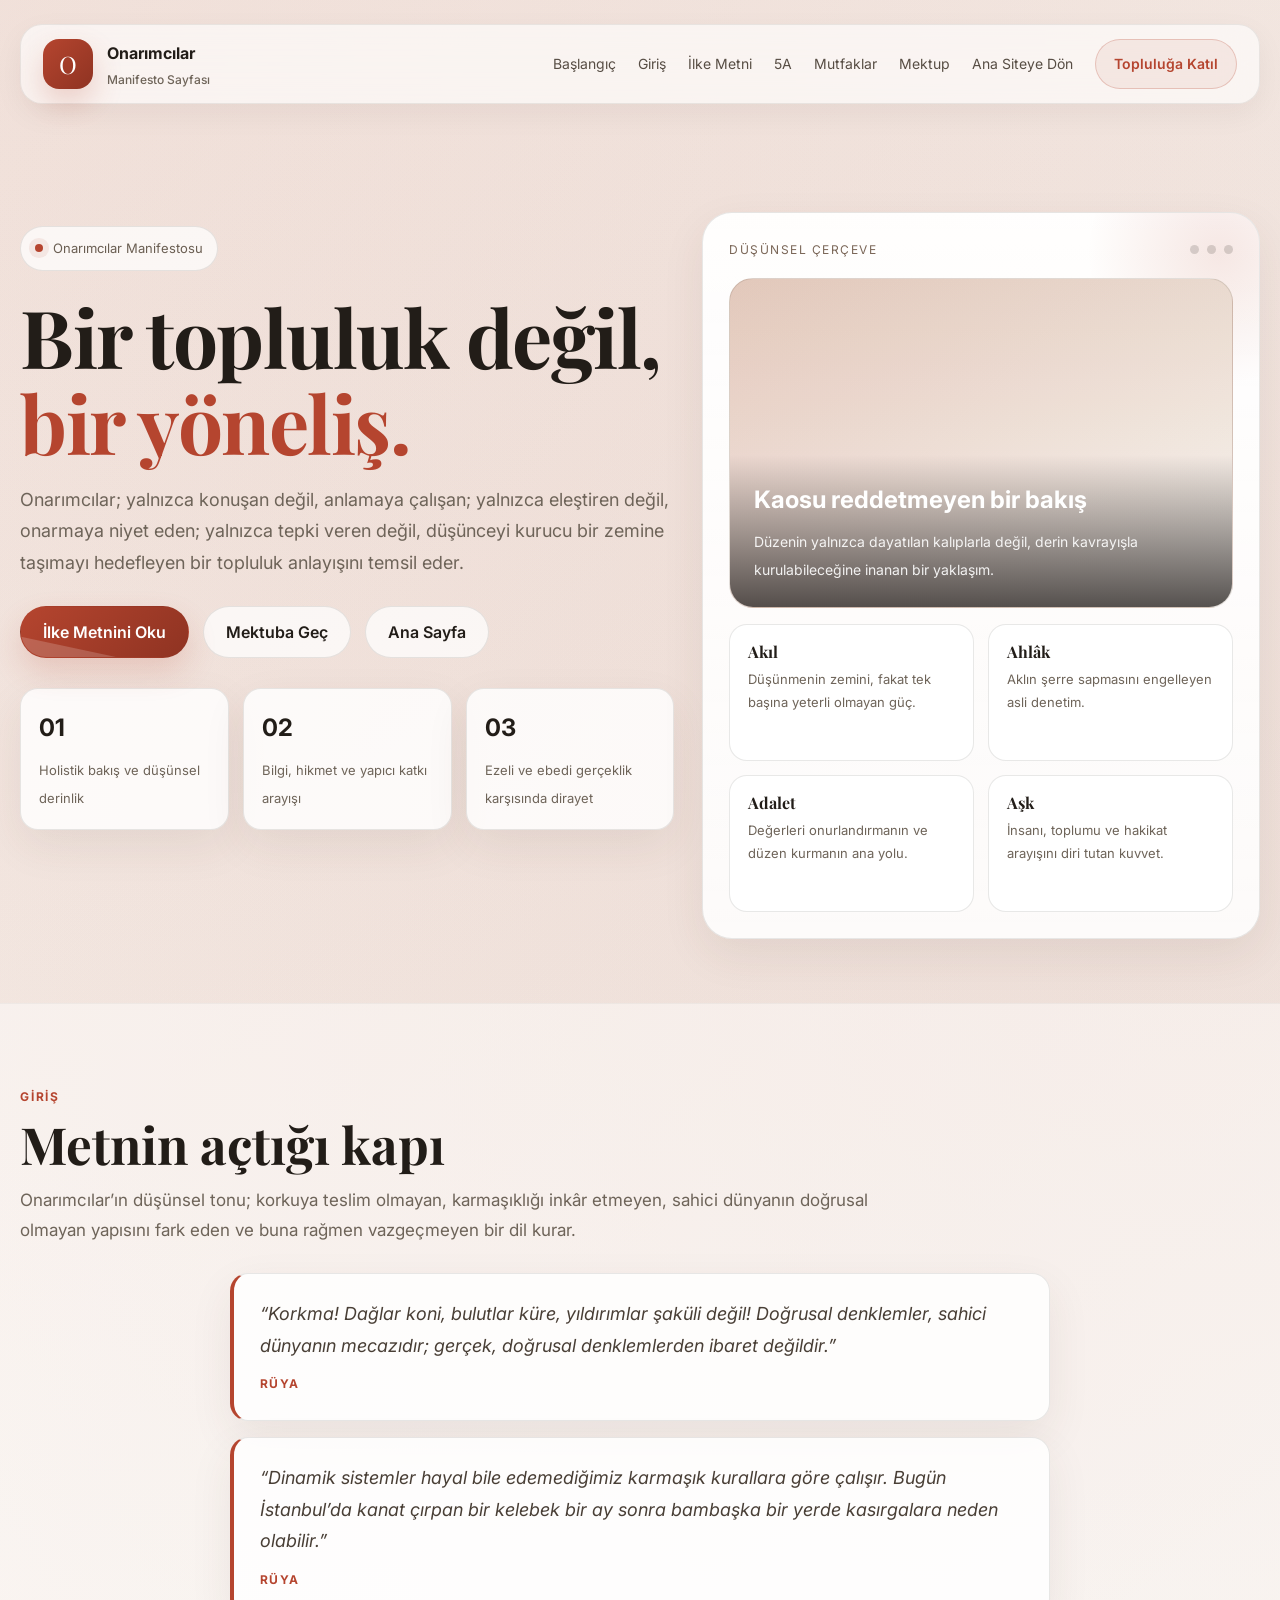
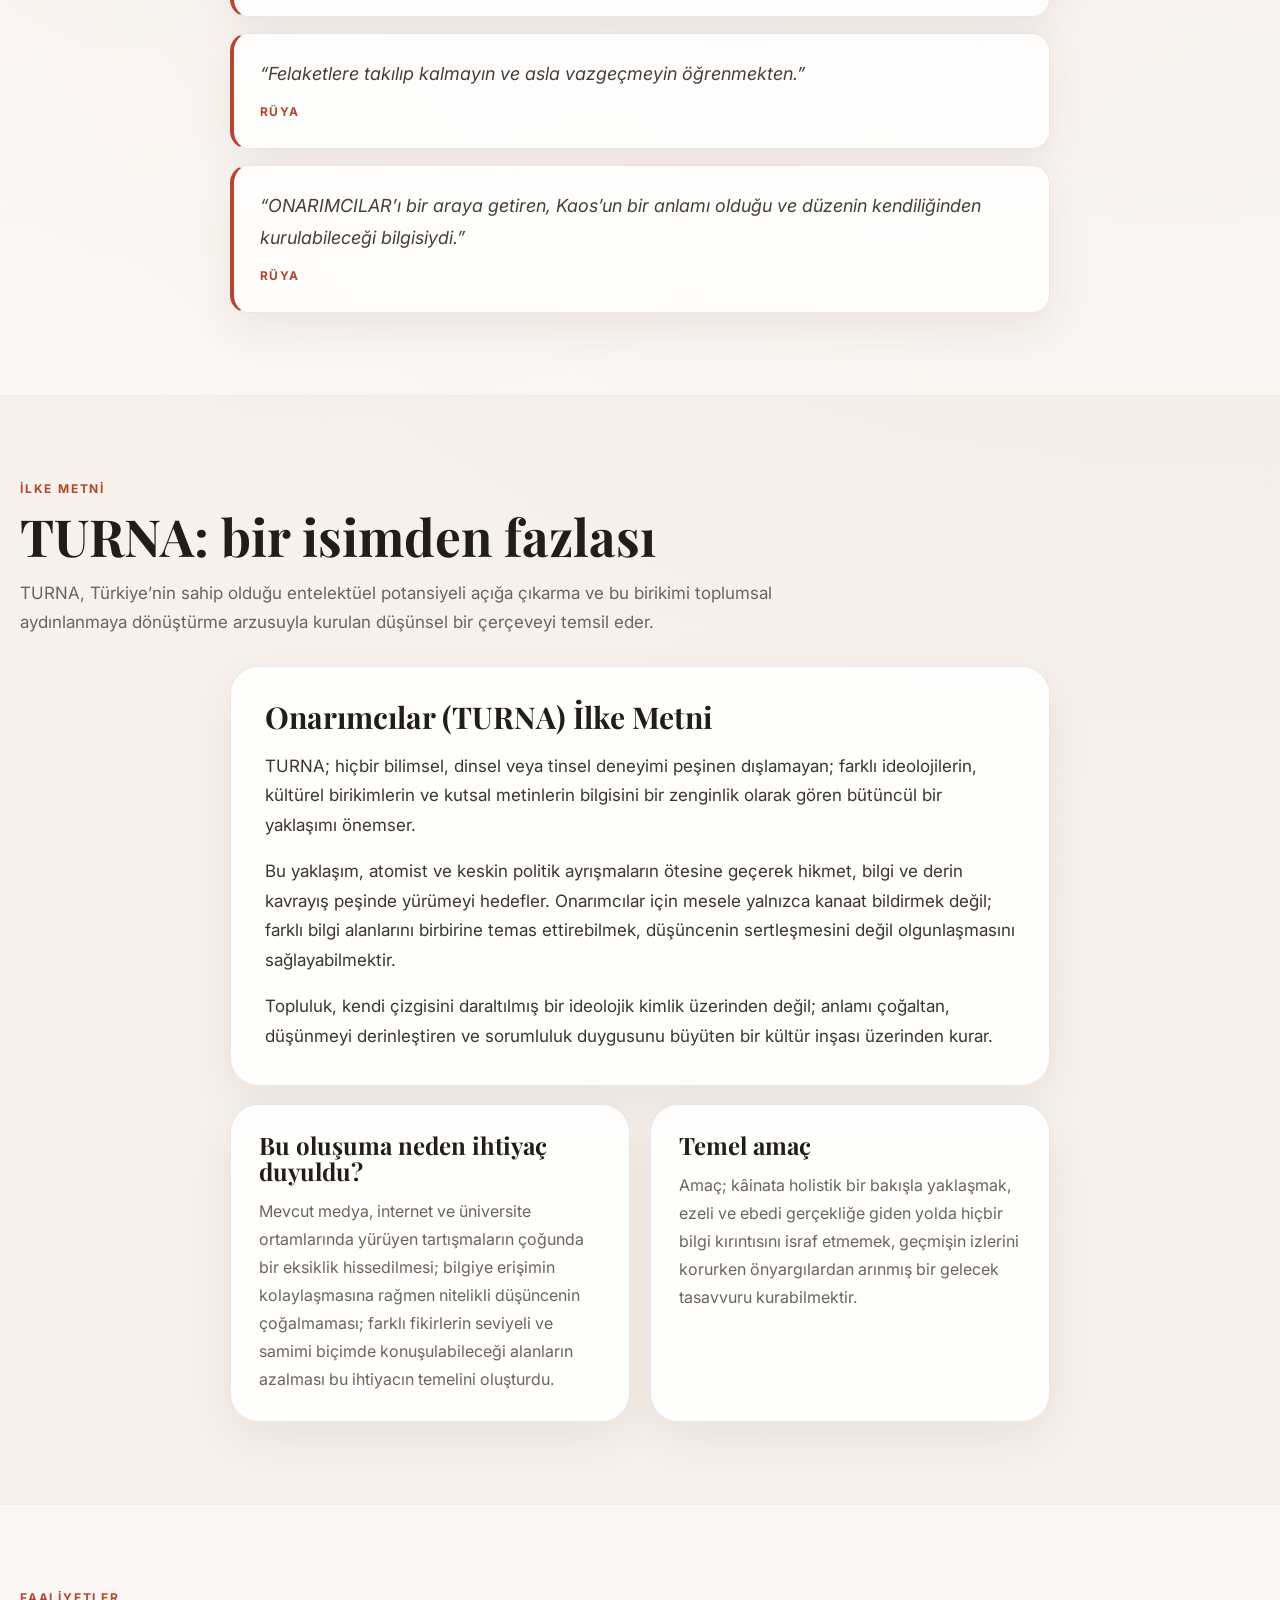
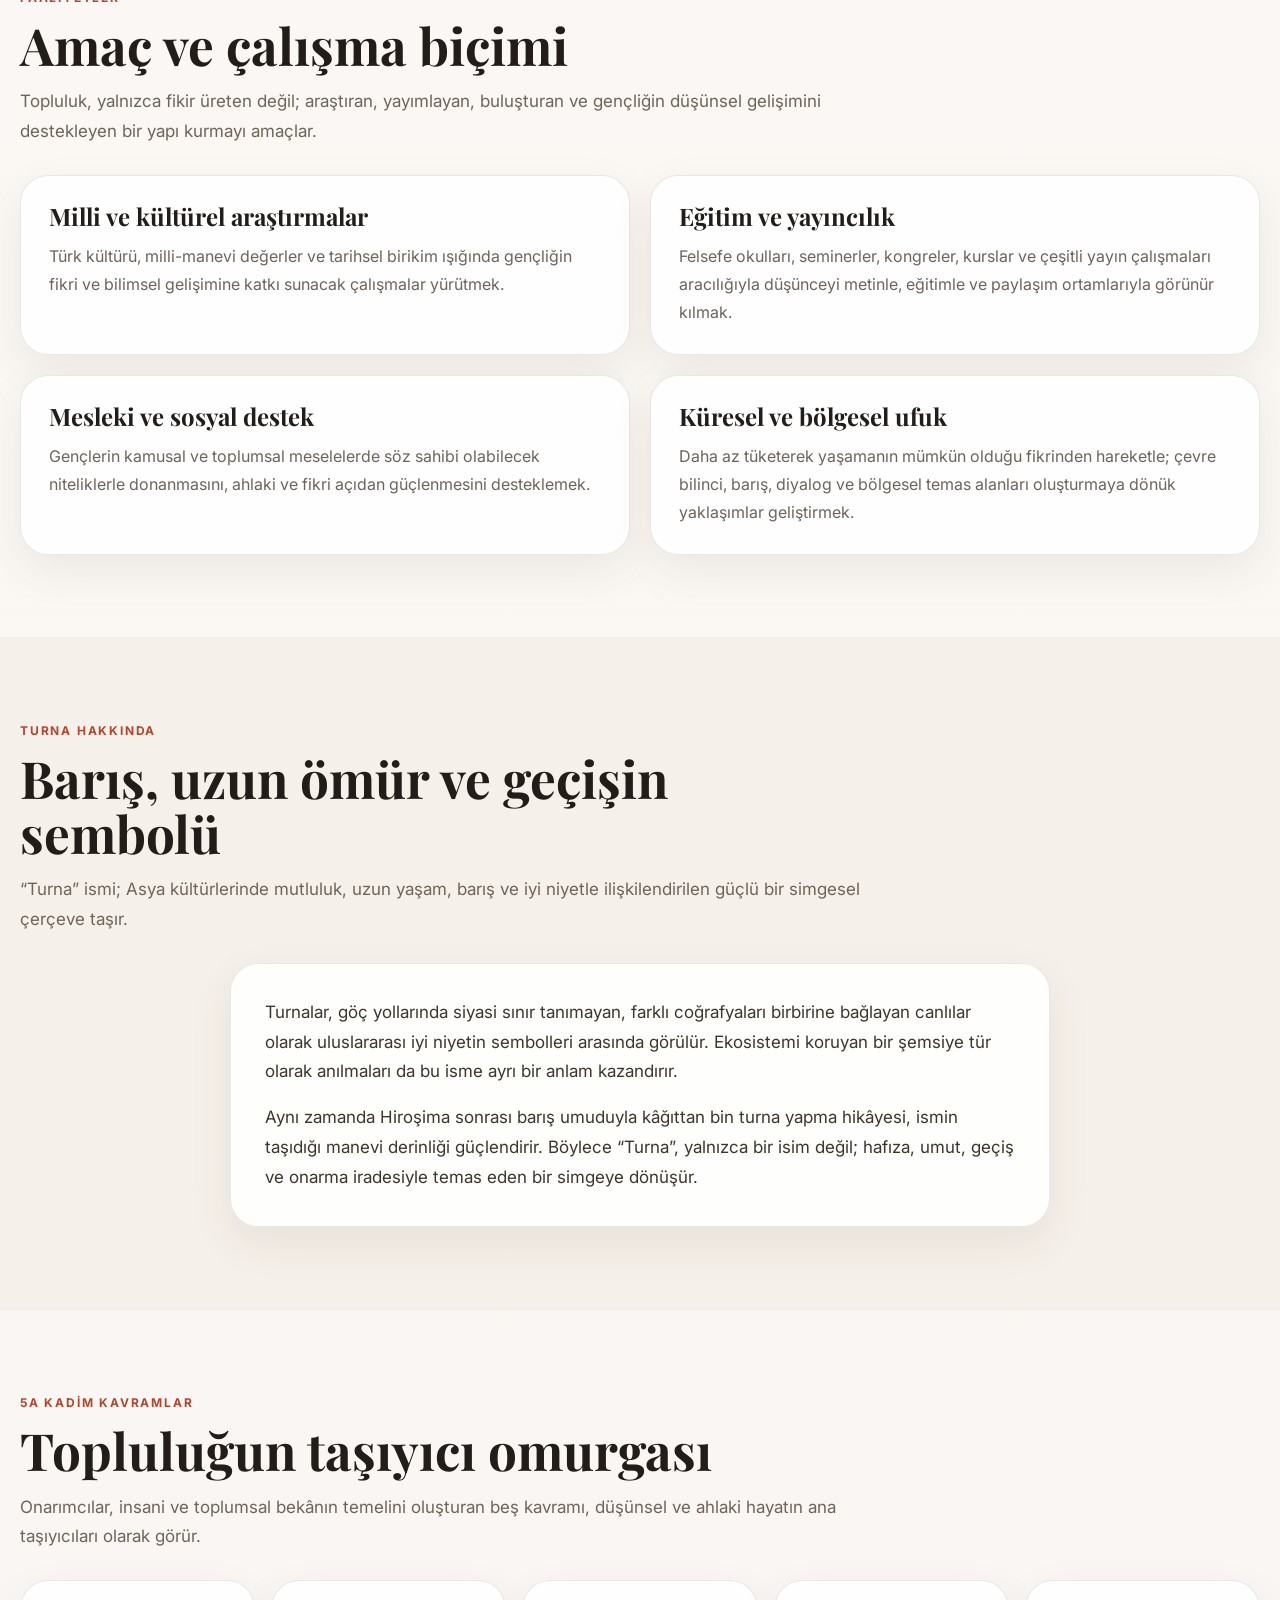
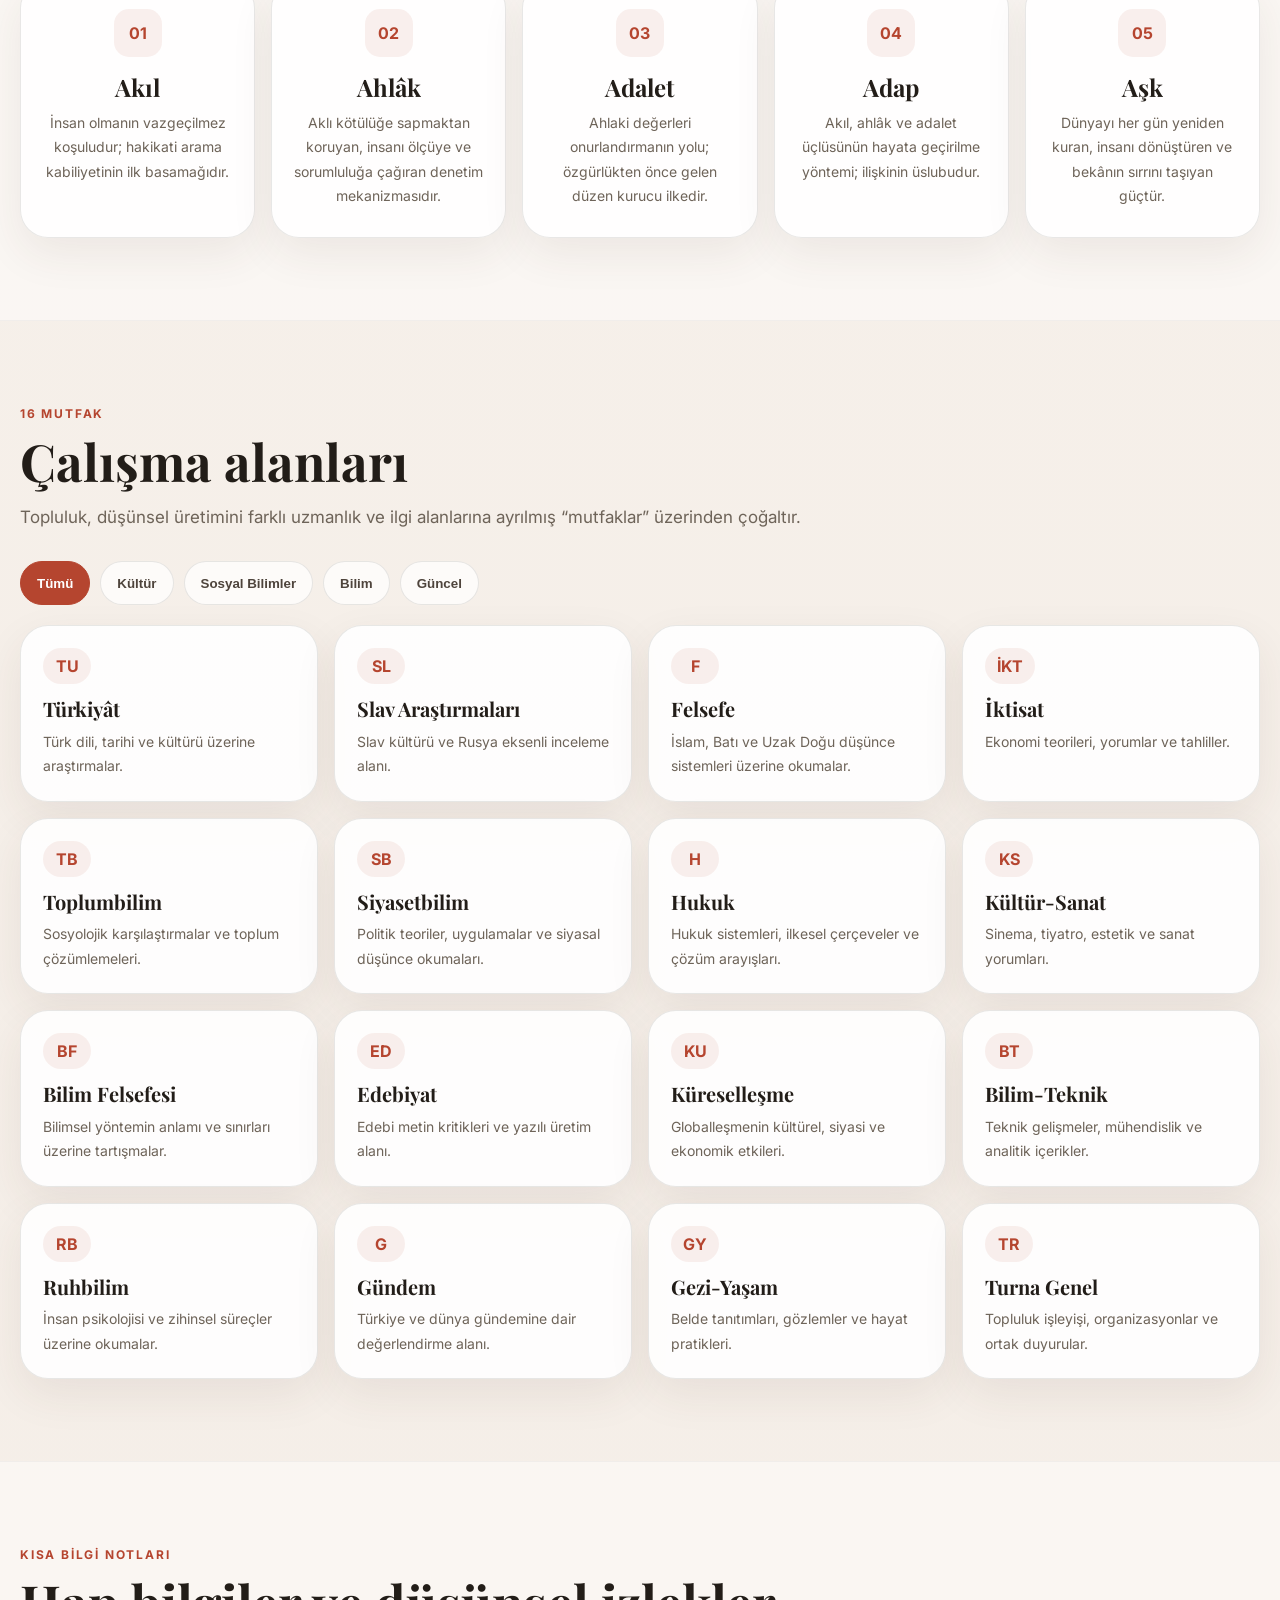
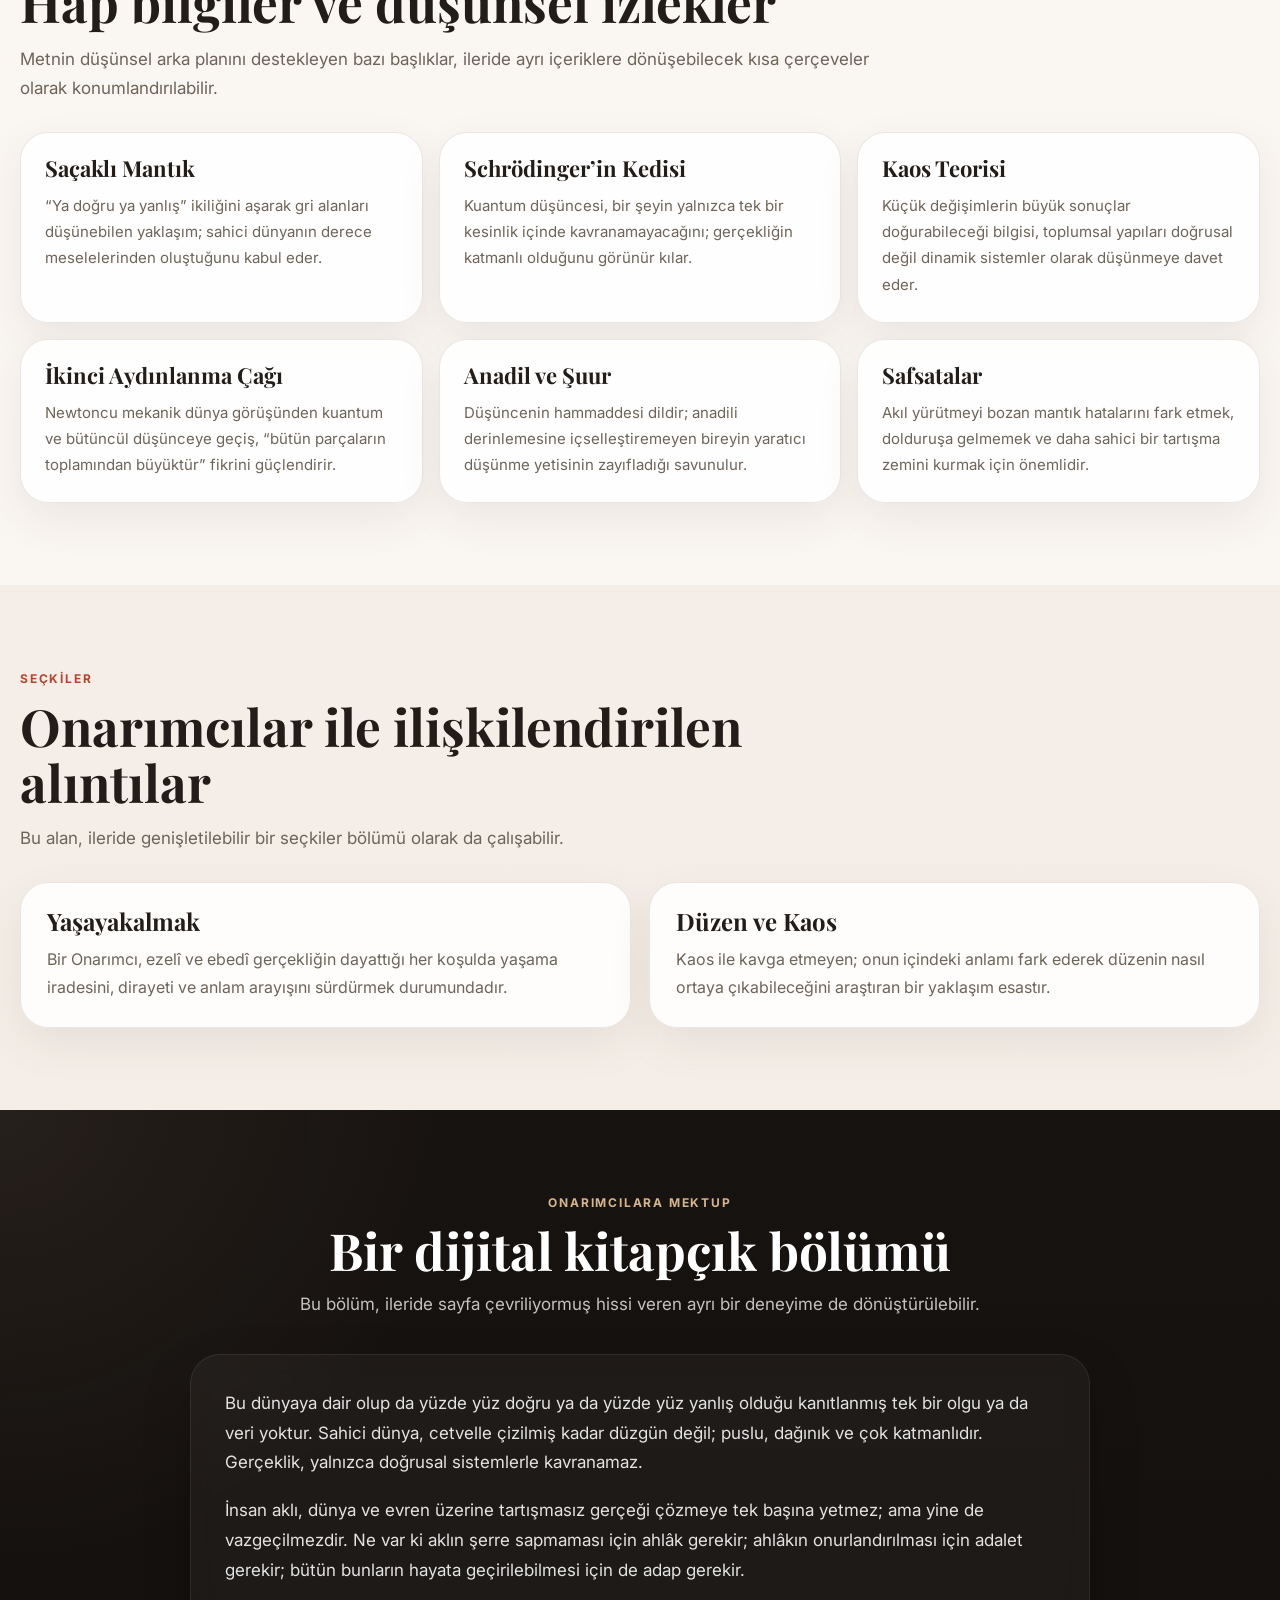
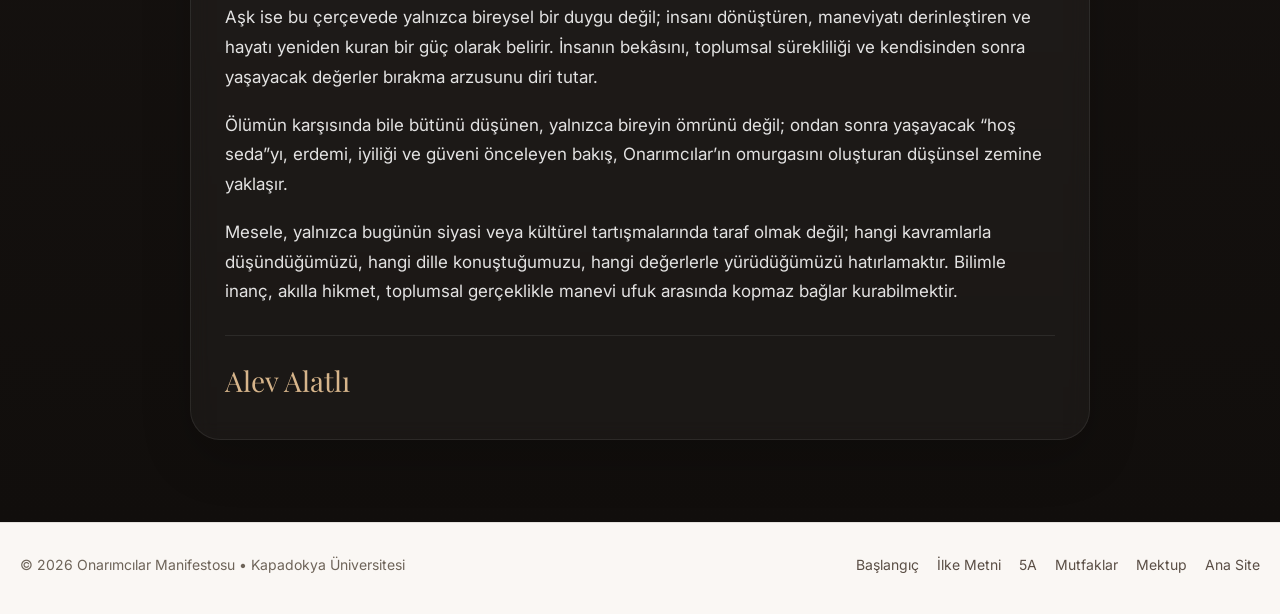
==== index.html @ 78691040 "Onarimcilar Güncel Demo" ====
<!doctype html>
<html lang="tr">
  <head>
    <meta charset="UTF-8" />
    <meta name="viewport" content="width=device-width, initial-scale=1.0" />
    <title>Onarımcılar Manifestosu | Kapadokya Üniversitesi</title>
    <meta
      name="description"
      content="Onarımcılar Manifestosu: ilke metni, düşünsel çerçeve, 5A kavramları, mutfaklar ve Onarımcılara Mektup."
    />

    <link rel="preconnect" href="https://fonts.googleapis.com" />
    <link rel="preconnect" href="https://fonts.gstatic.com" crossorigin />
    <link
      href="https://fonts.googleapis.com/css2?family=Inter:wght@400;500;600;700;800&family=Playfair+Display:wght@600;700;800&display=swap"
      rel="stylesheet"
    />

    <style>
      :root {
        --bg: #f5efe8;
        --bg-2: #fbf7f2;
        --surface: rgba(255, 255, 255, 0.82);
        --surface-strong: #ffffff;
        --text: #221d18;
        --muted: #6e6459;
        --line: rgba(34, 29, 24, 0.1);
        --accent: #b5452f;
        --accent-2: #8f3322;
        --accent-soft: rgba(181, 69, 47, 0.08);
        --dark: #171311;
        --dark-2: #221a16;
        --gold: #d7b58b;
        --max: 1240px;
        --reading: 820px;
        --radius: 28px;
        --shadow: 0 16px 44px rgba(71, 52, 36, 0.08);
      }

      * {
        margin: 0;
        padding: 0;
        box-sizing: border-box;
      }

      html {
        scroll-behavior: smooth;
      }

      body {
        font-family: "Inter", sans-serif;
        color: var(--text);
        background:
          radial-gradient(
            circle at top left,
            rgba(181, 69, 47, 0.1),
            transparent 24%
          ),
          radial-gradient(
            circle at 92% 10%,
            rgba(143, 51, 34, 0.08),
            transparent 20%
          ),
          linear-gradient(180deg, #f8f3ee 0%, #f4ede6 100%);
        line-height: 1.75;
        overflow-x: hidden;
      }

      a {
        color: inherit;
        text-decoration: none;
      }

      img {
        max-width: 100%;
        display: block;
      }

      .container {
        width: min(var(--max), calc(100% - 40px));
        margin: 0 auto;
      }

      #progressBar {
        position: fixed;
        top: 0;
        left: 0;
        width: 0%;
        height: 4px;
        background: linear-gradient(90deg, var(--accent), #d4664d);
        z-index: 9999;
      }

      .topbar-wrap {
        position: sticky;
        top: 12px;
        z-index: 999;
        padding-top: 12px;
      }

      .topbar {
        max-width: var(--max);
        margin: 0 auto;
        width: calc(100% - 40px);
        border: 1px solid rgba(34, 29, 24, 0.08);
        background: rgba(255, 255, 255, 0.62);
        backdrop-filter: blur(18px);
        border-radius: 22px;
        box-shadow: 0 10px 30px rgba(34, 29, 24, 0.05);
        transition: 0.3s ease;
      }

      .topbar.scrolled {
        box-shadow: 0 18px 40px rgba(34, 29, 24, 0.08);
      }

      .topbar-inner {
        min-height: 78px;
        display: flex;
        align-items: center;
        justify-content: space-between;
        gap: 20px;
        padding: 0 22px;
      }

      .brand {
        display: flex;
        align-items: center;
        gap: 14px;
      }

      .brand-mark {
        width: 50px;
        height: 50px;
        border-radius: 16px;
        display: grid;
        place-items: center;
        color: #fff;
        background: linear-gradient(135deg, var(--accent), var(--accent-2));
        box-shadow: 0 14px 30px rgba(181, 69, 47, 0.22);
        font-family: "Playfair Display", serif;
        font-size: 24px;
      }

      .brand-text {
        font-weight: 700;
        font-size: 16px;
      }

      .brand-text small {
        display: block;
        font-size: 12px;
        color: var(--muted);
        font-weight: 500;
        margin-top: 2px;
      }

      .nav {
        display: flex;
        align-items: center;
        gap: 22px;
      }

      .nav a {
        font-size: 14px;
        color: #574d44;
        transition: 0.25s ease;
      }

      .nav a:hover {
        color: var(--accent);
      }

      .nav-cta {
        padding: 12px 18px;
        border-radius: 999px;
        border: 1px solid rgba(181, 69, 47, 0.24);
        background: var(--accent-soft);
        color: var(--accent) !important;
        font-weight: 600;
      }

      .menu-toggle {
        display: none;
        width: 46px;
        height: 46px;
        border: 1px solid var(--line);
        border-radius: 14px;
        background: #fff;
        font-size: 18px;
        cursor: pointer;
      }

      .hero {
        position: relative;
        padding: 120px 0 64px;
      }

      .hero-grid {
        display: grid;
        grid-template-columns: 1.08fr 0.92fr;
        gap: 28px;
        align-items: stretch;
      }

      .hero-copy {
        padding: 14px 0;
      }

      .eyebrow {
        display: inline-flex;
        align-items: center;
        gap: 10px;
        padding: 10px 14px;
        border: 1px solid var(--line);
        border-radius: 999px;
        background: rgba(255, 255, 255, 0.72);
        color: #6a5e52;
        font-size: 13px;
        margin-bottom: 22px;
      }

      .eyebrow::before {
        content: "";
        width: 8px;
        height: 8px;
        border-radius: 50%;
        background: var(--accent);
        box-shadow: 0 0 0 6px rgba(181, 69, 47, 0.09);
      }

      h1,
      h2,
      h3,
      h4 {
        font-family: "Playfair Display", serif;
        line-height: 1.08;
      }

      .hero h1 {
        font-size: clamp(42px, 7vw, 80px);
        letter-spacing: -1.5px;
        margin-bottom: 18px;
        max-width: 800px;
      }

      .hero h1 span {
        color: var(--accent);
      }

      .hero p {
        font-size: 18px;
        color: var(--muted);
        max-width: 720px;
        margin-bottom: 28px;
      }

      .hero-actions {
        display: flex;
        flex-wrap: wrap;
        gap: 14px;
        margin-bottom: 30px;
      }

      .btn {
        min-height: 52px;
        padding: 0 22px;
        border-radius: 999px;
        display: inline-flex;
        align-items: center;
        justify-content: center;
        border: 1px solid transparent;
        font-weight: 600;
        transition: 0.3s ease;
      }

      .btn-primary {
        position: relative;
        overflow: hidden;
        color: #fff;
        background: linear-gradient(135deg, var(--accent), var(--accent-2));
        box-shadow: 0 14px 30px rgba(181, 69, 47, 0.18);
      }

      .btn-primary::after {
        content: "";
        position: absolute;
        width: 130%;
        height: 130%;
        background: rgba(255, 255, 255, 0.18);
        top: 100%;
        left: -10%;
        transform: rotate(12deg);
        transition: 0.45s ease;
      }

      .btn-primary:hover {
        transform: translateY(-2px);
      }

      .btn-primary:hover::after {
        top: -24%;
      }

      .btn-secondary {
        background: rgba(255, 255, 255, 0.72);
        border-color: var(--line);
      }

      .btn-secondary:hover {
        background: #fff;
      }

      .hero-meta {
        display: grid;
        grid-template-columns: repeat(3, 1fr);
        gap: 14px;
        max-width: 760px;
      }

      .meta-box {
        background: rgba(255, 255, 255, 0.82);
        border: 1px solid var(--line);
        border-radius: 18px;
        padding: 18px;
        box-shadow: var(--shadow);
      }

      .meta-box strong {
        display: block;
        font-size: 24px;
        margin-bottom: 6px;
      }

      .meta-box span {
        font-size: 13px;
        color: var(--muted);
      }

      .hero-panel {
        position: relative;
        min-height: 100%;
        padding: 26px;
        border-radius: 30px;
        border: 1px solid var(--line);
        background: linear-gradient(
          180deg,
          rgba(255, 255, 255, 0.95),
          rgba(255, 255, 255, 0.86)
        );
        box-shadow: var(--shadow);
        overflow: hidden;
        transition: 0.35s ease;
      }

      .hero-panel:hover {
        transform: translateY(-4px) rotate(-0.3deg);
      }

      .hero-panel::before {
        content: "";
        position: absolute;
        width: 260px;
        height: 260px;
        border-radius: 50%;
        top: -90px;
        right: -90px;
        background: radial-gradient(
          circle,
          rgba(181, 69, 47, 0.12),
          transparent 72%
        );
      }

      .panel-top {
        display: flex;
        justify-content: space-between;
        align-items: center;
        gap: 16px;
        margin-bottom: 18px;
        position: relative;
        z-index: 1;
      }

      .panel-tag {
        font-size: 12px;
        text-transform: uppercase;
        letter-spacing: 1.5px;
        color: #7a6657;
      }

      .dots {
        display: flex;
        gap: 8px;
      }

      .dots span {
        width: 9px;
        height: 9px;
        border-radius: 50%;
        background: rgba(34, 29, 24, 0.16);
      }

      .visual-card {
        position: relative;
        z-index: 1;
        min-height: 330px;
        border-radius: 24px;
        overflow: hidden;
        border: 1px solid var(--line);
        background:
          linear-gradient(
            135deg,
            rgba(181, 69, 47, 0.16),
            rgba(255, 255, 255, 0.16)
          ),
          linear-gradient(180deg, #eadfd3 0%, #f8f3ee 100%);
        display: flex;
        align-items: flex-end;
      }

      .visual-card::before {
        content: "";
        position: absolute;
        inset: 0;
        background:
          linear-gradient(rgba(255, 255, 255, 0.04), rgba(255, 255, 255, 0.04)),
          url("https://images.unsplash.com/photo-1516321318423-f06f85e504b3?auto=format&fit=crop&w=1200&q=80")
            center/cover no-repeat;
        opacity: 0.86;
      }

      .visual-overlay {
        position: relative;
        z-index: 2;
        width: 100%;
        padding: 24px;
        background: linear-gradient(
          180deg,
          transparent 0%,
          rgba(23, 19, 17, 0.72) 100%
        );
      }

      .visual-overlay strong {
        display: block;
        color: #fff;
        font-size: 24px;
        margin-bottom: 6px;
      }

      .visual-overlay span {
        font-size: 14px;
        color: rgba(255, 255, 255, 0.9);
      }

      .mini-grid {
        display: grid;
        grid-template-columns: 1fr 1fr;
        gap: 14px;
        margin-top: 16px;
        position: relative;
        z-index: 1;
      }

      .mini-card {
        border: 1px solid var(--line);
        border-radius: 18px;
        padding: 18px;
        background: #fff;
      }

      .mini-card h4 {
        font-size: 16px;
        margin-bottom: 8px;
      }

      .mini-card p {
        font-size: 13px;
        color: var(--muted);
      }

      section {
        padding: 82px 0;
      }

      .soft-section {
        background: rgba(255, 255, 255, 0.42);
        border-top: 1px solid rgba(34, 29, 24, 0.04);
        border-bottom: 1px solid rgba(34, 29, 24, 0.04);
      }

      .section-head {
        display: flex;
        justify-content: space-between;
        align-items: end;
        gap: 20px;
        margin-bottom: 28px;
      }

      .section-head .left {
        max-width: 860px;
      }

      .section-kicker {
        color: var(--accent);
        text-transform: uppercase;
        font-size: 12px;
        letter-spacing: 1.8px;
        font-weight: 700;
        margin-bottom: 10px;
      }

      .section-title {
        font-size: clamp(32px, 4vw, 52px);
        margin-bottom: 14px;
      }

      .section-desc {
        font-size: 17px;
        color: var(--muted);
      }

      .manifesto-wrap {
        max-width: var(--reading);
        margin: 0 auto;
      }

      .manifesto-card,
      .grid-card,
      .fivea-card,
      .kitchen-card,
      .note-card,
      .excerpt-card {
        background: rgba(255, 255, 255, 0.88);
        border: 1px solid var(--line);
        border-radius: 28px;
        box-shadow: var(--shadow);
      }

      .manifesto-card {
        padding: 34px;
      }

      .manifesto-card + .manifesto-card {
        margin-top: 18px;
      }

      .manifesto-card h3 {
        font-size: 30px;
        margin-bottom: 18px;
      }

      .manifesto-card p {
        font-size: 17px;
        color: #3e352d;
        margin-bottom: 16px;
      }

      .manifesto-card p:last-child {
        margin-bottom: 0;
      }

      .quote-stack {
        display: grid;
        gap: 16px;
      }

      .quote-block {
        padding: 24px 24px 24px 26px;
        border-left: 4px solid var(--accent);
        border-radius: 18px;
        background: rgba(255, 255, 255, 0.84);
        border-top: 1px solid var(--line);
        border-right: 1px solid var(--line);
        border-bottom: 1px solid var(--line);
        box-shadow: var(--shadow);
      }

      .quote-block p {
        margin: 0;
        font-style: italic;
        color: #493f36;
        font-size: 18px;
      }

      .quote-source {
        display: inline-block;
        margin-top: 12px;
        font-size: 12px;
        text-transform: uppercase;
        letter-spacing: 1.4px;
        color: var(--accent);
        font-weight: 700;
      }

      .grid-2 {
        display: grid;
        grid-template-columns: 1fr 1fr;
        gap: 20px;
      }

      .grid-card {
        padding: 28px;
        transition: 0.35s ease;
      }

      .grid-card:hover,
      .fivea-card:hover,
      .kitchen-card:hover,
      .note-card:hover,
      .excerpt-card:hover {
        transform: translateY(-5px);
        box-shadow: 0 28px 60px rgba(34, 29, 24, 0.08);
      }

      .grid-card h3 {
        font-size: 24px;
        margin-bottom: 12px;
      }

      .grid-card p {
        color: var(--muted);
      }

      .fivea-grid {
        display: grid;
        grid-template-columns: repeat(5, 1fr);
        gap: 16px;
      }

      .fivea-card {
        padding: 28px 22px;
        text-align: center;
        transition: 0.35s ease;
      }

      .fivea-no {
        width: 48px;
        height: 48px;
        border-radius: 15px;
        margin: 0 auto 18px;
        display: grid;
        place-items: center;
        background: rgba(181, 69, 47, 0.08);
        color: var(--accent);
        font-weight: 700;
      }

      .fivea-card h3 {
        font-size: 24px;
        margin-bottom: 10px;
      }

      .fivea-card p {
        font-size: 14px;
        color: var(--muted);
      }

      .kitchen-toolbar {
        display: flex;
        flex-wrap: wrap;
        gap: 10px;
        margin-bottom: 20px;
      }

      .filter-btn {
        min-height: 44px;
        padding: 0 16px;
        border-radius: 999px;
        border: 1px solid var(--line);
        background: rgba(255, 255, 255, 0.74);
        color: #4e443c;
        font-weight: 600;
        cursor: pointer;
        transition: 0.25s ease;
      }

      .filter-btn:hover,
      .filter-btn.active {
        background: var(--accent);
        border-color: var(--accent);
        color: #fff;
      }

      .kitchen-grid {
        display: grid;
        grid-template-columns: repeat(4, 1fr);
        gap: 16px;
      }

      .kitchen-card {
        padding: 22px;
        transition: 0.35s ease;
      }

      .kitchen-code {
        display: inline-flex;
        min-width: 48px;
        min-height: 36px;
        padding: 0 12px;
        align-items: center;
        justify-content: center;
        border-radius: 999px;
        background: rgba(181, 69, 47, 0.08);
        color: var(--accent);
        font-weight: 700;
        margin-bottom: 14px;
      }

      .kitchen-card h3 {
        font-size: 20px;
        margin-bottom: 10px;
      }

      .kitchen-card p {
        color: var(--muted);
        font-size: 14px;
      }

      .notes-grid {
        display: grid;
        grid-template-columns: repeat(3, 1fr);
        gap: 16px;
      }

      .note-card {
        padding: 24px;
        transition: 0.35s ease;
      }

      .note-card h3 {
        font-size: 22px;
        margin-bottom: 12px;
      }

      .note-card p {
        color: var(--muted);
        font-size: 15px;
      }

      .letter-section {
        position: relative;
        background:
          radial-gradient(
            circle at top left,
            rgba(215, 181, 139, 0.08),
            transparent 28%
          ),
          linear-gradient(180deg, var(--dark) 0%, #110e0c 100%);
        color: #f4ede6;
      }

      .letter-wrap {
        max-width: 900px;
        margin: 0 auto;
      }

      .letter-top {
        text-align: center;
        margin-bottom: 34px;
      }

      .letter-top .section-kicker {
        color: var(--gold);
      }

      .letter-top .section-title {
        color: #fff;
        margin-bottom: 12px;
      }

      .letter-top .section-desc {
        color: rgba(255, 255, 255, 0.74);
      }

      .letter-card {
        border: 1px solid rgba(255, 255, 255, 0.08);
        border-radius: 30px;
        background: rgba(255, 255, 255, 0.04);
        backdrop-filter: blur(10px);
        padding: 34px;
        box-shadow: 0 20px 50px rgba(0, 0, 0, 0.18);
      }

      .letter-card p {
        color: rgba(255, 255, 255, 0.88);
        margin-bottom: 18px;
        font-size: 17px;
      }

      .letter-sign {
        margin-top: 28px;
        padding-top: 20px;
        border-top: 1px solid rgba(255, 255, 255, 0.08);
        color: var(--gold);
        font-family: "Playfair Display", serif;
        font-size: 28px;
      }

      .excerpt-grid {
        display: grid;
        grid-template-columns: 1fr 1fr;
        gap: 18px;
      }

      .excerpt-card {
        padding: 26px;
        transition: 0.35s ease;
      }

      .excerpt-card h3 {
        font-size: 24px;
        margin-bottom: 10px;
      }

      .excerpt-card p {
        color: var(--muted);
      }

      .reveal {
        opacity: 0;
        transform: translateY(28px);
        transition: 0.8s ease;
      }

      .reveal.show {
        opacity: 1;
        transform: none;
      }

      footer {
        border-top: 1px solid var(--line);
        padding: 30px 0 36px;
        background: rgba(255, 255, 255, 0.56);
      }

      .footer-inner {
        display: flex;
        justify-content: space-between;
        gap: 18px;
        align-items: center;
        flex-wrap: wrap;
      }

      .footer-inner p {
        color: var(--muted);
        font-size: 14px;
      }

      .footer-links {
        display: flex;
        flex-wrap: wrap;
        gap: 18px;
      }

      .footer-links a {
        font-size: 14px;
        color: #5a4e45;
      }

      @media (max-width: 1180px) {
        .hero-grid,
        .grid-2,
        .excerpt-grid {
          grid-template-columns: 1fr;
        }

        .fivea-grid {
          grid-template-columns: repeat(3, 1fr);
        }

        .kitchen-grid {
          grid-template-columns: repeat(3, 1fr);
        }

        .notes-grid {
          grid-template-columns: repeat(2, 1fr);
        }
      }

      @media (max-width: 920px) {
        .hero-meta,
        .mini-grid {
          grid-template-columns: 1fr;
        }

        .kitchen-grid,
        .fivea-grid,
        .notes-grid {
          grid-template-columns: 1fr 1fr;
        }

        .nav {
          position: fixed;
          top: 94px;
          left: 20px;
          right: 20px;
          flex-direction: column;
          align-items: flex-start;
          gap: 14px;
          padding: 18px;
          border-radius: 24px;
          border: 1px solid var(--line);
          background: #fff;
          box-shadow: var(--shadow);
          opacity: 0;
          pointer-events: none;
          transform: translateY(-10px);
          transition: 0.25s ease;
        }

        .nav.active {
          opacity: 1;
          pointer-events: auto;
          transform: none;
        }

        .menu-toggle {
          display: inline-grid;
          place-items: center;
        }
      }

      @media (max-width: 640px) {
        .container,
        .topbar {
          width: calc(100% - 24px);
        }

        .topbar-inner {
          min-height: 72px;
          padding: 0 16px;
        }

        .hero {
          padding-top: 100px;
        }

        .hero h1 {
          letter-spacing: -1px;
        }

        .manifesto-card,
        .grid-card,
        .fivea-card,
        .kitchen-card,
        .note-card,
        .excerpt-card,
        .letter-card {
          border-radius: 22px;
        }

        .fivea-grid,
        .kitchen-grid,
        .notes-grid {
          grid-template-columns: 1fr;
        }
      }
    </style>
  </head>

  <body>
    <div id="progressBar"></div>

    <div class="topbar-wrap">
      <header class="topbar" id="topbar">
        <div class="topbar-inner">
          <a href="index.html" class="brand">
            <div class="brand-mark">O</div>
            <div class="brand-text">
              Onarımcılar
              <small>Manifesto Sayfası</small>
            </div>
          </a>

          <nav class="nav" id="mobileNav">
            <a href="#anasayfa">Başlangıç</a>
            <a href="#giris">Giriş</a>
            <a href="#ilke">İlke Metni</a>
            <a href="#besa">5A</a>
            <a href="#mutfaklar">Mutfaklar</a>
            <a href="#mektup">Mektup</a>
            <a href="index.html">Ana Siteye Dön</a>
            <a
              href="https://ogrencidekanligi.kapadokya.edu.tr/ogrenci-topluluklari/onarimcilar-toplulugu"
              target="_blank"
              class="nav-cta"
              >Topluluğa Katıl</a
            >
          </nav>

          <button class="menu-toggle" id="menuToggle">☰</button>
        </div>
      </header>
    </div>

    <main>
      <section class="hero" id="anasayfa">
        <div class="container hero-grid">
          <div class="hero-copy reveal">
            <div class="eyebrow">Onarımcılar Manifestosu</div>
            <h1>
              Bir topluluk değil,
              <span>bir yöneliş.</span>
            </h1>
            <p>
              Onarımcılar; yalnızca konuşan değil, anlamaya çalışan; yalnızca
              eleştiren değil, onarmaya niyet eden; yalnızca tepki veren değil,
              düşünceyi kurucu bir zemine taşımayı hedefleyen bir topluluk
              anlayışını temsil eder.
            </p>

            <div class="hero-actions">
              <a href="#ilke" class="btn btn-primary">İlke Metnini Oku</a>
              <a href="#mektup" class="btn btn-secondary">Mektuba Geç</a>
              <a href="index.html" class="btn btn-secondary">Ana Sayfa</a>
            </div>

            <div class="hero-meta">
              <div class="meta-box">
                <strong>01</strong>
                <span>Holistik bakış ve düşünsel derinlik</span>
              </div>
              <div class="meta-box">
                <strong>02</strong>
                <span>Bilgi, hikmet ve yapıcı katkı arayışı</span>
              </div>
              <div class="meta-box">
                <strong>03</strong>
                <span>Ezeli ve ebedi gerçeklik karşısında dirayet</span>
              </div>
            </div>
          </div>

          <div class="hero-panel reveal">
            <div class="panel-top">
              <div class="panel-tag">Düşünsel Çerçeve</div>
              <div class="dots"><span></span><span></span><span></span></div>
            </div>

            <div class="visual-card">
              <div class="visual-overlay">
                <strong>Kaosu reddetmeyen bir bakış</strong>
                <span>
                  Düzenin yalnızca dayatılan kalıplarla değil, derin kavrayışla
                  kurulabileceğine inanan bir yaklaşım.
                </span>
              </div>
            </div>

            <div class="mini-grid">
              <div class="mini-card">
                <h4>Akıl</h4>
                <p>Düşünmenin zemini, fakat tek başına yeterli olmayan güç.</p>
              </div>
              <div class="mini-card">
                <h4>Ahlâk</h4>
                <p>Aklın şerre sapmasını engelleyen asli denetim.</p>
              </div>
              <div class="mini-card">
                <h4>Adalet</h4>
                <p>Değerleri onurlandırmanın ve düzen kurmanın ana yolu.</p>
              </div>
              <div class="mini-card">
                <h4>Aşk</h4>
                <p>İnsanı, toplumu ve hakikat arayışını diri tutan kuvvet.</p>
              </div>
            </div>
          </div>
        </div>
      </section>

      <section id="giris" class="soft-section">
        <div class="container">
          <div class="section-head reveal">
            <div class="left">
              <div class="section-kicker">Giriş</div>
              <h2 class="section-title">Metnin açtığı kapı</h2>
              <p class="section-desc">
                Onarımcılar’ın düşünsel tonu; korkuya teslim olmayan,
                karmaşıklığı inkâr etmeyen, sahici dünyanın doğrusal olmayan
                yapısını fark eden ve buna rağmen vazgeçmeyen bir dil kurar.
              </p>
            </div>
          </div>

          <div class="manifesto-wrap quote-stack">
            <div class="quote-block reveal">
              <p>
                “Korkma! Dağlar koni, bulutlar küre, yıldırımlar şaküli değil!
                Doğrusal denklemler, sahici dünyanın mecazıdır; gerçek, doğrusal
                denklemlerden ibaret değildir.”
              </p>
              <span class="quote-source">Rüya</span>
            </div>

            <div class="quote-block reveal">
              <p>
                “Dinamik sistemler hayal bile edemediğimiz karmaşık kurallara
                göre çalışır. Bugün İstanbul’da kanat çırpan bir kelebek bir ay
                sonra bambaşka bir yerde kasırgalara neden olabilir.”
              </p>
              <span class="quote-source">Rüya</span>
            </div>

            <div class="quote-block reveal">
              <p>
                “Felaketlere takılıp kalmayın ve asla vazgeçmeyin öğrenmekten.”
              </p>
              <span class="quote-source">Rüya</span>
            </div>

            <div class="quote-block reveal">
              <p>
                “ONARIMCILAR’ı bir araya getiren, Kaos’un bir anlamı olduğu ve
                düzenin kendiliğinden kurulabileceği bilgisiydi.”
              </p>
              <span class="quote-source">Rüya</span>
            </div>
          </div>
        </div>
      </section>

      <section id="ilke">
        <div class="container">
          <div class="section-head reveal">
            <div class="left">
              <div class="section-kicker">İlke Metni</div>
              <h2 class="section-title">TURNA: bir isimden fazlası</h2>
              <p class="section-desc">
                TURNA, Türkiye’nin sahip olduğu entelektüel potansiyeli açığa
                çıkarma ve bu birikimi toplumsal aydınlanmaya dönüştürme
                arzusuyla kurulan düşünsel bir çerçeveyi temsil eder.
              </p>
            </div>
          </div>

          <div class="manifesto-wrap">
            <article class="manifesto-card reveal">
              <h3>Onarımcılar (TURNA) İlke Metni</h3>
              <p>
                TURNA; hiçbir bilimsel, dinsel veya tinsel deneyimi peşinen
                dışlamayan; farklı ideolojilerin, kültürel birikimlerin ve
                kutsal metinlerin bilgisini bir zenginlik olarak gören bütüncül
                bir yaklaşımı önemser.
              </p>
              <p>
                Bu yaklaşım, atomist ve keskin politik ayrışmaların ötesine
                geçerek hikmet, bilgi ve derin kavrayış peşinde yürümeyi
                hedefler. Onarımcılar için mesele yalnızca kanaat bildirmek
                değil; farklı bilgi alanlarını birbirine temas ettirebilmek,
                düşüncenin sertleşmesini değil olgunlaşmasını sağlayabilmektir.
              </p>
              <p>
                Topluluk, kendi çizgisini daraltılmış bir ideolojik kimlik
                üzerinden değil; anlamı çoğaltan, düşünmeyi derinleştiren ve
                sorumluluk duygusunu büyüten bir kültür inşası üzerinden kurar.
              </p>
            </article>

            <div class="grid-2" style="margin-top: 18px">
              <div class="grid-card reveal">
                <h3>Bu oluşuma neden ihtiyaç duyuldu?</h3>
                <p>
                  Mevcut medya, internet ve üniversite ortamlarında yürüyen
                  tartışmaların çoğunda bir eksiklik hissedilmesi; bilgiye
                  erişimin kolaylaşmasına rağmen nitelikli düşüncenin
                  çoğalmaması; farklı fikirlerin seviyeli ve samimi biçimde
                  konuşulabileceği alanların azalması bu ihtiyacın temelini
                  oluşturdu.
                </p>
              </div>

              <div class="grid-card reveal">
                <h3>Temel amaç</h3>
                <p>
                  Amaç; kâinata holistik bir bakışla yaklaşmak, ezeli ve ebedi
                  gerçekliğe giden yolda hiçbir bilgi kırıntısını israf etmemek,
                  geçmişin izlerini korurken önyargılardan arınmış bir gelecek
                  tasavvuru kurabilmektir.
                </p>
              </div>
            </div>
          </div>
        </div>
      </section>

      <section id="amac-faaliyet" class="soft-section">
        <div class="container">
          <div class="section-head reveal">
            <div class="left">
              <div class="section-kicker">Faaliyetler</div>
              <h2 class="section-title">Amaç ve çalışma biçimi</h2>
              <p class="section-desc">
                Topluluk, yalnızca fikir üreten değil; araştıran, yayımlayan,
                buluşturan ve gençliğin düşünsel gelişimini destekleyen bir yapı
                kurmayı amaçlar.
              </p>
            </div>
          </div>

          <div class="grid-2">
            <div class="grid-card reveal">
              <h3>Milli ve kültürel araştırmalar</h3>
              <p>
                Türk kültürü, milli-manevi değerler ve tarihsel birikim ışığında
                gençliğin fikri ve bilimsel gelişimine katkı sunacak çalışmalar
                yürütmek.
              </p>
            </div>

            <div class="grid-card reveal">
              <h3>Eğitim ve yayıncılık</h3>
              <p>
                Felsefe okulları, seminerler, kongreler, kurslar ve çeşitli
                yayın çalışmaları aracılığıyla düşünceyi metinle, eğitimle ve
                paylaşım ortamlarıyla görünür kılmak.
              </p>
            </div>

            <div class="grid-card reveal">
              <h3>Mesleki ve sosyal destek</h3>
              <p>
                Gençlerin kamusal ve toplumsal meselelerde söz sahibi olabilecek
                niteliklerle donanmasını, ahlaki ve fikri açıdan güçlenmesini
                desteklemek.
              </p>
            </div>

            <div class="grid-card reveal">
              <h3>Küresel ve bölgesel ufuk</h3>
              <p>
                Daha az tüketerek yaşamanın mümkün olduğu fikrinden hareketle;
                çevre bilinci, barış, diyalog ve bölgesel temas alanları
                oluşturmaya dönük yaklaşımlar geliştirmek.
              </p>
            </div>
          </div>
        </div>
      </section>

      <section id="turna">
        <div class="container">
          <div class="section-head reveal">
            <div class="left">
              <div class="section-kicker">Turna Hakkında</div>
              <h2 class="section-title">Barış, uzun ömür ve geçişin sembolü</h2>
              <p class="section-desc">
                “Turna” ismi; Asya kültürlerinde mutluluk, uzun yaşam, barış ve
                iyi niyetle ilişkilendirilen güçlü bir simgesel çerçeve taşır.
              </p>
            </div>
          </div>

          <div class="manifesto-wrap">
            <article class="manifesto-card reveal">
              <p>
                Turnalar, göç yollarında siyasi sınır tanımayan, farklı
                coğrafyaları birbirine bağlayan canlılar olarak uluslararası iyi
                niyetin sembolleri arasında görülür. Ekosistemi koruyan bir
                şemsiye tür olarak anılmaları da bu isme ayrı bir anlam
                kazandırır.
              </p>
              <p>
                Aynı zamanda Hiroşima sonrası barış umuduyla kâğıttan bin turna
                yapma hikâyesi, ismin taşıdığı manevi derinliği güçlendirir.
                Böylece “Turna”, yalnızca bir isim değil; hafıza, umut, geçiş ve
                onarma iradesiyle temas eden bir simgeye dönüşür.
              </p>
            </article>
          </div>
        </div>
      </section>

      <section id="besa" class="soft-section">
        <div class="container">
          <div class="section-head reveal">
            <div class="left">
              <div class="section-kicker">5A Kadim Kavramlar</div>
              <h2 class="section-title">Topluluğun taşıyıcı omurgası</h2>
              <p class="section-desc">
                Onarımcılar, insani ve toplumsal bekânın temelini oluşturan beş
                kavramı, düşünsel ve ahlaki hayatın ana taşıyıcıları olarak
                görür.
              </p>
            </div>
          </div>

          <div class="fivea-grid">
            <article class="fivea-card reveal">
              <div class="fivea-no">01</div>
              <h3>Akıl</h3>
              <p>
                İnsan olmanın vazgeçilmez koşuludur; hakikati arama
                kabiliyetinin ilk basamağıdır.
              </p>
            </article>

            <article class="fivea-card reveal">
              <div class="fivea-no">02</div>
              <h3>Ahlâk</h3>
              <p>
                Aklı kötülüğe sapmaktan koruyan, insanı ölçüye ve sorumluluğa
                çağıran denetim mekanizmasıdır.
              </p>
            </article>

            <article class="fivea-card reveal">
              <div class="fivea-no">03</div>
              <h3>Adalet</h3>
              <p>
                Ahlaki değerleri onurlandırmanın yolu; özgürlükten önce gelen
                düzen kurucu ilkedir.
              </p>
            </article>

            <article class="fivea-card reveal">
              <div class="fivea-no">04</div>
              <h3>Adap</h3>
              <p>
                Akıl, ahlâk ve adalet üçlüsünün hayata geçirilme yöntemi;
                ilişkinin üslubudur.
              </p>
            </article>

            <article class="fivea-card reveal">
              <div class="fivea-no">05</div>
              <h3>Aşk</h3>
              <p>
                Dünyayı her gün yeniden kuran, insanı dönüştüren ve bekânın
                sırrını taşıyan güçtür.
              </p>
            </article>
          </div>
        </div>
      </section>

      <section id="mutfaklar">
        <div class="container">
          <div class="section-head reveal">
            <div class="left">
              <div class="section-kicker">16 Mutfak</div>
              <h2 class="section-title">Çalışma alanları</h2>
              <p class="section-desc">
                Topluluk, düşünsel üretimini farklı uzmanlık ve ilgi alanlarına
                ayrılmış “mutfaklar” üzerinden çoğaltır.
              </p>
            </div>
          </div>

          <div class="kitchen-toolbar reveal">
            <button class="filter-btn active" data-filter="all">Tümü</button>
            <button class="filter-btn" data-filter="kultur">Kültür</button>
            <button class="filter-btn" data-filter="sosyal">
              Sosyal Bilimler
            </button>
            <button class="filter-btn" data-filter="bilim">Bilim</button>
            <button class="filter-btn" data-filter="guncel">Güncel</button>
          </div>

          <div class="kitchen-grid">
            <article class="kitchen-card reveal" data-category="kultur">
              <span class="kitchen-code">TU</span>
              <h3>Türkiyât</h3>
              <p>Türk dili, tarihi ve kültürü üzerine araştırmalar.</p>
            </article>

            <article class="kitchen-card reveal" data-category="kultur">
              <span class="kitchen-code">SL</span>
              <h3>Slav Araştırmaları</h3>
              <p>Slav kültürü ve Rusya eksenli inceleme alanı.</p>
            </article>

            <article class="kitchen-card reveal" data-category="sosyal">
              <span class="kitchen-code">F</span>
              <h3>Felsefe</h3>
              <p>
                İslam, Batı ve Uzak Doğu düşünce sistemleri üzerine okumalar.
              </p>
            </article>

            <article class="kitchen-card reveal" data-category="sosyal">
              <span class="kitchen-code">İKT</span>
              <h3>İktisat</h3>
              <p>Ekonomi teorileri, yorumlar ve tahliller.</p>
            </article>

            <article class="kitchen-card reveal" data-category="sosyal">
              <span class="kitchen-code">TB</span>
              <h3>Toplumbilim</h3>
              <p>Sosyolojik karşılaştırmalar ve toplum çözümlemeleri.</p>
            </article>

            <article class="kitchen-card reveal" data-category="sosyal">
              <span class="kitchen-code">SB</span>
              <h3>Siyasetbilim</h3>
              <p>Politik teoriler, uygulamalar ve siyasal düşünce okumaları.</p>
            </article>

            <article class="kitchen-card reveal" data-category="sosyal">
              <span class="kitchen-code">H</span>
              <h3>Hukuk</h3>
              <p>Hukuk sistemleri, ilkesel çerçeveler ve çözüm arayışları.</p>
            </article>

            <article class="kitchen-card reveal" data-category="kultur">
              <span class="kitchen-code">KS</span>
              <h3>Kültür-Sanat</h3>
              <p>Sinema, tiyatro, estetik ve sanat yorumları.</p>
            </article>

            <article class="kitchen-card reveal" data-category="bilim">
              <span class="kitchen-code">BF</span>
              <h3>Bilim Felsefesi</h3>
              <p>Bilimsel yöntemin anlamı ve sınırları üzerine tartışmalar.</p>
            </article>

            <article class="kitchen-card reveal" data-category="kultur">
              <span class="kitchen-code">ED</span>
              <h3>Edebiyat</h3>
              <p>Edebi metin kritikleri ve yazılı üretim alanı.</p>
            </article>

            <article class="kitchen-card reveal" data-category="guncel">
              <span class="kitchen-code">KU</span>
              <h3>Küreselleşme</h3>
              <p>Globalleşmenin kültürel, siyasi ve ekonomik etkileri.</p>
            </article>

            <article class="kitchen-card reveal" data-category="bilim">
              <span class="kitchen-code">BT</span>
              <h3>Bilim-Teknik</h3>
              <p>Teknik gelişmeler, mühendislik ve analitik içerikler.</p>
            </article>

            <article class="kitchen-card reveal" data-category="sosyal">
              <span class="kitchen-code">RB</span>
              <h3>Ruhbilim</h3>
              <p>İnsan psikolojisi ve zihinsel süreçler üzerine okumalar.</p>
            </article>

            <article class="kitchen-card reveal" data-category="guncel">
              <span class="kitchen-code">G</span>
              <h3>Gündem</h3>
              <p>Türkiye ve dünya gündemine dair değerlendirme alanı.</p>
            </article>

            <article class="kitchen-card reveal" data-category="guncel">
              <span class="kitchen-code">GY</span>
              <h3>Gezi-Yaşam</h3>
              <p>Belde tanıtımları, gözlemler ve hayat pratikleri.</p>
            </article>

            <article class="kitchen-card reveal" data-category="guncel">
              <span class="kitchen-code">TR</span>
              <h3>Turna Genel</h3>
              <p>Topluluk işleyişi, organizasyonlar ve ortak duyurular.</p>
            </article>
          </div>
        </div>
      </section>

      <section id="notlar" class="soft-section">
        <div class="container">
          <div class="section-head reveal">
            <div class="left">
              <div class="section-kicker">Kısa Bilgi Notları</div>
              <h2 class="section-title">Hap bilgiler ve düşünsel izlekler</h2>
              <p class="section-desc">
                Metnin düşünsel arka planını destekleyen bazı başlıklar, ileride
                ayrı içeriklere dönüşebilecek kısa çerçeveler olarak
                konumlandırılabilir.
              </p>
            </div>
          </div>

          <div class="notes-grid">
            <article class="note-card reveal">
              <h3>Saçaklı Mantık</h3>
              <p>
                “Ya doğru ya yanlış” ikiliğini aşarak gri alanları düşünebilen
                yaklaşım; sahici dünyanın derece meselelerinden oluştuğunu kabul
                eder.
              </p>
            </article>

            <article class="note-card reveal">
              <h3>Schrödinger’in Kedisi</h3>
              <p>
                Kuantum düşüncesi, bir şeyin yalnızca tek bir kesinlik içinde
                kavranamayacağını; gerçekliğin katmanlı olduğunu görünür kılar.
              </p>
            </article>

            <article class="note-card reveal">
              <h3>Kaos Teorisi</h3>
              <p>
                Küçük değişimlerin büyük sonuçlar doğurabileceği bilgisi,
                toplumsal yapıları doğrusal değil dinamik sistemler olarak
                düşünmeye davet eder.
              </p>
            </article>

            <article class="note-card reveal">
              <h3>İkinci Aydınlanma Çağı</h3>
              <p>
                Newtoncu mekanik dünya görüşünden kuantum ve bütüncül düşünceye
                geçiş, “bütün parçaların toplamından büyüktür” fikrini
                güçlendirir.
              </p>
            </article>

            <article class="note-card reveal">
              <h3>Anadil ve Şuur</h3>
              <p>
                Düşüncenin hammaddesi dildir; anadili derinlemesine
                içselleştiremeyen bireyin yaratıcı düşünme yetisinin zayıfladığı
                savunulur.
              </p>
            </article>

            <article class="note-card reveal">
              <h3>Safsatalar</h3>
              <p>
                Akıl yürütmeyi bozan mantık hatalarını fark etmek, dolduruşa
                gelmemek ve daha sahici bir tartışma zemini kurmak için
                önemlidir.
              </p>
            </article>
          </div>
        </div>
      </section>

      <section id="seckiler">
        <div class="container">
          <div class="section-head reveal">
            <div class="left">
              <div class="section-kicker">Seçkiler</div>
              <h2 class="section-title">
                Onarımcılar ile ilişkilendirilen alıntılar
              </h2>
              <p class="section-desc">
                Bu alan, ileride genişletilebilir bir seçkiler bölümü olarak da
                çalışabilir.
              </p>
            </div>
          </div>

          <div class="excerpt-grid">
            <article class="excerpt-card reveal">
              <h3>Yaşayakalmak</h3>
              <p>
                Bir Onarımcı, ezelî ve ebedî gerçekliğin dayattığı her koşulda
                yaşama iradesini, dirayeti ve anlam arayışını sürdürmek
                durumundadır.
              </p>
            </article>

            <article class="excerpt-card reveal">
              <h3>Düzen ve Kaos</h3>
              <p>
                Kaos ile kavga etmeyen; onun içindeki anlamı fark ederek düzenin
                nasıl ortaya çıkabileceğini araştıran bir yaklaşım esastır.
              </p>
            </article>
          </div>
        </div>
      </section>

      <section id="mektup" class="letter-section">
        <div class="container">
          <div class="letter-wrap">
            <div class="letter-top reveal">
              <div class="section-kicker">Onarımcılara Mektup</div>
              <h2 class="section-title">Bir dijital kitapçık bölümü</h2>
              <p class="section-desc">
                Bu bölüm, ileride sayfa çevriliyormuş hissi veren ayrı bir
                deneyime de dönüştürülebilir.
              </p>
            </div>

            <article class="letter-card reveal">
              <p>
                Bu dünyaya dair olup da yüzde yüz doğru ya da yüzde yüz yanlış
                olduğu kanıtlanmış tek bir olgu ya da veri yoktur. Sahici dünya,
                cetvelle çizilmiş kadar düzgün değil; puslu, dağınık ve çok
                katmanlıdır. Gerçeklik, yalnızca doğrusal sistemlerle
                kavranamaz.
              </p>
              <p>
                İnsan aklı, dünya ve evren üzerine tartışmasız gerçeği çözmeye
                tek başına yetmez; ama yine de vazgeçilmezdir. Ne var ki aklın
                şerre sapmaması için ahlâk gerekir; ahlâkın onurlandırılması
                için adalet gerekir; bütün bunların hayata geçirilebilmesi için
                de adap gerekir.
              </p>
              <p>
                Aşk ise bu çerçevede yalnızca bireysel bir duygu değil; insanı
                dönüştüren, maneviyatı derinleştiren ve hayatı yeniden kuran bir
                güç olarak belirir. İnsanın bekâsını, toplumsal sürekliliği ve
                kendisinden sonra yaşayacak değerler bırakma arzusunu diri
                tutar.
              </p>
              <p>
                Ölümün karşısında bile bütünü düşünen, yalnızca bireyin ömrünü
                değil; ondan sonra yaşayacak “hoş seda”yı, erdemi, iyiliği ve
                güveni önceleyen bakış, Onarımcılar’ın omurgasını oluşturan
                düşünsel zemine yaklaşır.
              </p>
              <p>
                Mesele, yalnızca bugünün siyasi veya kültürel tartışmalarında
                taraf olmak değil; hangi kavramlarla düşündüğümüzü, hangi dille
                konuştuğumuzu, hangi değerlerle yürüdüğümüzü hatırlamaktır.
                Bilimle inanç, akılla hikmet, toplumsal gerçeklikle manevi ufuk
                arasında kopmaz bağlar kurabilmektir.
              </p>

              <div class="letter-sign">Alev Alatlı</div>
            </article>
          </div>
        </div>
      </section>
    </main>

    <footer>
      <div class="container footer-inner">
        <p>© 2026 Onarımcılar Manifestosu • Kapadokya Üniversitesi</p>

        <div class="footer-links">
          <a href="#anasayfa">Başlangıç</a>
          <a href="#ilke">İlke Metni</a>
          <a href="#besa">5A</a>
          <a href="#mutfaklar">Mutfaklar</a>
          <a href="#mektup">Mektup</a>
          <a href="index.html">Ana Site</a>
        </div>
      </div>
    </footer>

    <script>
      const menuToggle = document.getElementById("menuToggle");
      const mobileNav = document.getElementById("mobileNav");
      const topbar = document.getElementById("topbar");
      const progressBar = document.getElementById("progressBar");

      menuToggle.addEventListener("click", function () {
        mobileNav.classList.toggle("active");
      });

      document.querySelectorAll(".nav a").forEach((link) => {
        link.addEventListener("click", () => {
          mobileNav.classList.remove("active");
        });
      });

      window.addEventListener("scroll", function () {
        if (window.scrollY > 10) {
          topbar.classList.add("scrolled");
        } else {
          topbar.classList.remove("scrolled");
        }

        const scrollTop = window.scrollY;
        const docHeight = document.body.scrollHeight - window.innerHeight;
        const progress = (scrollTop / docHeight) * 100;
        progressBar.style.width = progress + "%";
      });

      const reveals = document.querySelectorAll(".reveal");

      const observer = new IntersectionObserver(
        (entries) => {
          entries.forEach((entry) => {
            if (entry.isIntersecting) {
              entry.target.classList.add("show");
            }
          });
        },
        { threshold: 0.12 },
      );

      reveals.forEach((item) => observer.observe(item));

      const filterButtons = document.querySelectorAll(".filter-btn");
      const kitchenCards = document.querySelectorAll(".kitchen-card");

      filterButtons.forEach((button) => {
        button.addEventListener("click", () => {
          filterButtons.forEach((btn) => btn.classList.remove("active"));
          button.classList.add("active");

          const filter = button.dataset.filter;

          kitchenCards.forEach((card) => {
            if (filter === "all" || card.dataset.category === filter) {
              card.style.display = "block";
            } else {
              card.style.display = "none";
            }
          });
        });
      });
    </script>
  </body>
</html>
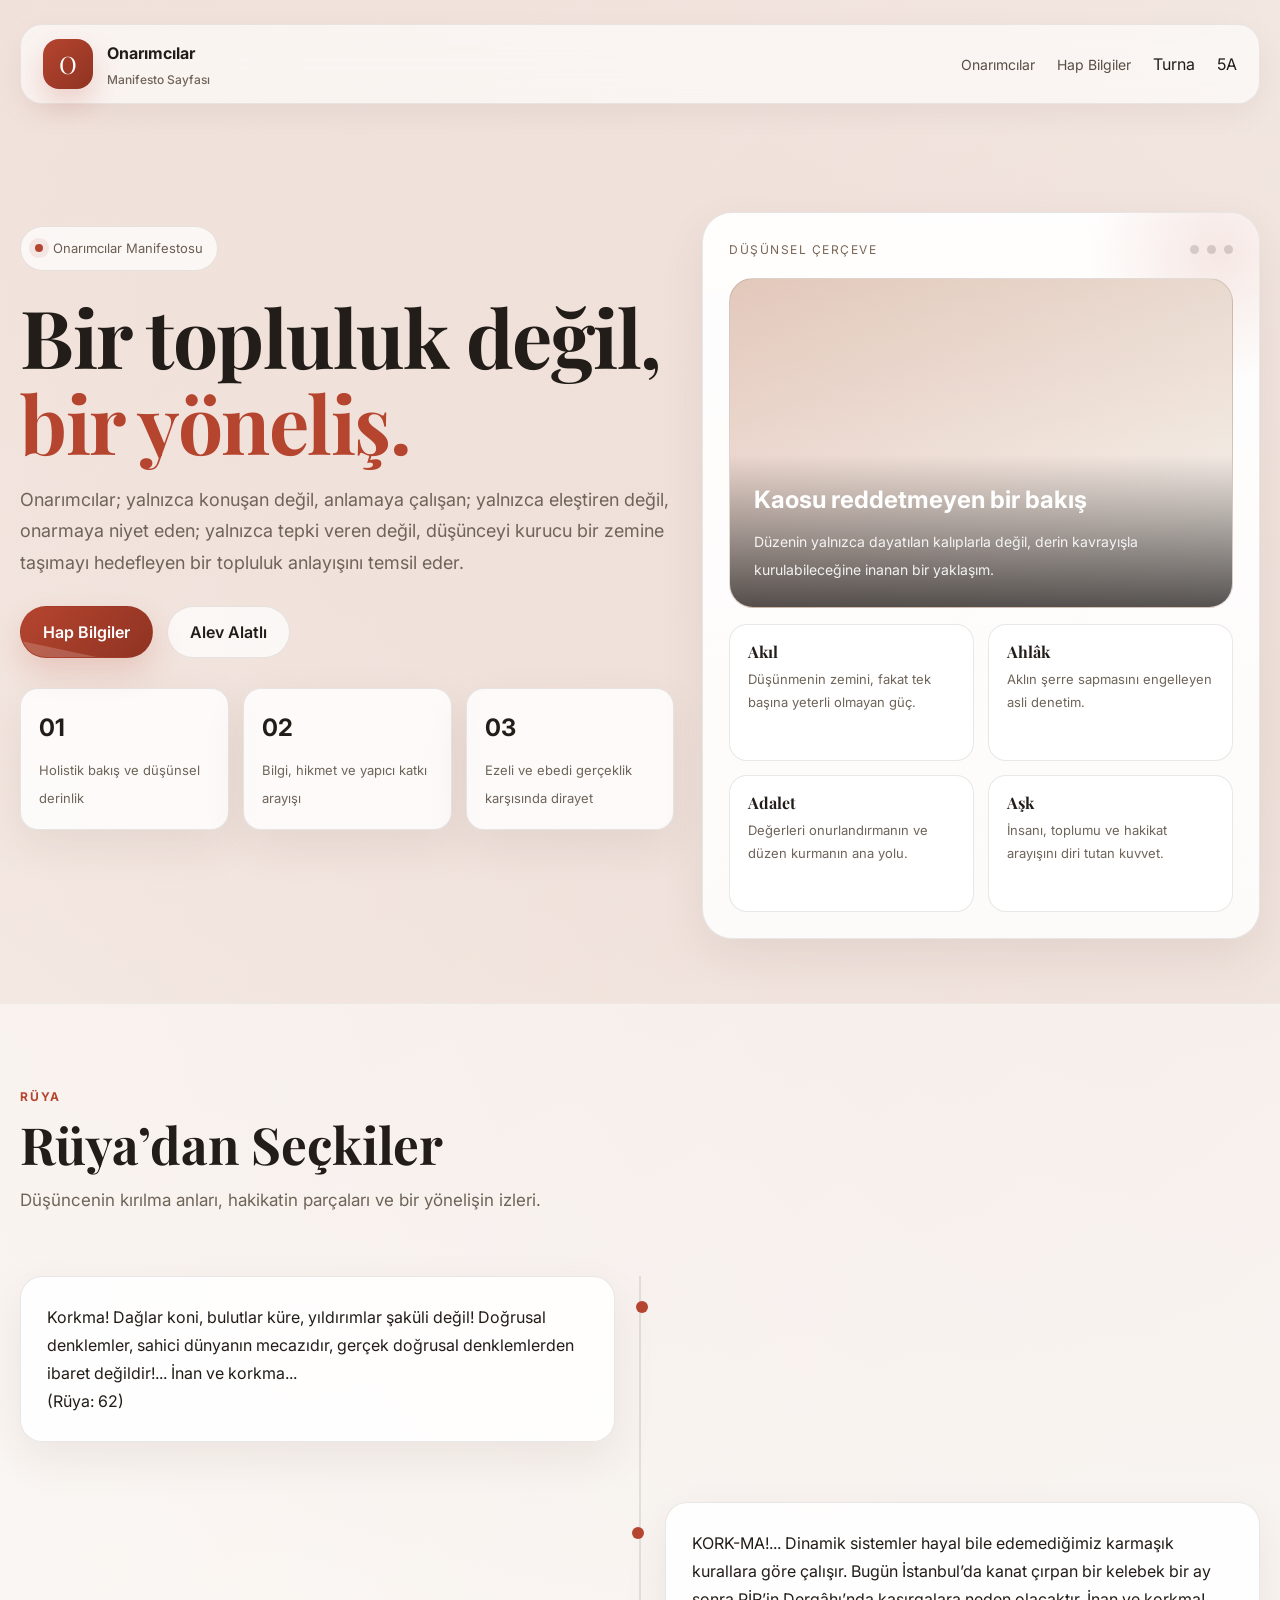
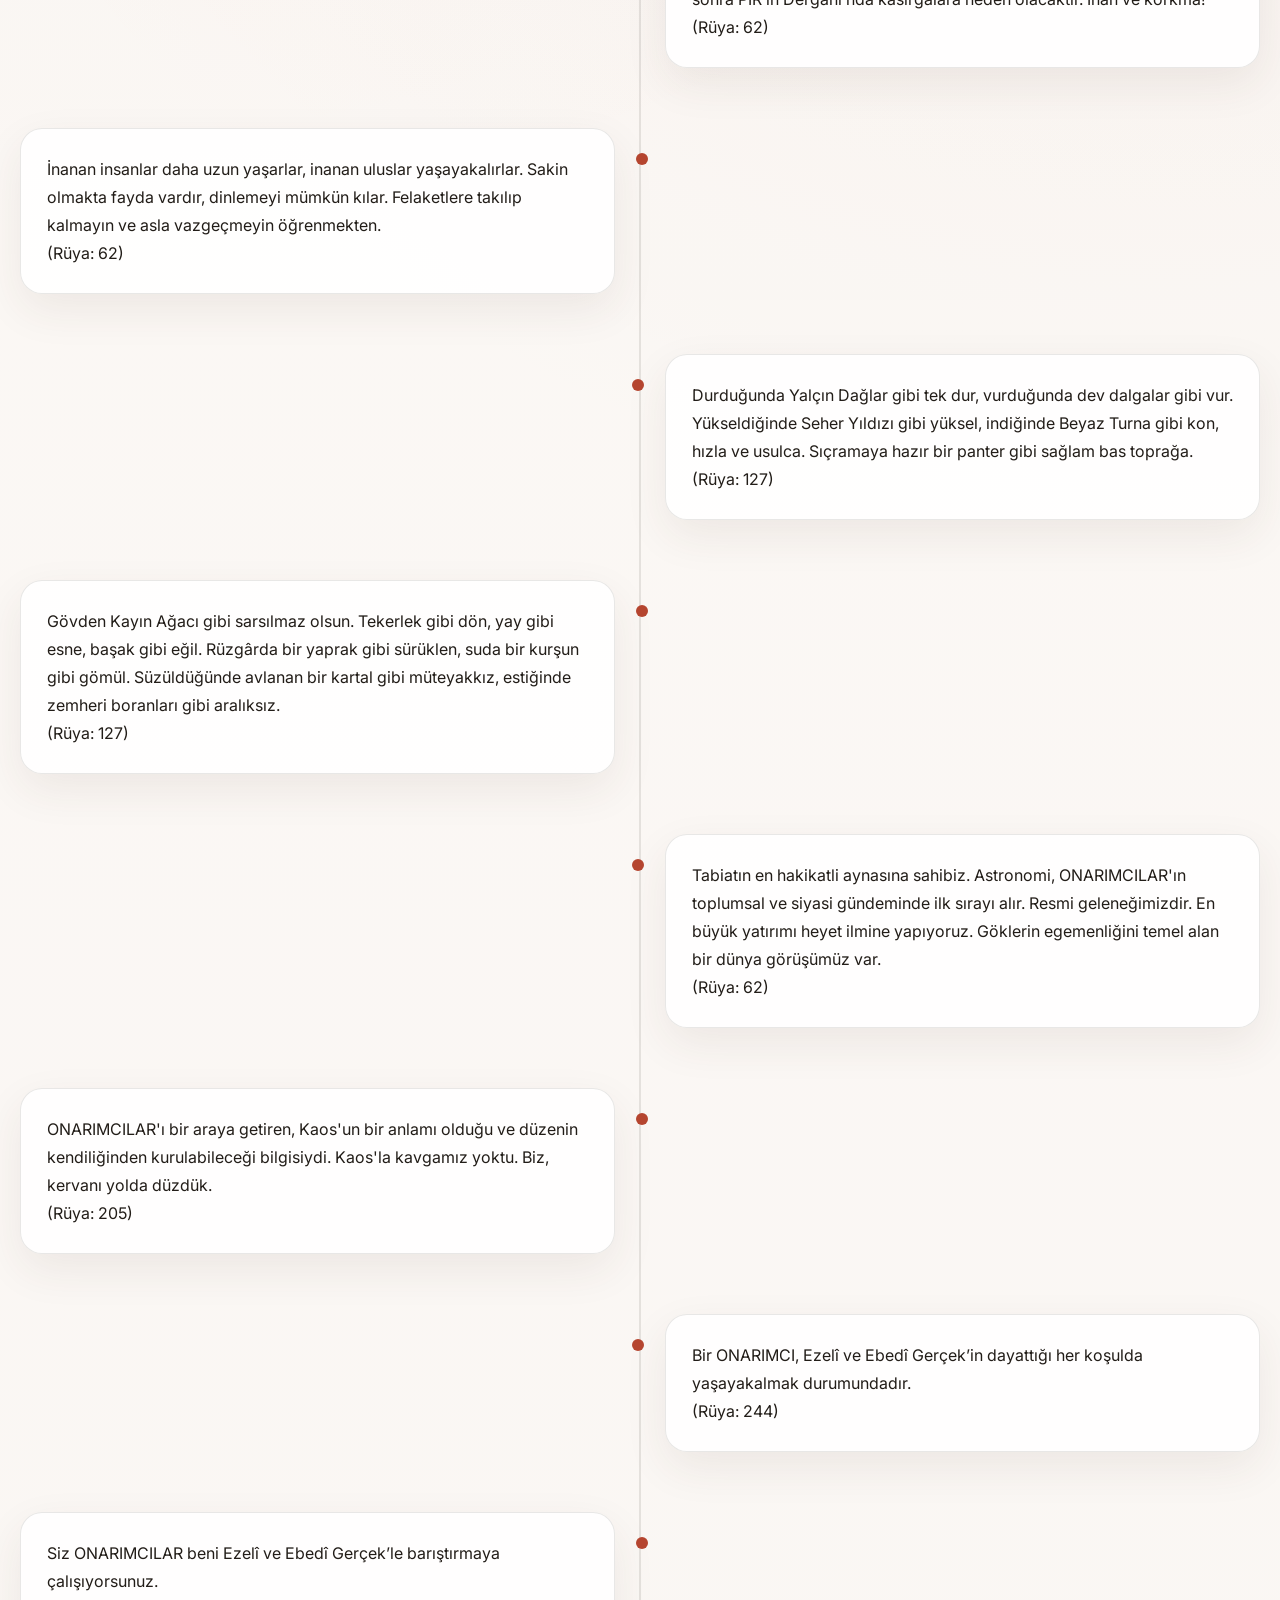
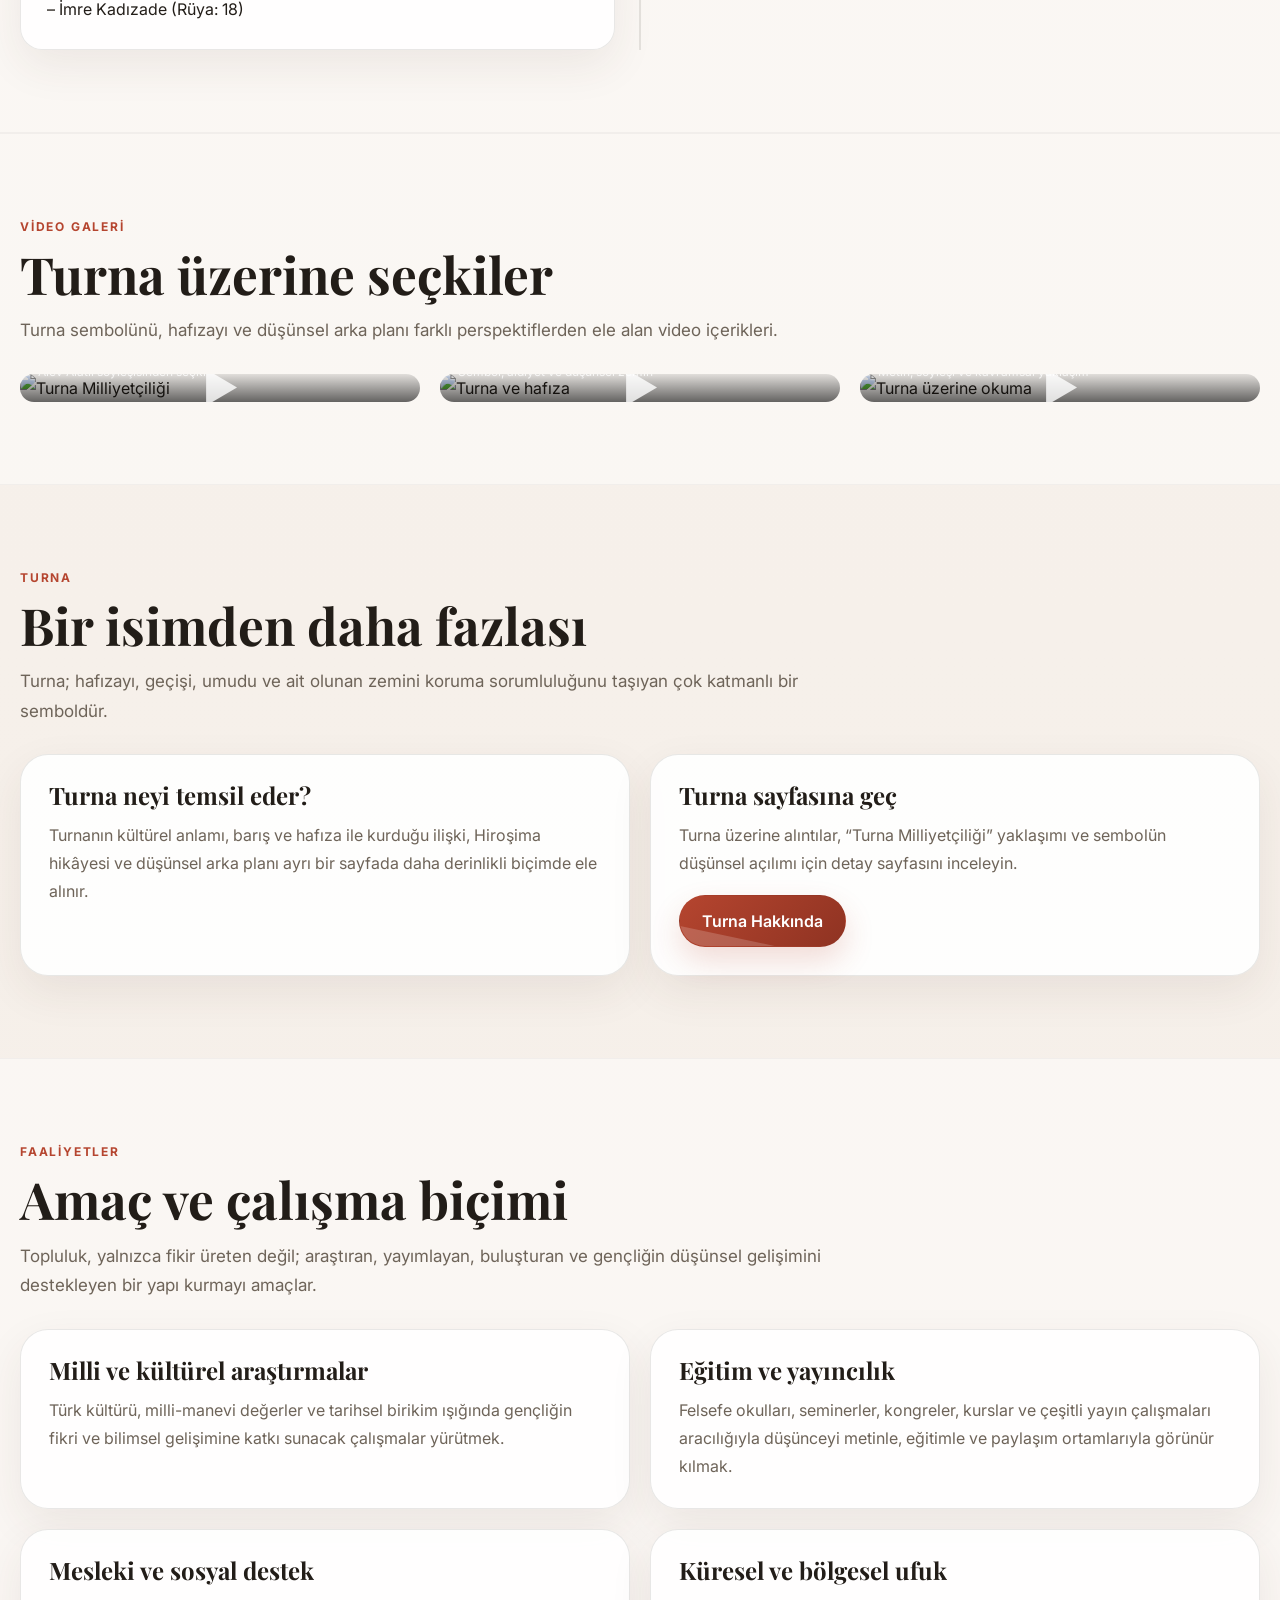
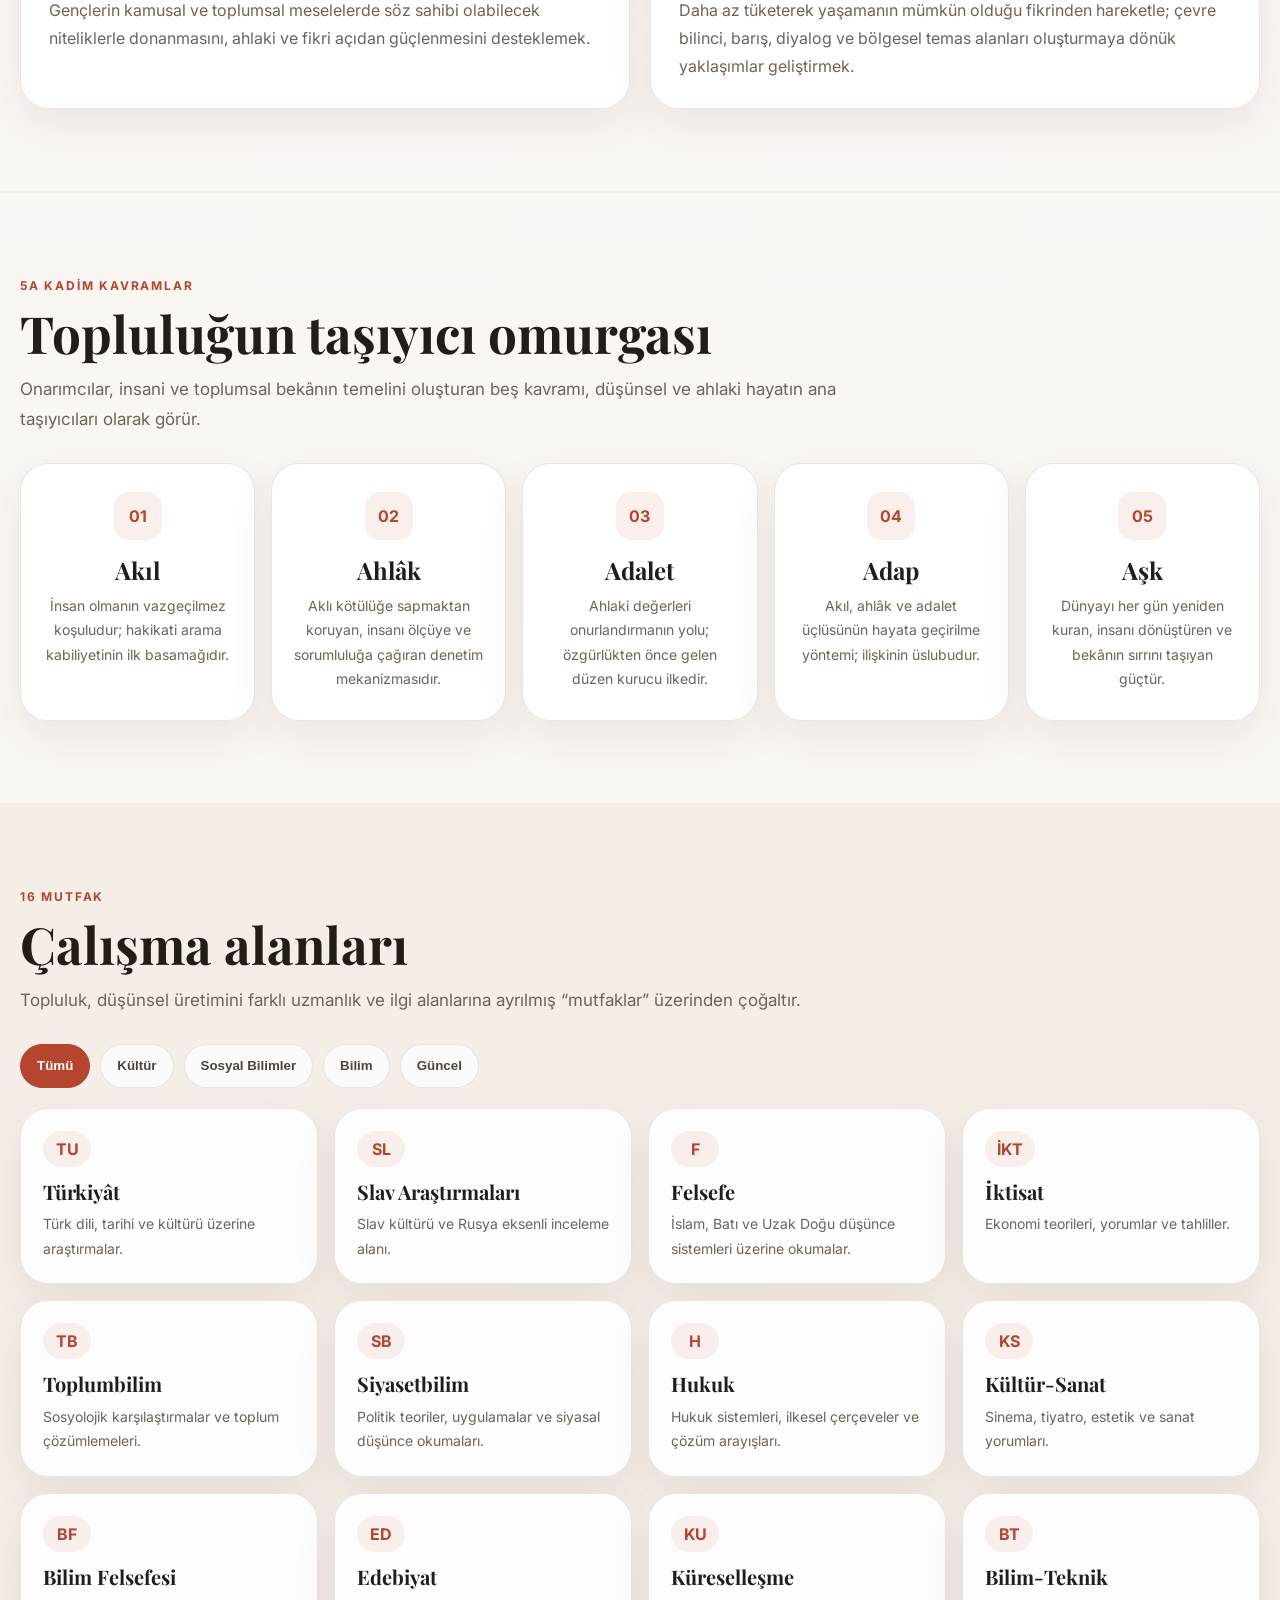
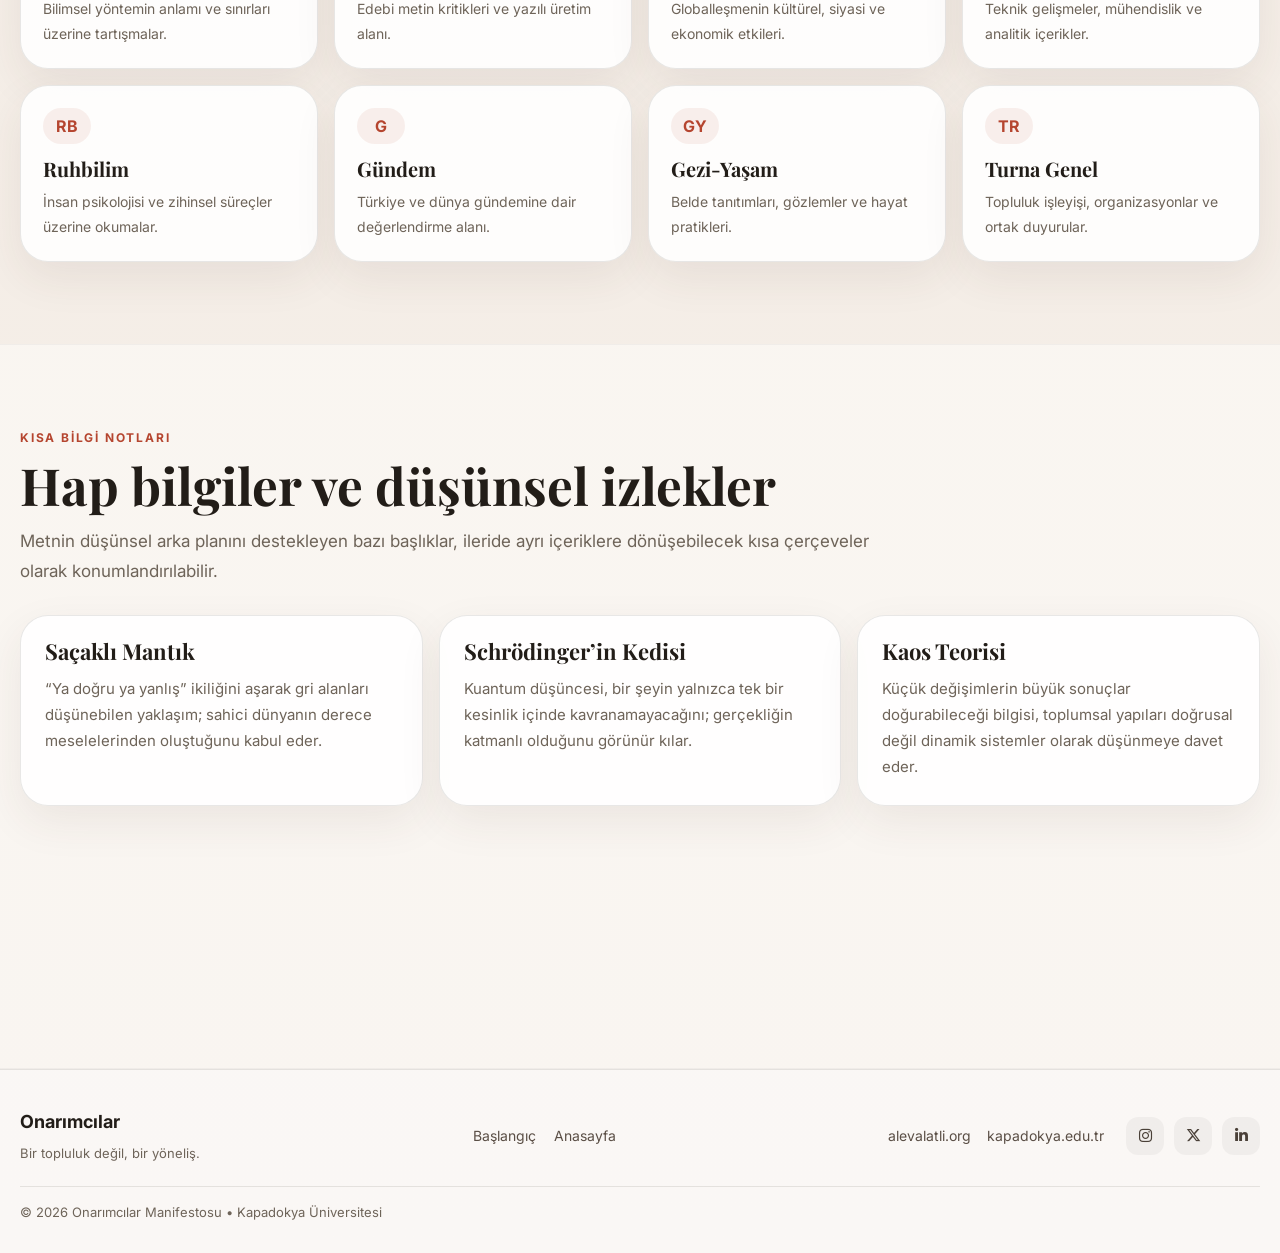
==== commit 8ad089d4: "Demo-Güncel" ====
--- a/index.html
+++ b/index.html
@@ -15,952 +15,93 @@
       href="https://fonts.googleapis.com/css2?family=Inter:wght@400;500;600;700;800&family=Playfair+Display:wght@600;700;800&display=swap"
       rel="stylesheet"
     />
-
+    <link
+      rel="stylesheet"
+      href="https://cdnjs.cloudflare.com/ajax/libs/font-awesome/6.5.0/css/all.min.css"
+    />
+    <link rel="stylesheet" href="source/css/style.css" />
     <style>
-      :root {
-        --bg: #f5efe8;
-        --bg-2: #fbf7f2;
-        --surface: rgba(255, 255, 255, 0.82);
-        --surface-strong: #ffffff;
-        --text: #221d18;
-        --muted: #6e6459;
-        --line: rgba(34, 29, 24, 0.1);
-        --accent: #b5452f;
-        --accent-2: #8f3322;
-        --accent-soft: rgba(181, 69, 47, 0.08);
-        --dark: #171311;
-        --dark-2: #221a16;
-        --gold: #d7b58b;
-        --max: 1240px;
-        --reading: 820px;
-        --radius: 28px;
-        --shadow: 0 16px 44px rgba(71, 52, 36, 0.08);
+      .video-modal {
+        position: fixed;
+        inset: 0;
+        background: rgba(0, 0, 0, 0.82);
+        display: flex;
+        align-items: center;
+        justify-content: center;
+        padding: 24px;
+        opacity: 0;
+        pointer-events: none;
+        transition: 0.3s ease;
+        z-index: 9999;
       }
 
-      * {
-        margin: 0;
-        padding: 0;
-        box-sizing: border-box;
+      .video-modal.active {
+        opacity: 1;
+        pointer-events: auto;
       }
 
-      html {
-        scroll-behavior: smooth;
+      .video-modal-dialog {
+        position: relative;
+        width: min(960px, 100%);
+        aspect-ratio: 16 / 9;
+        background: #000;
+        border-radius: 20px;
+        overflow: hidden;
+        box-shadow: 0 30px 80px rgba(0, 0, 0, 0.35);
       }
 
-      body {
-        font-family: "Inter", sans-serif;
-        color: var(--text);
-        background:
-          radial-gradient(
-            circle at top left,
-            rgba(181, 69, 47, 0.1),
-            transparent 24%
-          ),
-          radial-gradient(
-            circle at 92% 10%,
-            rgba(143, 51, 34, 0.08),
-            transparent 20%
-          ),
-          linear-gradient(180deg, #f8f3ee 0%, #f4ede6 100%);
-        line-height: 1.75;
-        overflow-x: hidden;
-      }
-
-      a {
-        color: inherit;
-        text-decoration: none;
-      }
-
-      img {
-        max-width: 100%;
+      .video-modal-dialog iframe {
+        width: 100%;
+        height: 100%;
+        border: 0;
         display: block;
       }
 
-      .container {
-        width: min(var(--max), calc(100% - 40px));
-        margin: 0 auto;
-      }
-
-      #progressBar {
-        position: fixed;
-        top: 0;
-        left: 0;
-        width: 0%;
-        height: 4px;
-        background: linear-gradient(90deg, var(--accent), #d4664d);
-        z-index: 9999;
-      }
-
-      .topbar-wrap {
-        position: sticky;
-        top: 12px;
-        z-index: 999;
-        padding-top: 12px;
-      }
-
-      .topbar {
-        max-width: var(--max);
-        margin: 0 auto;
-        width: calc(100% - 40px);
-        border: 1px solid rgba(34, 29, 24, 0.08);
-        background: rgba(255, 255, 255, 0.62);
-        backdrop-filter: blur(18px);
-        border-radius: 22px;
-        box-shadow: 0 10px 30px rgba(34, 29, 24, 0.05);
-        transition: 0.3s ease;
-      }
-
-      .topbar.scrolled {
-        box-shadow: 0 18px 40px rgba(34, 29, 24, 0.08);
-      }
-
-      .topbar-inner {
-        min-height: 78px;
-        display: flex;
-        align-items: center;
-        justify-content: space-between;
-        gap: 20px;
-        padding: 0 22px;
-      }
-
-      .brand {
-        display: flex;
-        align-items: center;
-        gap: 14px;
-      }
-
-      .brand-mark {
-        width: 50px;
-        height: 50px;
-        border-radius: 16px;
-        display: grid;
-        place-items: center;
+      .video-close {
+        position: absolute;
+        top: 14px;
+        right: 14px;
+        width: 42px;
+        height: 42px;
+        border: 0;
+        border-radius: 50%;
+        background: rgba(255, 255, 255, 0.14);
         color: #fff;
-        background: linear-gradient(135deg, var(--accent), var(--accent-2));
-        box-shadow: 0 14px 30px rgba(181, 69, 47, 0.22);
-        font-family: "Playfair Display", serif;
         font-size: 24px;
-      }
-
-      .brand-text {
-        font-weight: 700;
-        font-size: 16px;
-      }
-
-      .brand-text small {
-        display: block;
-        font-size: 12px;
-        color: var(--muted);
-        font-weight: 500;
-        margin-top: 2px;
-      }
-
-      .nav {
-        display: flex;
-        align-items: center;
-        gap: 22px;
-      }
-
-      .nav a {
-        font-size: 14px;
-        color: #574d44;
+        cursor: pointer;
+        z-index: 2;
         transition: 0.25s ease;
       }
 
-      .nav a:hover {
-        color: var(--accent);
-      }
-
-      .nav-cta {
-        padding: 12px 18px;
-        border-radius: 999px;
-        border: 1px solid rgba(181, 69, 47, 0.24);
-        background: var(--accent-soft);
-        color: var(--accent) !important;
-        font-weight: 600;
-      }
-
-      .menu-toggle {
-        display: none;
-        width: 46px;
-        height: 46px;
-        border: 1px solid var(--line);
-        border-radius: 14px;
-        background: #fff;
-        font-size: 18px;
-        cursor: pointer;
-      }
-
-      .hero {
-        position: relative;
-        padding: 120px 0 64px;
-      }
-
-      .hero-grid {
-        display: grid;
-        grid-template-columns: 1.08fr 0.92fr;
-        gap: 28px;
-        align-items: stretch;
-      }
-
-      .hero-copy {
-        padding: 14px 0;
-      }
-
-      .eyebrow {
-        display: inline-flex;
-        align-items: center;
-        gap: 10px;
-        padding: 10px 14px;
-        border: 1px solid var(--line);
-        border-radius: 999px;
-        background: rgba(255, 255, 255, 0.72);
-        color: #6a5e52;
-        font-size: 13px;
-        margin-bottom: 22px;
-      }
-
-      .eyebrow::before {
-        content: "";
-        width: 8px;
-        height: 8px;
-        border-radius: 50%;
-        background: var(--accent);
-        box-shadow: 0 0 0 6px rgba(181, 69, 47, 0.09);
-      }
-
-      h1,
-      h2,
-      h3,
-      h4 {
-        font-family: "Playfair Display", serif;
-        line-height: 1.08;
-      }
-
-      .hero h1 {
-        font-size: clamp(42px, 7vw, 80px);
-        letter-spacing: -1.5px;
-        margin-bottom: 18px;
-        max-width: 800px;
-      }
-
-      .hero h1 span {
-        color: var(--accent);
-      }
-
-      .hero p {
-        font-size: 18px;
-        color: var(--muted);
-        max-width: 720px;
-        margin-bottom: 28px;
-      }
-
-      .hero-actions {
-        display: flex;
-        flex-wrap: wrap;
-        gap: 14px;
-        margin-bottom: 30px;
-      }
-
-      .btn {
-        min-height: 52px;
-        padding: 0 22px;
-        border-radius: 999px;
-        display: inline-flex;
-        align-items: center;
-        justify-content: center;
-        border: 1px solid transparent;
-        font-weight: 600;
-        transition: 0.3s ease;
-      }
-
-      .btn-primary {
-        position: relative;
-        overflow: hidden;
-        color: #fff;
-        background: linear-gradient(135deg, var(--accent), var(--accent-2));
-        box-shadow: 0 14px 30px rgba(181, 69, 47, 0.18);
-      }
-
-      .btn-primary::after {
-        content: "";
-        position: absolute;
-        width: 130%;
-        height: 130%;
-        background: rgba(255, 255, 255, 0.18);
-        top: 100%;
-        left: -10%;
-        transform: rotate(12deg);
-        transition: 0.45s ease;
-      }
-
-      .btn-primary:hover {
-        transform: translateY(-2px);
-      }
-
-      .btn-primary:hover::after {
-        top: -24%;
-      }
-
-      .btn-secondary {
-        background: rgba(255, 255, 255, 0.72);
-        border-color: var(--line);
-      }
-
-      .btn-secondary:hover {
-        background: #fff;
-      }
-
-      .hero-meta {
-        display: grid;
-        grid-template-columns: repeat(3, 1fr);
-        gap: 14px;
-        max-width: 760px;
-      }
-
-      .meta-box {
-        background: rgba(255, 255, 255, 0.82);
-        border: 1px solid var(--line);
-        border-radius: 18px;
-        padding: 18px;
-        box-shadow: var(--shadow);
-      }
-
-      .meta-box strong {
-        display: block;
-        font-size: 24px;
-        margin-bottom: 6px;
-      }
-
-      .meta-box span {
-        font-size: 13px;
-        color: var(--muted);
-      }
-
-      .hero-panel {
-        position: relative;
-        min-height: 100%;
-        padding: 26px;
-        border-radius: 30px;
-        border: 1px solid var(--line);
-        background: linear-gradient(
-          180deg,
-          rgba(255, 255, 255, 0.95),
-          rgba(255, 255, 255, 0.86)
-        );
-        box-shadow: var(--shadow);
-        overflow: hidden;
-        transition: 0.35s ease;
-      }
-
-      .hero-panel:hover {
-        transform: translateY(-4px) rotate(-0.3deg);
-      }
-
-      .hero-panel::before {
-        content: "";
-        position: absolute;
-        width: 260px;
-        height: 260px;
-        border-radius: 50%;
-        top: -90px;
-        right: -90px;
-        background: radial-gradient(
-          circle,
-          rgba(181, 69, 47, 0.12),
-          transparent 72%
-        );
-      }
-
-      .panel-top {
-        display: flex;
-        justify-content: space-between;
-        align-items: center;
-        gap: 16px;
-        margin-bottom: 18px;
-        position: relative;
-        z-index: 1;
-      }
-
-      .panel-tag {
-        font-size: 12px;
-        text-transform: uppercase;
-        letter-spacing: 1.5px;
-        color: #7a6657;
-      }
-
-      .dots {
-        display: flex;
-        gap: 8px;
-      }
-
-      .dots span {
-        width: 9px;
-        height: 9px;
-        border-radius: 50%;
-        background: rgba(34, 29, 24, 0.16);
-      }
-
-      .visual-card {
-        position: relative;
-        z-index: 1;
-        min-height: 330px;
-        border-radius: 24px;
-        overflow: hidden;
-        border: 1px solid var(--line);
-        background:
-          linear-gradient(
-            135deg,
-            rgba(181, 69, 47, 0.16),
-            rgba(255, 255, 255, 0.16)
-          ),
-          linear-gradient(180deg, #eadfd3 0%, #f8f3ee 100%);
-        display: flex;
-        align-items: flex-end;
-      }
-
-      .visual-card::before {
-        content: "";
-        position: absolute;
-        inset: 0;
-        background:
-          linear-gradient(rgba(255, 255, 255, 0.04), rgba(255, 255, 255, 0.04)),
-          url("https://images.unsplash.com/photo-1516321318423-f06f85e504b3?auto=format&fit=crop&w=1200&q=80")
-            center/cover no-repeat;
-        opacity: 0.86;
-      }
-
-      .visual-overlay {
-        position: relative;
-        z-index: 2;
-        width: 100%;
-        padding: 24px;
-        background: linear-gradient(
-          180deg,
-          transparent 0%,
-          rgba(23, 19, 17, 0.72) 100%
-        );
-      }
-
-      .visual-overlay strong {
-        display: block;
-        color: #fff;
-        font-size: 24px;
-        margin-bottom: 6px;
-      }
-
-      .visual-overlay span {
-        font-size: 14px;
-        color: rgba(255, 255, 255, 0.9);
-      }
-
-      .mini-grid {
-        display: grid;
-        grid-template-columns: 1fr 1fr;
-        gap: 14px;
-        margin-top: 16px;
-        position: relative;
-        z-index: 1;
-      }
-
-      .mini-card {
-        border: 1px solid var(--line);
-        border-radius: 18px;
-        padding: 18px;
-        background: #fff;
-      }
-
-      .mini-card h4 {
-        font-size: 16px;
-        margin-bottom: 8px;
-      }
-
-      .mini-card p {
-        font-size: 13px;
-        color: var(--muted);
-      }
-
-      section {
-        padding: 82px 0;
-      }
-
-      .soft-section {
-        background: rgba(255, 255, 255, 0.42);
-        border-top: 1px solid rgba(34, 29, 24, 0.04);
-        border-bottom: 1px solid rgba(34, 29, 24, 0.04);
-      }
-
-      .section-head {
-        display: flex;
-        justify-content: space-between;
-        align-items: end;
-        gap: 20px;
-        margin-bottom: 28px;
-      }
-
-      .section-head .left {
-        max-width: 860px;
-      }
-
-      .section-kicker {
-        color: var(--accent);
-        text-transform: uppercase;
-        font-size: 12px;
-        letter-spacing: 1.8px;
-        font-weight: 700;
-        margin-bottom: 10px;
-      }
-
-      .section-title {
-        font-size: clamp(32px, 4vw, 52px);
-        margin-bottom: 14px;
-      }
-
-      .section-desc {
-        font-size: 17px;
-        color: var(--muted);
-      }
-
-      .manifesto-wrap {
-        max-width: var(--reading);
-        margin: 0 auto;
-      }
-
-      .manifesto-card,
-      .grid-card,
-      .fivea-card,
-      .kitchen-card,
-      .note-card,
-      .excerpt-card {
-        background: rgba(255, 255, 255, 0.88);
-        border: 1px solid var(--line);
-        border-radius: 28px;
-        box-shadow: var(--shadow);
-      }
-
-      .manifesto-card {
-        padding: 34px;
-      }
-
-      .manifesto-card + .manifesto-card {
-        margin-top: 18px;
-      }
-
-      .manifesto-card h3 {
-        font-size: 30px;
-        margin-bottom: 18px;
-      }
-
-      .manifesto-card p {
-        font-size: 17px;
-        color: #3e352d;
-        margin-bottom: 16px;
-      }
-
-      .manifesto-card p:last-child {
-        margin-bottom: 0;
-      }
-
-      .quote-stack {
-        display: grid;
-        gap: 16px;
-      }
-
-      .quote-block {
-        padding: 24px 24px 24px 26px;
-        border-left: 4px solid var(--accent);
-        border-radius: 18px;
-        background: rgba(255, 255, 255, 0.84);
-        border-top: 1px solid var(--line);
-        border-right: 1px solid var(--line);
-        border-bottom: 1px solid var(--line);
-        box-shadow: var(--shadow);
-      }
-
-      .quote-block p {
-        margin: 0;
-        font-style: italic;
-        color: #493f36;
-        font-size: 18px;
-      }
-
-      .quote-source {
-        display: inline-block;
-        margin-top: 12px;
-        font-size: 12px;
-        text-transform: uppercase;
-        letter-spacing: 1.4px;
-        color: var(--accent);
-        font-weight: 700;
-      }
-
-      .grid-2 {
-        display: grid;
-        grid-template-columns: 1fr 1fr;
-        gap: 20px;
-      }
-
-      .grid-card {
-        padding: 28px;
-        transition: 0.35s ease;
-      }
-
-      .grid-card:hover,
-      .fivea-card:hover,
-      .kitchen-card:hover,
-      .note-card:hover,
-      .excerpt-card:hover {
-        transform: translateY(-5px);
-        box-shadow: 0 28px 60px rgba(34, 29, 24, 0.08);
-      }
-
-      .grid-card h3 {
-        font-size: 24px;
-        margin-bottom: 12px;
-      }
-
-      .grid-card p {
-        color: var(--muted);
-      }
-
-      .fivea-grid {
-        display: grid;
-        grid-template-columns: repeat(5, 1fr);
-        gap: 16px;
-      }
-
-      .fivea-card {
-        padding: 28px 22px;
-        text-align: center;
-        transition: 0.35s ease;
-      }
-
-      .fivea-no {
-        width: 48px;
-        height: 48px;
-        border-radius: 15px;
-        margin: 0 auto 18px;
-        display: grid;
-        place-items: center;
-        background: rgba(181, 69, 47, 0.08);
-        color: var(--accent);
-        font-weight: 700;
-      }
-
-      .fivea-card h3 {
-        font-size: 24px;
-        margin-bottom: 10px;
-      }
-
-      .fivea-card p {
-        font-size: 14px;
-        color: var(--muted);
-      }
-
-      .kitchen-toolbar {
-        display: flex;
-        flex-wrap: wrap;
-        gap: 10px;
-        margin-bottom: 20px;
-      }
-
-      .filter-btn {
-        min-height: 44px;
-        padding: 0 16px;
-        border-radius: 999px;
-        border: 1px solid var(--line);
-        background: rgba(255, 255, 255, 0.74);
-        color: #4e443c;
-        font-weight: 600;
-        cursor: pointer;
-        transition: 0.25s ease;
-      }
-
-      .filter-btn:hover,
-      .filter-btn.active {
-        background: var(--accent);
-        border-color: var(--accent);
-        color: #fff;
-      }
-
-      .kitchen-grid {
-        display: grid;
-        grid-template-columns: repeat(4, 1fr);
-        gap: 16px;
-      }
-
-      .kitchen-card {
-        padding: 22px;
-        transition: 0.35s ease;
-      }
-
-      .kitchen-code {
-        display: inline-flex;
-        min-width: 48px;
-        min-height: 36px;
-        padding: 0 12px;
-        align-items: center;
-        justify-content: center;
-        border-radius: 999px;
-        background: rgba(181, 69, 47, 0.08);
-        color: var(--accent);
-        font-weight: 700;
-        margin-bottom: 14px;
-      }
-
-      .kitchen-card h3 {
-        font-size: 20px;
-        margin-bottom: 10px;
-      }
-
-      .kitchen-card p {
-        color: var(--muted);
-        font-size: 14px;
-      }
-
-      .notes-grid {
-        display: grid;
-        grid-template-columns: repeat(3, 1fr);
-        gap: 16px;
-      }
-
-      .note-card {
-        padding: 24px;
-        transition: 0.35s ease;
-      }
-
-      .note-card h3 {
-        font-size: 22px;
-        margin-bottom: 12px;
-      }
-
-      .note-card p {
-        color: var(--muted);
-        font-size: 15px;
-      }
-
-      .letter-section {
-        position: relative;
-        background:
-          radial-gradient(
-            circle at top left,
-            rgba(215, 181, 139, 0.08),
-            transparent 28%
-          ),
-          linear-gradient(180deg, var(--dark) 0%, #110e0c 100%);
-        color: #f4ede6;
-      }
-
-      .letter-wrap {
-        max-width: 900px;
-        margin: 0 auto;
-      }
-
-      .letter-top {
-        text-align: center;
-        margin-bottom: 34px;
-      }
-
-      .letter-top .section-kicker {
-        color: var(--gold);
-      }
-
-      .letter-top .section-title {
-        color: #fff;
-        margin-bottom: 12px;
-      }
-
-      .letter-top .section-desc {
-        color: rgba(255, 255, 255, 0.74);
-      }
-
-      .letter-card {
-        border: 1px solid rgba(255, 255, 255, 0.08);
-        border-radius: 30px;
-        background: rgba(255, 255, 255, 0.04);
-        backdrop-filter: blur(10px);
-        padding: 34px;
-        box-shadow: 0 20px 50px rgba(0, 0, 0, 0.18);
-      }
-
-      .letter-card p {
-        color: rgba(255, 255, 255, 0.88);
-        margin-bottom: 18px;
-        font-size: 17px;
-      }
-
-      .letter-sign {
-        margin-top: 28px;
-        padding-top: 20px;
-        border-top: 1px solid rgba(255, 255, 255, 0.08);
-        color: var(--gold);
-        font-family: "Playfair Display", serif;
-        font-size: 28px;
-      }
-
-      .excerpt-grid {
-        display: grid;
-        grid-template-columns: 1fr 1fr;
-        gap: 18px;
-      }
-
-      .excerpt-card {
-        padding: 26px;
-        transition: 0.35s ease;
-      }
-
-      .excerpt-card h3 {
-        font-size: 24px;
-        margin-bottom: 10px;
-      }
-
-      .excerpt-card p {
-        color: var(--muted);
-      }
-
-      .reveal {
-        opacity: 0;
-        transform: translateY(28px);
-        transition: 0.8s ease;
-      }
-
-      .reveal.show {
-        opacity: 1;
-        transform: none;
-      }
-
-      footer {
-        border-top: 1px solid var(--line);
-        padding: 30px 0 36px;
-        background: rgba(255, 255, 255, 0.56);
-      }
-
-      .footer-inner {
-        display: flex;
-        justify-content: space-between;
-        gap: 18px;
-        align-items: center;
-        flex-wrap: wrap;
-      }
-
-      .footer-inner p {
-        color: var(--muted);
-        font-size: 14px;
-      }
-
-      .footer-links {
-        display: flex;
-        flex-wrap: wrap;
-        gap: 18px;
-      }
-
-      .footer-links a {
-        font-size: 14px;
-        color: #5a4e45;
-      }
-
-      @media (max-width: 1180px) {
-        .hero-grid,
-        .grid-2,
-        .excerpt-grid {
-          grid-template-columns: 1fr;
-        }
-
-        .fivea-grid {
-          grid-template-columns: repeat(3, 1fr);
-        }
-
-        .kitchen-grid {
-          grid-template-columns: repeat(3, 1fr);
-        }
-
-        .notes-grid {
-          grid-template-columns: repeat(2, 1fr);
-        }
-      }
-
-      @media (max-width: 920px) {
-        .hero-meta,
-        .mini-grid {
-          grid-template-columns: 1fr;
-        }
-
-        .kitchen-grid,
-        .fivea-grid,
-        .notes-grid {
-          grid-template-columns: 1fr 1fr;
-        }
-
-        .nav {
-          position: fixed;
-          top: 94px;
-          left: 20px;
-          right: 20px;
-          flex-direction: column;
-          align-items: flex-start;
-          gap: 14px;
-          padding: 18px;
-          border-radius: 24px;
-          border: 1px solid var(--line);
-          background: #fff;
-          box-shadow: var(--shadow);
-          opacity: 0;
-          pointer-events: none;
-          transform: translateY(-10px);
-          transition: 0.25s ease;
-        }
-
-        .nav.active {
-          opacity: 1;
-          pointer-events: auto;
-          transform: none;
-        }
-
-        .menu-toggle {
-          display: inline-grid;
-          place-items: center;
-        }
-      }
-
-      @media (max-width: 640px) {
-        .container,
-        .topbar {
-          width: calc(100% - 24px);
-        }
-
-        .topbar-inner {
-          min-height: 72px;
-          padding: 0 16px;
-        }
-
-        .hero {
-          padding-top: 100px;
-        }
-
-        .hero h1 {
-          letter-spacing: -1px;
-        }
-
-        .manifesto-card,
-        .grid-card,
-        .fivea-card,
-        .kitchen-card,
-        .note-card,
-        .excerpt-card,
-        .letter-card {
-          border-radius: 22px;
-        }
-
-        .fivea-grid,
-        .kitchen-grid,
-        .notes-grid {
-          grid-template-columns: 1fr;
-        }
+      .video-close:hover {
+        background: rgba(255, 255, 255, 0.24);
       }
     </style>
   </head>
 
   <body>
+    <div class="video-modal" id="videoModal">
+      <div class="video-modal-dialog">
+        <button class="video-close" id="videoClose" aria-label="Videoyu kapat">
+          &times;
+        </button>
+        <iframe
+          id="videoFrame"
+          src=""
+          title="Video Oynatıcı"
+          allow="
+            accelerometer;
+            autoplay;
+            clipboard-write;
+            encrypted-media;
+            gyroscope;
+            picture-in-picture;
+          "
+          allowfullscreen
+        >
+        </iframe>
+      </div>
+    </div>
     <div id="progressBar"></div>
 
     <div class="topbar-wrap">
@@ -975,19 +116,30 @@
           </a>
 
           <nav class="nav" id="mobileNav">
-            <a href="#anasayfa">Başlangıç</a>
-            <a href="#giris">Giriş</a>
-            <a href="#ilke">İlke Metni</a>
+            <div class="nav-item">
+              <span>Onarımcılar</span>
+              <div class="dropdown">
+                <a href="hakkımızda.html">Hakkımızda</a>
+                <a href="#giris">Rüya’dan Seçkiler</a>
+                <a href="özellikler.html">Onarımcıların Özellikleri</a>
+                <a href="#mutfaklar">Çalışma Alanları</a>
+                <a href="first.html">İlk Onarımcılar </a>
+                <a href="son.html">Yeni Onarımcılar</a>
+                <a href="mektup.html">Onarımcılara Mektup</a>
+              </div>
+            </div>
+
+            <div class="nav-item">
+              <span>Hap Bilgiler</span>
+              <div class="dropdown">
+                <a href="#sacagli">Saçaklı Mantık</a>
+                <a href="#kuantum">Kuantum Fiziği</a>
+                <a href="#kedi">Schrödinger’in Kedisi</a>
+              </div>
+            </div>
+
+            <a href="turna.html">Turna</a>
             <a href="#besa">5A</a>
-            <a href="#mutfaklar">Mutfaklar</a>
-            <a href="#mektup">Mektup</a>
-            <a href="index.html">Ana Siteye Dön</a>
-            <a
-              href="https://ogrencidekanligi.kapadokya.edu.tr/ogrenci-topluluklari/onarimcilar-toplulugu"
-              target="_blank"
-              class="nav-cta"
-              >Topluluğa Katıl</a
-            >
           </nav>
 
           <button class="menu-toggle" id="menuToggle">☰</button>
@@ -996,6 +148,7 @@
     </div>
 
     <main>
+      <!-- HERO -->
       <section class="hero" id="anasayfa">
         <div class="container hero-grid">
           <div class="hero-copy reveal">
@@ -1012,9 +165,13 @@
             </p>
 
             <div class="hero-actions">
-              <a href="#ilke" class="btn btn-primary">İlke Metnini Oku</a>
-              <a href="#mektup" class="btn btn-secondary">Mektuba Geç</a>
-              <a href="index.html" class="btn btn-secondary">Ana Sayfa</a>
+              <a href="#notlar" class="btn btn-primary">Hap Bilgiler</a>
+              <a
+                href="https://alevalatli.org"
+                target="_blank"
+                class="btn btn-secondary"
+                >Alev Alatlı</a
+              >
             </div>
 
             <div class="hero-meta">
@@ -1071,121 +228,221 @@
         </div>
       </section>
 
+      <!-- RÜYA'DAN SEÇKİLER -->
       <section id="giris" class="soft-section">
         <div class="container">
           <div class="section-head reveal">
             <div class="left">
-              <div class="section-kicker">Giriş</div>
-              <h2 class="section-title">Metnin açtığı kapı</h2>
+              <div class="section-kicker">Rüya</div>
+              <h2 class="section-title">Rüya’dan Seçkiler</h2>
               <p class="section-desc">
-                Onarımcılar’ın düşünsel tonu; korkuya teslim olmayan,
-                karmaşıklığı inkâr etmeyen, sahici dünyanın doğrusal olmayan
-                yapısını fark eden ve buna rağmen vazgeçmeyen bir dil kurar.
-              </p>
-            </div>
-          </div>
-
-          <div class="manifesto-wrap quote-stack">
-            <div class="quote-block reveal">
-              <p>
-                “Korkma! Dağlar koni, bulutlar küre, yıldırımlar şaküli değil!
-                Doğrusal denklemler, sahici dünyanın mecazıdır; gerçek, doğrusal
-                denklemlerden ibaret değildir.”
-              </p>
-              <span class="quote-source">Rüya</span>
-            </div>
-
-            <div class="quote-block reveal">
-              <p>
-                “Dinamik sistemler hayal bile edemediğimiz karmaşık kurallara
-                göre çalışır. Bugün İstanbul’da kanat çırpan bir kelebek bir ay
-                sonra bambaşka bir yerde kasırgalara neden olabilir.”
-              </p>
-              <span class="quote-source">Rüya</span>
-            </div>
-
-            <div class="quote-block reveal">
-              <p>
-                “Felaketlere takılıp kalmayın ve asla vazgeçmeyin öğrenmekten.”
-              </p>
-              <span class="quote-source">Rüya</span>
-            </div>
-
-            <div class="quote-block reveal">
-              <p>
-                “ONARIMCILAR’ı bir araya getiren, Kaos’un bir anlamı olduğu ve
-                düzenin kendiliğinden kurulabileceği bilgisiydi.”
-              </p>
-              <span class="quote-source">Rüya</span>
+                Düşüncenin kırılma anları, hakikatin parçaları ve bir yönelişin
+                izleri.
+              </p>
+            </div>
+          </div>
+
+          <div class="ruya-timeline">
+            <div class="timeline-item left reveal">
+              <div class="timeline-card">
+                <p>
+                  Korkma! Dağlar koni, bulutlar küre, yıldırımlar şaküli değil!
+                  Doğrusal denklemler, sahici dünyanın mecazıdır, gerçek
+                  doğrusal denklemlerden ibaret değildir!... İnan ve korkma...
+                </p>
+                <span>(Rüya: 62)</span>
+              </div>
+            </div>
+
+            <div class="timeline-item right reveal">
+              <div class="timeline-card">
+                <p>
+                  KORK-MA!... Dinamik sistemler hayal bile edemediğimiz karmaşık
+                  kurallara göre çalışır. Bugün İstanbul’da kanat çırpan bir
+                  kelebek bir ay sonra PİR’in Dergâhı’nda kasırgalara neden
+                  olacaktır. İnan ve korkma!
+                </p>
+                <span>(Rüya: 62)</span>
+              </div>
+            </div>
+
+            <div class="timeline-item left reveal">
+              <div class="timeline-card">
+                <p>
+                  İnanan insanlar daha uzun yaşarlar, inanan uluslar
+                  yaşayakalırlar. Sakin olmakta fayda vardır, dinlemeyi mümkün
+                  kılar. Felaketlere takılıp kalmayın ve asla vazgeçmeyin
+                  öğrenmekten.
+                </p>
+                <span>(Rüya: 62)</span>
+              </div>
+            </div>
+
+            <div class="timeline-item right reveal">
+              <div class="timeline-card">
+                <p>
+                  Durduğunda Yalçın Dağlar gibi tek dur, vurduğunda dev dalgalar
+                  gibi vur. Yükseldiğinde Seher Yıldızı gibi yüksel, indiğinde
+                  Beyaz Turna gibi kon, hızla ve usulca. Sıçramaya hazır bir
+                  panter gibi sağlam bas toprağa.
+                </p>
+                <span>(Rüya: 127)</span>
+              </div>
+            </div>
+
+            <div class="timeline-item left reveal">
+              <div class="timeline-card">
+                <p>
+                  Gövden Kayın Ağacı gibi sarsılmaz olsun. Tekerlek gibi dön,
+                  yay gibi esne, başak gibi eğil. Rüzgârda bir yaprak gibi
+                  sürüklen, suda bir kurşun gibi gömül. Süzüldüğünde avlanan bir
+                  kartal gibi müteyakkız, estiğinde zemheri boranları gibi
+                  aralıksız.
+                </p>
+                <span>(Rüya: 127)</span>
+              </div>
+            </div>
+
+            <div class="timeline-item right reveal">
+              <div class="timeline-card">
+                <p>
+                  Tabiatın en hakikatli aynasına sahibiz. Astronomi,
+                  ONARIMCILAR'ın toplumsal ve siyasi gündeminde ilk sırayı alır.
+                  Resmi geleneğimizdir. En büyük yatırımı heyet ilmine
+                  yapıyoruz. Göklerin egemenliğini temel alan bir dünya
+                  görüşümüz var.
+                </p>
+                <span>(Rüya: 62)</span>
+              </div>
+            </div>
+
+            <div class="timeline-item left reveal">
+              <div class="timeline-card">
+                <p>
+                  ONARIMCILAR'ı bir araya getiren, Kaos'un bir anlamı olduğu ve
+                  düzenin kendiliğinden kurulabileceği bilgisiydi. Kaos'la
+                  kavgamız yoktu. Biz, kervanı yolda düzdük.
+                </p>
+                <span>(Rüya: 205)</span>
+              </div>
+            </div>
+
+            <div class="timeline-item right reveal">
+              <div class="timeline-card">
+                <p>
+                  Bir ONARIMCI, Ezelî ve Ebedî Gerçek’in dayattığı her koşulda
+                  yaşayakalmak durumundadır.
+                </p>
+                <span>(Rüya: 244)</span>
+              </div>
+            </div>
+
+            <div class="timeline-item left reveal">
+              <div class="timeline-card">
+                <p>
+                  Siz ONARIMCILAR beni Ezelî ve Ebedî Gerçek’le barıştırmaya
+                  çalışıyorsunuz.
+                </p>
+                <span>– İmre Kadızade (Rüya: 18)</span>
+              </div>
             </div>
           </div>
         </div>
       </section>
 
-      <section id="ilke">
+      <!-- VIDEO GALERİ -->
+      <section id="video-galeri" class="soft-section">
         <div class="container">
           <div class="section-head reveal">
             <div class="left">
-              <div class="section-kicker">İlke Metni</div>
-              <h2 class="section-title">TURNA: bir isimden fazlası</h2>
+              <div class="section-kicker">Video Galeri</div>
+              <h2 class="section-title">Turna üzerine seçkiler</h2>
               <p class="section-desc">
-                TURNA, Türkiye’nin sahip olduğu entelektüel potansiyeli açığa
-                çıkarma ve bu birikimi toplumsal aydınlanmaya dönüştürme
-                arzusuyla kurulan düşünsel bir çerçeveyi temsil eder.
-              </p>
-            </div>
-          </div>
-
-          <div class="manifesto-wrap">
-            <article class="manifesto-card reveal">
-              <h3>Onarımcılar (TURNA) İlke Metni</h3>
-              <p>
-                TURNA; hiçbir bilimsel, dinsel veya tinsel deneyimi peşinen
-                dışlamayan; farklı ideolojilerin, kültürel birikimlerin ve
-                kutsal metinlerin bilgisini bir zenginlik olarak gören bütüncül
-                bir yaklaşımı önemser.
-              </p>
-              <p>
-                Bu yaklaşım, atomist ve keskin politik ayrışmaların ötesine
-                geçerek hikmet, bilgi ve derin kavrayış peşinde yürümeyi
-                hedefler. Onarımcılar için mesele yalnızca kanaat bildirmek
-                değil; farklı bilgi alanlarını birbirine temas ettirebilmek,
-                düşüncenin sertleşmesini değil olgunlaşmasını sağlayabilmektir.
-              </p>
-              <p>
-                Topluluk, kendi çizgisini daraltılmış bir ideolojik kimlik
-                üzerinden değil; anlamı çoğaltan, düşünmeyi derinleştiren ve
-                sorumluluk duygusunu büyüten bir kültür inşası üzerinden kurar.
-              </p>
-            </article>
-
-            <div class="grid-2" style="margin-top: 18px">
-              <div class="grid-card reveal">
-                <h3>Bu oluşuma neden ihtiyaç duyuldu?</h3>
-                <p>
-                  Mevcut medya, internet ve üniversite ortamlarında yürüyen
-                  tartışmaların çoğunda bir eksiklik hissedilmesi; bilgiye
-                  erişimin kolaylaşmasına rağmen nitelikli düşüncenin
-                  çoğalmaması; farklı fikirlerin seviyeli ve samimi biçimde
-                  konuşulabileceği alanların azalması bu ihtiyacın temelini
-                  oluşturdu.
-                </p>
-              </div>
-
-              <div class="grid-card reveal">
-                <h3>Temel amaç</h3>
-                <p>
-                  Amaç; kâinata holistik bir bakışla yaklaşmak, ezeli ve ebedi
-                  gerçekliğe giden yolda hiçbir bilgi kırıntısını israf etmemek,
-                  geçmişin izlerini korurken önyargılardan arınmış bir gelecek
-                  tasavvuru kurabilmektir.
-                </p>
+                Turna sembolünü, hafızayı ve düşünsel arka planı farklı
+                perspektiflerden ele alan video içerikleri.
+              </p>
+            </div>
+          </div>
+
+          <div class="video-grid">
+            <div class="video-card reveal" data-video="jyWBZkEj4Dw">
+              <img
+                src="https://img.youtube.com/vi/jyWBZkEj4Dw/maxresdefault.jpg"
+                alt="Turna Milliyetçiliği"
+              />
+              <div class="video-content">
+                <h3>Turna Milliyetçiliği</h3>
+                <span>Alev Alatlı söyleşisinden seçki</span>
+              </div>
+            </div>
+
+            <div class="video-card reveal" data-video="jyWBZkEj4Dw">
+              <img
+                src="https://img.youtube.com/vi/jyWBZkEj4Dw/hqdefault.jpg"
+                alt="Turna ve hafıza"
+              />
+              <div class="video-content">
+                <h3>Turna ve Hafıza</h3>
+                <span>Sembol, aidiyet ve düşünsel zemin</span>
+              </div>
+            </div>
+
+            <div class="video-card reveal" data-video="jyWBZkEj4Dw">
+              <img
+                src="https://img.youtube.com/vi/jyWBZkEj4Dw/mqdefault.jpg"
+                alt="Turna üzerine okuma"
+              />
+              <div class="video-content">
+                <h3>Turna Üzerine Okuma</h3>
+                <span>Metin, söyleşi ve kavramsal yaklaşım</span>
               </div>
             </div>
           </div>
         </div>
       </section>
 
+      <!-- TURNA YÖNLENDİRME -->
+      <section id="turna-dosya">
+        <div class="container">
+          <div class="section-head reveal">
+            <div class="left">
+              <div class="section-kicker">Turna</div>
+              <h2 class="section-title">Bir isimden daha fazlası</h2>
+              <p class="section-desc">
+                Turna; hafızayı, geçişi, umudu ve ait olunan zemini koruma
+                sorumluluğunu taşıyan çok katmanlı bir semboldür.
+              </p>
+            </div>
+          </div>
+
+          <div class="grid-2">
+            <div class="grid-card reveal">
+              <h3>Turna neyi temsil eder?</h3>
+              <p>
+                Turnanın kültürel anlamı, barış ve hafıza ile kurduğu ilişki,
+                Hiroşima hikâyesi ve düşünsel arka planı ayrı bir sayfada daha
+                derinlikli biçimde ele alınır.
+              </p>
+            </div>
+
+            <div class="grid-card reveal">
+              <h3>Turna sayfasına geç</h3>
+              <p>
+                Turna üzerine alıntılar, “Turna Milliyetçiliği” yaklaşımı ve
+                sembolün düşünsel açılımı için detay sayfasını inceleyin.
+              </p>
+              <div
+                class="hero-actions"
+                style="margin-top: 18px; margin-bottom: 0"
+              >
+                <a href="turna.html" class="btn btn-primary">Turna Hakkında</a>
+              </div>
+            </div>
+          </div>
+        </div>
+      </section>
+
+      <!-- AMAÇ VE ÇALIŞMA BİÇİMİ -->
       <section id="amac-faaliyet" class="soft-section">
         <div class="container">
           <div class="section-head reveal">
@@ -1240,39 +497,7 @@
         </div>
       </section>
 
-      <section id="turna">
-        <div class="container">
-          <div class="section-head reveal">
-            <div class="left">
-              <div class="section-kicker">Turna Hakkında</div>
-              <h2 class="section-title">Barış, uzun ömür ve geçişin sembolü</h2>
-              <p class="section-desc">
-                “Turna” ismi; Asya kültürlerinde mutluluk, uzun yaşam, barış ve
-                iyi niyetle ilişkilendirilen güçlü bir simgesel çerçeve taşır.
-              </p>
-            </div>
-          </div>
-
-          <div class="manifesto-wrap">
-            <article class="manifesto-card reveal">
-              <p>
-                Turnalar, göç yollarında siyasi sınır tanımayan, farklı
-                coğrafyaları birbirine bağlayan canlılar olarak uluslararası iyi
-                niyetin sembolleri arasında görülür. Ekosistemi koruyan bir
-                şemsiye tür olarak anılmaları da bu isme ayrı bir anlam
-                kazandırır.
-              </p>
-              <p>
-                Aynı zamanda Hiroşima sonrası barış umuduyla kâğıttan bin turna
-                yapma hikâyesi, ismin taşıdığı manevi derinliği güçlendirir.
-                Böylece “Turna”, yalnızca bir isim değil; hafıza, umut, geçiş ve
-                onarma iradesiyle temas eden bir simgeye dönüşür.
-              </p>
-            </article>
-          </div>
-        </div>
-      </section>
-
+      <!-- 5A -->
       <section id="besa" class="soft-section">
         <div class="container">
           <div class="section-head reveal">
@@ -1336,6 +561,7 @@
         </div>
       </section>
 
+      <!-- MUTFAKLAR -->
       <section id="mutfaklar">
         <div class="container">
           <div class="section-head reveal">
@@ -1461,6 +687,7 @@
         </div>
       </section>
 
+      <!-- HAP BİLGİLER -->
       <section id="notlar" class="soft-section">
         <div class="container">
           <div class="section-head reveal">
@@ -1476,7 +703,7 @@
           </div>
 
           <div class="notes-grid">
-            <article class="note-card reveal">
+            <article class="note-card reveal" id="sacagli">
               <h3>Saçaklı Mantık</h3>
               <p>
                 “Ya doğru ya yanlış” ikiliğini aşarak gri alanları düşünebilen
@@ -1485,7 +712,7 @@
               </p>
             </article>
 
-            <article class="note-card reveal">
+            <article class="note-card reveal" id="kedi">
               <h3>Schrödinger’in Kedisi</h3>
               <p>
                 Kuantum düşüncesi, bir şeyin yalnızca tek bir kesinlik içinde
@@ -1493,7 +720,7 @@
               </p>
             </article>
 
-            <article class="note-card reveal">
+            <article class="note-card reveal" id="kuantum">
               <h3>Kaos Teorisi</h3>
               <p>
                 Küçük değişimlerin büyük sonuçlar doğurabileceği bilgisi,
@@ -1531,176 +758,56 @@
           </div>
         </div>
       </section>
-
-      <section id="seckiler">
-        <div class="container">
-          <div class="section-head reveal">
-            <div class="left">
-              <div class="section-kicker">Seçkiler</div>
-              <h2 class="section-title">
-                Onarımcılar ile ilişkilendirilen alıntılar
-              </h2>
-              <p class="section-desc">
-                Bu alan, ileride genişletilebilir bir seçkiler bölümü olarak da
-                çalışabilir.
-              </p>
-            </div>
-          </div>
-
-          <div class="excerpt-grid">
-            <article class="excerpt-card reveal">
-              <h3>Yaşayakalmak</h3>
-              <p>
-                Bir Onarımcı, ezelî ve ebedî gerçekliğin dayattığı her koşulda
-                yaşama iradesini, dirayeti ve anlam arayışını sürdürmek
-                durumundadır.
-              </p>
-            </article>
-
-            <article class="excerpt-card reveal">
-              <h3>Düzen ve Kaos</h3>
-              <p>
-                Kaos ile kavga etmeyen; onun içindeki anlamı fark ederek düzenin
-                nasıl ortaya çıkabileceğini araştıran bir yaklaşım esastır.
-              </p>
-            </article>
-          </div>
-        </div>
-      </section>
-
-      <section id="mektup" class="letter-section">
-        <div class="container">
-          <div class="letter-wrap">
-            <div class="letter-top reveal">
-              <div class="section-kicker">Onarımcılara Mektup</div>
-              <h2 class="section-title">Bir dijital kitapçık bölümü</h2>
-              <p class="section-desc">
-                Bu bölüm, ileride sayfa çevriliyormuş hissi veren ayrı bir
-                deneyime de dönüştürülebilir.
-              </p>
-            </div>
-
-            <article class="letter-card reveal">
-              <p>
-                Bu dünyaya dair olup da yüzde yüz doğru ya da yüzde yüz yanlış
-                olduğu kanıtlanmış tek bir olgu ya da veri yoktur. Sahici dünya,
-                cetvelle çizilmiş kadar düzgün değil; puslu, dağınık ve çok
-                katmanlıdır. Gerçeklik, yalnızca doğrusal sistemlerle
-                kavranamaz.
-              </p>
-              <p>
-                İnsan aklı, dünya ve evren üzerine tartışmasız gerçeği çözmeye
-                tek başına yetmez; ama yine de vazgeçilmezdir. Ne var ki aklın
-                şerre sapmaması için ahlâk gerekir; ahlâkın onurlandırılması
-                için adalet gerekir; bütün bunların hayata geçirilebilmesi için
-                de adap gerekir.
-              </p>
-              <p>
-                Aşk ise bu çerçevede yalnızca bireysel bir duygu değil; insanı
-                dönüştüren, maneviyatı derinleştiren ve hayatı yeniden kuran bir
-                güç olarak belirir. İnsanın bekâsını, toplumsal sürekliliği ve
-                kendisinden sonra yaşayacak değerler bırakma arzusunu diri
-                tutar.
-              </p>
-              <p>
-                Ölümün karşısında bile bütünü düşünen, yalnızca bireyin ömrünü
-                değil; ondan sonra yaşayacak “hoş seda”yı, erdemi, iyiliği ve
-                güveni önceleyen bakış, Onarımcılar’ın omurgasını oluşturan
-                düşünsel zemine yaklaşır.
-              </p>
-              <p>
-                Mesele, yalnızca bugünün siyasi veya kültürel tartışmalarında
-                taraf olmak değil; hangi kavramlarla düşündüğümüzü, hangi dille
-                konuştuğumuzu, hangi değerlerle yürüdüğümüzü hatırlamaktır.
-                Bilimle inanç, akılla hikmet, toplumsal gerçeklikle manevi ufuk
-                arasında kopmaz bağlar kurabilmektir.
-              </p>
-
-              <div class="letter-sign">Alev Alatlı</div>
-            </article>
-          </div>
-        </div>
-      </section>
     </main>
 
-    <footer>
-      <div class="container footer-inner">
-        <p>© 2026 Onarımcılar Manifestosu • Kapadokya Üniversitesi</p>
-
-        <div class="footer-links">
-          <a href="#anasayfa">Başlangıç</a>
-          <a href="#ilke">İlke Metni</a>
-          <a href="#besa">5A</a>
-          <a href="#mutfaklar">Mutfaklar</a>
-          <a href="#mektup">Mektup</a>
-          <a href="index.html">Ana Site</a>
+    <footer class="footer-advanced">
+      <div class="container">
+        <div class="footer-top">
+          <div class="footer-brand">
+            <strong>Onarımcılar</strong>
+            <span>Bir topluluk değil, bir yöneliş.</span>
+          </div>
+
+          <div class="footer-links">
+            <a href="#anasayfa">Başlangıç</a>
+            <a href="index.html">Anasayfa</a>
+          </div>
+
+          <div class="footer-external">
+            <a href="https://alevalatli.org" target="_blank">alevalatli.org</a>
+            <a href="https://kapadokya.edu.tr" target="_blank"
+              >kapadokya.edu.tr</a
+            >
+
+            <div class="social-icons">
+              <a href="#" target="_blank" aria-label="Instagram">
+                <i class="fab fa-instagram"></i>
+              </a>
+              <a href="#" target="_blank" aria-label="Twitter">
+                <i class="fab fa-x-twitter"></i>
+              </a>
+              <a href="#" target="_blank" aria-label="LinkedIn">
+                <i class="fab fa-linkedin-in"></i>
+              </a>
+            </div>
+          </div>
+        </div>
+
+        <div class="footer-bottom">
+          <p>© 2026 Onarımcılar Manifestosu • Kapadokya Üniversitesi</p>
         </div>
       </div>
     </footer>
 
+    <script src="source/js/main.js"></script>
     <script>
-      const menuToggle = document.getElementById("menuToggle");
-      const mobileNav = document.getElementById("mobileNav");
-      const topbar = document.getElementById("topbar");
-      const progressBar = document.getElementById("progressBar");
-
-      menuToggle.addEventListener("click", function () {
-        mobileNav.classList.toggle("active");
-      });
-
-      document.querySelectorAll(".nav a").forEach((link) => {
-        link.addEventListener("click", () => {
-          mobileNav.classList.remove("active");
-        });
-      });
-
-      window.addEventListener("scroll", function () {
-        if (window.scrollY > 10) {
-          topbar.classList.add("scrolled");
-        } else {
-          topbar.classList.remove("scrolled");
-        }
-
-        const scrollTop = window.scrollY;
-        const docHeight = document.body.scrollHeight - window.innerHeight;
-        const progress = (scrollTop / docHeight) * 100;
-        progressBar.style.width = progress + "%";
-      });
-
-      const reveals = document.querySelectorAll(".reveal");
-
-      const observer = new IntersectionObserver(
-        (entries) => {
-          entries.forEach((entry) => {
-            if (entry.isIntersecting) {
-              entry.target.classList.add("show");
-            }
-          });
-        },
-        { threshold: 0.12 },
-      );
-
-      reveals.forEach((item) => observer.observe(item));
-
-      const filterButtons = document.querySelectorAll(".filter-btn");
-      const kitchenCards = document.querySelectorAll(".kitchen-card");
-
-      filterButtons.forEach((button) => {
-        button.addEventListener("click", () => {
-          filterButtons.forEach((btn) => btn.classList.remove("active"));
-          button.classList.add("active");
-
-          const filter = button.dataset.filter;
-
-          kitchenCards.forEach((card) => {
-            if (filter === "all" || card.dataset.category === filter) {
-              card.style.display = "block";
-            } else {
-              card.style.display = "none";
-            }
-          });
+      document.querySelectorAll(".nav-item span").forEach((item) => {
+        item.addEventListener("click", () => {
+          const parent = item.parentElement;
+          parent.classList.toggle("open");
         });
       });
     </script>
+    <script src="source/js/VideoCard.js"></script>
   </body>
 </html>
--- a/source/css/style.css
+++ b/source/css/style.css
@@ -0,0 +1,1214 @@
+:root {
+  --bg: #f5efe8;
+  --bg-2: #fbf7f2;
+  --surface: rgba(255, 255, 255, 0.82);
+  --surface-strong: #ffffff;
+  --text: #221d18;
+  --muted: #6e6459;
+  --line: rgba(34, 29, 24, 0.1);
+  --accent: #b5452f;
+  --accent-2: #8f3322;
+  --accent-soft: rgba(181, 69, 47, 0.08);
+  --dark: #171311;
+  --dark-2: #221a16;
+  --gold: #d7b58b;
+  --max: 1240px;
+  --reading: 820px;
+  --radius: 28px;
+  --shadow: 0 16px 44px rgba(71, 52, 36, 0.08);
+}
+
+* {
+  margin: 0;
+  padding: 0;
+  box-sizing: border-box;
+}
+
+html {
+  scroll-behavior: smooth;
+}
+
+body {
+  font-family: "Inter", sans-serif;
+  color: var(--text);
+  background:
+    radial-gradient(
+      circle at top left,
+      rgba(181, 69, 47, 0.1),
+      transparent 24%
+    ),
+    radial-gradient(
+      circle at 92% 10%,
+      rgba(143, 51, 34, 0.08),
+      transparent 20%
+    ),
+    linear-gradient(180deg, #f8f3ee 0%, #f4ede6 100%);
+  line-height: 1.75;
+  overflow-x: hidden;
+}
+
+a {
+  color: inherit;
+  text-decoration: none;
+}
+
+img {
+  max-width: 100%;
+  display: block;
+}
+
+.container {
+  width: min(var(--max), calc(100% - 40px));
+  margin: 0 auto;
+}
+
+#progressBar {
+  position: fixed;
+  top: 0;
+  left: 0;
+  width: 0%;
+  height: 4px;
+  background: linear-gradient(90deg, var(--accent), #d4664d);
+  z-index: 9999;
+}
+
+.topbar-wrap {
+  position: sticky;
+  top: 12px;
+  z-index: 999;
+  padding-top: 12px;
+}
+
+.topbar {
+  max-width: var(--max);
+  margin: 0 auto;
+  width: calc(100% - 40px);
+  border: 1px solid rgba(34, 29, 24, 0.08);
+  background: rgba(255, 255, 255, 0.62);
+  backdrop-filter: blur(18px);
+  border-radius: 22px;
+  box-shadow: 0 10px 30px rgba(34, 29, 24, 0.05);
+  transition: 0.3s ease;
+}
+
+.topbar.scrolled {
+  box-shadow: 0 18px 40px rgba(34, 29, 24, 0.08);
+}
+
+.topbar-inner {
+  min-height: 78px;
+  display: flex;
+  align-items: center;
+  justify-content: space-between;
+  gap: 20px;
+  padding: 0 22px;
+}
+
+.brand {
+  display: flex;
+  align-items: center;
+  gap: 14px;
+}
+
+.brand-mark {
+  width: 50px;
+  height: 50px;
+  border-radius: 16px;
+  display: grid;
+  place-items: center;
+  color: #fff;
+  background: linear-gradient(135deg, var(--accent), var(--accent-2));
+  box-shadow: 0 14px 30px rgba(181, 69, 47, 0.22);
+  font-family: "Playfair Display", serif;
+  font-size: 24px;
+}
+
+.brand-text {
+  font-weight: 700;
+  font-size: 16px;
+}
+
+.brand-text small {
+  display: block;
+  font-size: 12px;
+  color: var(--muted);
+  font-weight: 500;
+  margin-top: 2px;
+}
+
+.nav {
+  display: flex;
+  align-items: center;
+  gap: 22px;
+}
+
+.nav-item {
+  position: relative;
+}
+
+.nav-item span {
+  cursor: pointer;
+  font-size: 14px;
+  color: #574d44;
+}
+
+.dropdown {
+  position: absolute;
+  top: 120%;
+  left: 0;
+  min-width: 220px;
+  padding: 14px;
+  border-radius: 18px;
+  background: #fff;
+  border: 1px solid var(--line);
+  box-shadow: 0 18px 40px rgba(0, 0, 0, 0.08);
+
+  opacity: 0;
+  pointer-events: none;
+  transform: translateY(10px);
+  transition: 0.25s ease;
+
+  display: flex;
+  flex-direction: column;
+  gap: 10px;
+}
+
+.dropdown a {
+  font-size: 14px;
+  padding: 8px 10px;
+  border-radius: 10px;
+  transition: 0.2s;
+}
+
+.dropdown a:hover {
+  background: var(--accent-soft);
+  color: var(--accent);
+}
+
+/* hover açılma */
+.nav-item:hover .dropdown {
+  opacity: 1;
+  pointer-events: auto;
+  transform: none;
+}
+
+.menu-toggle {
+  display: none;
+  width: 46px;
+  height: 46px;
+  border: 1px solid var(--line);
+  border-radius: 14px;
+  background: #fff;
+  font-size: 18px;
+  cursor: pointer;
+}
+
+.hero {
+  position: relative;
+  padding: 120px 0 64px;
+}
+
+.hero-grid {
+  display: grid;
+  grid-template-columns: 1.08fr 0.92fr;
+  gap: 28px;
+  align-items: stretch;
+}
+
+.hero-copy {
+  padding: 14px 0;
+}
+
+.eyebrow {
+  display: inline-flex;
+  align-items: center;
+  gap: 10px;
+  padding: 10px 14px;
+  border: 1px solid var(--line);
+  border-radius: 999px;
+  background: rgba(255, 255, 255, 0.72);
+  color: #6a5e52;
+  font-size: 13px;
+  margin-bottom: 22px;
+}
+
+.eyebrow::before {
+  content: "";
+  width: 8px;
+  height: 8px;
+  border-radius: 50%;
+  background: var(--accent);
+  box-shadow: 0 0 0 6px rgba(181, 69, 47, 0.09);
+}
+
+h1,
+h2,
+h3,
+h4 {
+  font-family: "Playfair Display", serif;
+  line-height: 1.08;
+}
+
+.hero h1 {
+  font-size: clamp(42px, 7vw, 80px);
+  letter-spacing: -1.5px;
+  margin-bottom: 18px;
+  max-width: 800px;
+}
+
+.hero h1 span {
+  color: var(--accent);
+}
+
+.hero p {
+  font-size: 18px;
+  color: var(--muted);
+  max-width: 720px;
+  margin-bottom: 28px;
+}
+
+.hero-actions {
+  display: flex;
+  flex-wrap: wrap;
+  gap: 14px;
+  margin-bottom: 30px;
+}
+
+.btn {
+  min-height: 52px;
+  padding: 0 22px;
+  border-radius: 999px;
+  display: inline-flex;
+  align-items: center;
+  justify-content: center;
+  border: 1px solid transparent;
+  font-weight: 600;
+  transition: 0.3s ease;
+}
+
+.btn-primary {
+  position: relative;
+  overflow: hidden;
+  color: #fff;
+  background: linear-gradient(135deg, var(--accent), var(--accent-2));
+  box-shadow: 0 14px 30px rgba(181, 69, 47, 0.18);
+}
+
+.btn-primary::after {
+  content: "";
+  position: absolute;
+  width: 130%;
+  height: 130%;
+  background: rgba(255, 255, 255, 0.18);
+  top: 100%;
+  left: -10%;
+  transform: rotate(12deg);
+  transition: 0.45s ease;
+}
+
+.btn-primary:hover {
+  transform: translateY(-2px);
+}
+
+.btn-primary:hover::after {
+  top: -24%;
+}
+
+.btn-secondary {
+  background: rgba(255, 255, 255, 0.72);
+  border-color: var(--line);
+}
+
+.btn-secondary:hover {
+  background: #fff;
+}
+
+.hero-meta {
+  display: grid;
+  grid-template-columns: repeat(3, 1fr);
+  gap: 14px;
+  max-width: 760px;
+}
+
+.meta-box {
+  background: rgba(255, 255, 255, 0.82);
+  border: 1px solid var(--line);
+  border-radius: 18px;
+  padding: 18px;
+  box-shadow: var(--shadow);
+}
+
+.meta-box strong {
+  display: block;
+  font-size: 24px;
+  margin-bottom: 6px;
+}
+
+.meta-box span {
+  font-size: 13px;
+  color: var(--muted);
+}
+
+.hero-panel {
+  position: relative;
+  min-height: 100%;
+  padding: 26px;
+  border-radius: 30px;
+  border: 1px solid var(--line);
+  background: linear-gradient(
+    180deg,
+    rgba(255, 255, 255, 0.95),
+    rgba(255, 255, 255, 0.86)
+  );
+  box-shadow: var(--shadow);
+  overflow: hidden;
+  transition: 0.35s ease;
+}
+
+.hero-panel:hover {
+  transform: translateY(-4px) rotate(-0.3deg);
+}
+
+.hero-panel::before {
+  content: "";
+  position: absolute;
+  width: 260px;
+  height: 260px;
+  border-radius: 50%;
+  top: -90px;
+  right: -90px;
+  background: radial-gradient(circle, rgba(181, 69, 47, 0.12), transparent 72%);
+}
+
+.panel-top {
+  display: flex;
+  justify-content: space-between;
+  align-items: center;
+  gap: 16px;
+  margin-bottom: 18px;
+  position: relative;
+  z-index: 1;
+}
+
+.panel-tag {
+  font-size: 12px;
+  text-transform: uppercase;
+  letter-spacing: 1.5px;
+  color: #7a6657;
+}
+
+.dots {
+  display: flex;
+  gap: 8px;
+}
+
+.dots span {
+  width: 9px;
+  height: 9px;
+  border-radius: 50%;
+  background: rgba(34, 29, 24, 0.16);
+}
+
+.visual-card {
+  position: relative;
+  z-index: 1;
+  min-height: 330px;
+  border-radius: 24px;
+  overflow: hidden;
+  border: 1px solid var(--line);
+  background:
+    linear-gradient(135deg, rgba(181, 69, 47, 0.16), rgba(255, 255, 255, 0.16)),
+    linear-gradient(180deg, #eadfd3 0%, #f8f3ee 100%);
+  display: flex;
+  align-items: flex-end;
+}
+
+.visual-card::before {
+  content: "";
+  position: absolute;
+  inset: 0;
+  background:
+    linear-gradient(rgba(255, 255, 255, 0.04), rgba(255, 255, 255, 0.04)),
+    url("https://images.unsplash.com/photo-1516321318423-f06f85e504b3?auto=format&fit=crop&w=1200&q=80")
+      center/cover no-repeat;
+  opacity: 0.86;
+}
+
+.visual-overlay {
+  position: relative;
+  z-index: 2;
+  width: 100%;
+  padding: 24px;
+  background: linear-gradient(
+    180deg,
+    transparent 0%,
+    rgba(23, 19, 17, 0.72) 100%
+  );
+}
+
+.visual-overlay strong {
+  display: block;
+  color: #fff;
+  font-size: 24px;
+  margin-bottom: 6px;
+}
+
+.visual-overlay span {
+  font-size: 14px;
+  color: rgba(255, 255, 255, 0.9);
+}
+
+.mini-grid {
+  display: grid;
+  grid-template-columns: 1fr 1fr;
+  gap: 14px;
+  margin-top: 16px;
+  position: relative;
+  z-index: 1;
+}
+
+.mini-card {
+  border: 1px solid var(--line);
+  border-radius: 18px;
+  padding: 18px;
+  background: #fff;
+}
+
+.mini-card h4 {
+  font-size: 16px;
+  margin-bottom: 8px;
+}
+
+.mini-card p {
+  font-size: 13px;
+  color: var(--muted);
+}
+
+section {
+  padding: 82px 0;
+}
+
+.soft-section {
+  background: rgba(255, 255, 255, 0.42);
+  border-top: 1px solid rgba(34, 29, 24, 0.04);
+  border-bottom: 1px solid rgba(34, 29, 24, 0.04);
+}
+
+.section-head {
+  display: flex;
+  justify-content: space-between;
+  align-items: end;
+  gap: 20px;
+  margin-bottom: 28px;
+}
+
+.section-head .left {
+  max-width: 860px;
+}
+
+.section-kicker {
+  color: var(--accent);
+  text-transform: uppercase;
+  font-size: 12px;
+  letter-spacing: 1.8px;
+  font-weight: 700;
+  margin-bottom: 10px;
+}
+
+.section-title {
+  font-size: clamp(32px, 4vw, 52px);
+  margin-bottom: 14px;
+}
+
+.section-desc {
+  font-size: 17px;
+  color: var(--muted);
+}
+
+.manifesto-wrap {
+  max-width: var(--reading);
+  margin: 0 auto;
+}
+
+.manifesto-card,
+.grid-card,
+.fivea-card,
+.kitchen-card,
+.note-card,
+.excerpt-card {
+  background: rgba(255, 255, 255, 0.88);
+  border: 1px solid var(--line);
+  border-radius: 28px;
+  box-shadow: var(--shadow);
+}
+
+.manifesto-card {
+  padding: 34px;
+}
+
+.manifesto-card + .manifesto-card {
+  margin-top: 18px;
+}
+
+.manifesto-card h3 {
+  font-size: 30px;
+  margin-bottom: 18px;
+}
+
+.manifesto-card p {
+  font-size: 17px;
+  color: #3e352d;
+  margin-bottom: 16px;
+}
+
+.manifesto-card p:last-child {
+  margin-bottom: 0;
+}
+
+.quote-stack {
+  display: grid;
+  gap: 16px;
+}
+
+.quote-block {
+  padding: 24px 24px 24px 26px;
+  border-left: 4px solid var(--accent);
+  border-radius: 18px;
+  background: rgba(255, 255, 255, 0.84);
+  border-top: 1px solid var(--line);
+  border-right: 1px solid var(--line);
+  border-bottom: 1px solid var(--line);
+  box-shadow: var(--shadow);
+}
+
+.quote-block p {
+  margin: 0;
+  font-style: italic;
+  color: #493f36;
+  font-size: 18px;
+}
+
+.quote-source {
+  display: inline-block;
+  margin-top: 12px;
+  font-size: 12px;
+  text-transform: uppercase;
+  letter-spacing: 1.4px;
+  color: var(--accent);
+  font-weight: 700;
+}
+.upgraded-quotes .quote-block p {
+  white-space: pre-line;
+}
+
+.grid-2 {
+  display: grid;
+  grid-template-columns: 1fr 1fr;
+  gap: 20px;
+}
+
+.grid-card {
+  padding: 28px;
+  transition: 0.35s ease;
+}
+
+.grid-card:hover,
+.fivea-card:hover,
+.kitchen-card:hover,
+.note-card:hover,
+.excerpt-card:hover {
+  transform: translateY(-5px);
+  box-shadow: 0 28px 60px rgba(34, 29, 24, 0.08);
+}
+
+.grid-card h3 {
+  font-size: 24px;
+  margin-bottom: 12px;
+}
+
+.grid-card p {
+  color: var(--muted);
+}
+
+.fivea-grid {
+  display: grid;
+  grid-template-columns: repeat(5, 1fr);
+  gap: 16px;
+}
+
+.fivea-card {
+  padding: 28px 22px;
+  text-align: center;
+  transition: 0.35s ease;
+}
+
+.fivea-no {
+  width: 48px;
+  height: 48px;
+  border-radius: 15px;
+  margin: 0 auto 18px;
+  display: grid;
+  place-items: center;
+  background: rgba(181, 69, 47, 0.08);
+  color: var(--accent);
+  font-weight: 700;
+}
+
+.fivea-card h3 {
+  font-size: 24px;
+  margin-bottom: 10px;
+}
+
+.fivea-card p {
+  font-size: 14px;
+  color: var(--muted);
+}
+
+.kitchen-toolbar {
+  display: flex;
+  flex-wrap: wrap;
+  gap: 10px;
+  margin-bottom: 20px;
+}
+
+.filter-btn {
+  min-height: 44px;
+  padding: 0 16px;
+  border-radius: 999px;
+  border: 1px solid var(--line);
+  background: rgba(255, 255, 255, 0.74);
+  color: #4e443c;
+  font-weight: 600;
+  cursor: pointer;
+  transition: 0.25s ease;
+}
+
+.filter-btn:hover,
+.filter-btn.active {
+  background: var(--accent);
+  border-color: var(--accent);
+  color: #fff;
+}
+
+.kitchen-grid {
+  display: grid;
+  grid-template-columns: repeat(4, 1fr);
+  gap: 16px;
+}
+
+.kitchen-card {
+  padding: 22px;
+  transition: 0.35s ease;
+}
+
+.kitchen-code {
+  display: inline-flex;
+  min-width: 48px;
+  min-height: 36px;
+  padding: 0 12px;
+  align-items: center;
+  justify-content: center;
+  border-radius: 999px;
+  background: rgba(181, 69, 47, 0.08);
+  color: var(--accent);
+  font-weight: 700;
+  margin-bottom: 14px;
+}
+
+.kitchen-card h3 {
+  font-size: 20px;
+  margin-bottom: 10px;
+}
+
+.kitchen-card p {
+  color: var(--muted);
+  font-size: 14px;
+}
+
+.notes-grid {
+  display: grid;
+  grid-template-columns: repeat(3, 1fr);
+  gap: 16px;
+}
+
+.note-card {
+  padding: 24px;
+  transition: 0.35s ease;
+}
+
+.note-card h3 {
+  font-size: 22px;
+  margin-bottom: 12px;
+}
+
+.note-card p {
+  color: var(--muted);
+  font-size: 15px;
+}
+
+.letter-section {
+  position: relative;
+  background:
+    radial-gradient(
+      circle at top left,
+      rgba(215, 181, 139, 0.08),
+      transparent 28%
+    ),
+    linear-gradient(180deg, var(--dark) 0%, #110e0c 100%);
+  color: #f4ede6;
+}
+
+.letter-wrap {
+  max-width: 900px;
+  margin: 0 auto;
+}
+
+.letter-top {
+  text-align: center;
+  margin-bottom: 34px;
+}
+
+.letter-top .section-kicker {
+  color: var(--gold);
+}
+
+.letter-top .section-title {
+  color: #fff;
+  margin-bottom: 12px;
+}
+
+.letter-top .section-desc {
+  color: rgba(255, 255, 255, 0.74);
+}
+
+.letter-card {
+  border: 1px solid rgba(255, 255, 255, 0.08);
+  border-radius: 30px;
+  background: rgba(255, 255, 255, 0.04);
+  backdrop-filter: blur(10px);
+  padding: 34px;
+  box-shadow: 0 20px 50px rgba(0, 0, 0, 0.18);
+}
+
+.letter-card p {
+  color: rgba(255, 255, 255, 0.88);
+  margin-bottom: 18px;
+  font-size: 17px;
+}
+
+.letter-sign {
+  margin-top: 28px;
+  padding-top: 20px;
+  border-top: 1px solid rgba(255, 255, 255, 0.08);
+  color: var(--gold);
+  font-family: "Playfair Display", serif;
+  font-size: 28px;
+}
+
+.excerpt-grid {
+  display: grid;
+  grid-template-columns: 1fr 1fr;
+  gap: 18px;
+}
+
+.excerpt-card {
+  padding: 26px;
+  transition: 0.35s ease;
+}
+
+.excerpt-card h3 {
+  font-size: 24px;
+  margin-bottom: 10px;
+}
+
+.excerpt-card p {
+  color: var(--muted);
+}
+
+.reveal {
+  opacity: 0;
+  transform: translateY(28px);
+  transition: 0.8s ease;
+}
+
+.reveal.show {
+  opacity: 1;
+  transform: none;
+}
+
+/* FOOTER GENEL */
+.footer-advanced {
+  border-top: 1px solid var(--line);
+  padding: 36px 0 30px;
+  background: rgba(255, 255, 255, 0.6);
+}
+
+/* ÜST ALAN */
+.footer-top {
+  display: flex;
+  justify-content: space-between;
+  align-items: center;
+  gap: 20px;
+  flex-wrap: wrap;
+  margin-bottom: 20px;
+}
+
+/* MARKA */
+.footer-brand strong {
+  display: block;
+  font-size: 18px;
+}
+
+.footer-brand span {
+  font-size: 13px;
+  color: var(--muted);
+}
+
+/* LINKLER */
+.footer-links {
+  display: flex;
+  gap: 18px;
+  flex-wrap: wrap;
+}
+
+.footer-links a {
+  font-size: 14px;
+  color: #5a4e45;
+  transition: 0.2s;
+}
+
+.footer-links a:hover {
+  color: var(--accent);
+}
+
+/* DIŞ LİNK + SOSYAL */
+.footer-external {
+  display: flex;
+  align-items: center;
+  gap: 16px;
+  flex-wrap: wrap;
+}
+
+.footer-external a {
+  font-size: 14px;
+  color: #5a4e45;
+  transition: 0.2s;
+}
+
+.footer-external a:hover {
+  color: var(--accent);
+}
+
+/* SOSYAL İKONLAR */
+.social-icons {
+  display: flex;
+  gap: 10px;
+  margin-left: 6px;
+}
+
+.social-icons a {
+  width: 38px;
+  height: 38px;
+  border-radius: 12px;
+  display: grid;
+  place-items: center;
+  background: rgba(0, 0, 0, 0.04);
+  color: #4a4038;
+  font-size: 15px;
+  transition: 0.25s ease;
+}
+
+.social-icons a:hover {
+  transform: translateY(-2px);
+  color: #fff;
+}
+
+/* PLATFORM RENKLERİ */
+.social-icons a:nth-child(1):hover {
+  background: #e1306c;
+} /* Instagram */
+.social-icons a:nth-child(2):hover {
+  background: #000000;
+} /* X */
+.social-icons a:nth-child(3):hover {
+  background: #0077b5;
+} /* LinkedIn */
+
+/* ALT ALAN */
+.footer-bottom {
+  border-top: 1px solid var(--line);
+  padding-top: 14px;
+}
+
+.footer-bottom p {
+  font-size: 13px;
+  color: var(--muted);
+}
+@media (max-width: 1180px) {
+  .hero-grid,
+  .grid-2,
+  .excerpt-grid {
+    grid-template-columns: 1fr;
+  }
+
+  .fivea-grid {
+    grid-template-columns: repeat(3, 1fr);
+  }
+
+  .kitchen-grid {
+    grid-template-columns: repeat(3, 1fr);
+  }
+
+  .notes-grid {
+    grid-template-columns: repeat(2, 1fr);
+  }
+}
+
+@media (max-width: 920px) {
+  .hero-meta,
+  .mini-grid {
+    grid-template-columns: 1fr;
+  }
+
+  .kitchen-grid,
+  .fivea-grid,
+  .notes-grid {
+    grid-template-columns: 1fr 1fr;
+  }
+
+  .nav {
+    position: fixed;
+    top: 94px;
+    left: 20px;
+    right: 20px;
+    flex-direction: column;
+    align-items: flex-start;
+    gap: 14px;
+    padding: 18px;
+    border-radius: 24px;
+    border: 1px solid var(--line);
+    background: #fff;
+    box-shadow: var(--shadow);
+    opacity: 0;
+    pointer-events: none;
+    transform: translateY(-10px);
+    transition: 0.25s ease;
+  }
+
+  .nav.active {
+    opacity: 1;
+    pointer-events: auto;
+    transform: none;
+  }
+
+  .menu-toggle {
+    display: inline-grid;
+    place-items: center;
+  }
+}
+
+@media (max-width: 640px) {
+  .container,
+  .topbar {
+    width: calc(100% - 24px);
+  }
+
+  .topbar-inner {
+    min-height: 72px;
+    padding: 0 16px;
+  }
+
+  .hero {
+    padding-top: 100px;
+  }
+
+  .hero h1 {
+    letter-spacing: -1px;
+  }
+
+  .manifesto-card,
+  .grid-card,
+  .fivea-card,
+  .kitchen-card,
+  .note-card,
+  .excerpt-card,
+  .letter-card {
+    border-radius: 22px;
+  }
+
+  .fivea-grid,
+  .kitchen-grid,
+  .notes-grid {
+    grid-template-columns: 1fr;
+  }
+}
+
+.video-grid {
+  display: grid;
+  grid-template-columns: repeat(3, 1fr);
+  gap: 20px;
+}
+
+.video-card {
+  position: relative;
+  border-radius: 22px;
+  overflow: hidden;
+  cursor: pointer;
+  transition: 0.35s ease;
+}
+
+.video-card img {
+  width: 100%;
+  height: 100%;
+  object-fit: cover;
+  display: block;
+}
+
+/* gradient overlay */
+.video-card::after {
+  content: "";
+  position: absolute;
+  inset: 0;
+  background: linear-gradient(180deg, rgba(0, 0, 0, 0.1), rgba(0, 0, 0, 0.6));
+  transition: 0.3s;
+}
+
+/* hover */
+.video-card:hover {
+  transform: translateY(-8px) scale(1.02);
+}
+
+.video-card:hover::after {
+  background: linear-gradient(180deg, rgba(0, 0, 0, 0.2), rgba(0, 0, 0, 0.8));
+}
+
+/* içerik */
+.video-content {
+  position: absolute;
+  bottom: 18px;
+  left: 18px;
+  right: 18px;
+  z-index: 2;
+  color: #fff;
+}
+
+.video-content h3 {
+  font-size: 18px;
+  margin-bottom: 4px;
+}
+
+.video-content span {
+  font-size: 12px;
+  opacity: 0.8;
+}
+
+/* play butonu */
+.video-card::before {
+  content: "▶";
+  position: absolute;
+  top: 50%;
+  left: 50%;
+  transform: translate(-50%, -50%);
+  font-size: 40px;
+  color: #fff;
+  z-index: 2;
+  opacity: 0.8;
+  transition: 0.3s;
+}
+
+.video-card:hover::before {
+  transform: translate(-50%, -50%) scale(1.2);
+  opacity: 1;
+}
+.video-close {
+  position: absolute;
+  top: -40px;
+  right: 0;
+  background: none;
+  border: none;
+  color: #fff;
+  font-size: 24px;
+  cursor: pointer;
+}
+@media (max-width: 900px) {
+  .video-grid {
+    grid-template-columns: 1fr;
+  }
+}
+.ruya-timeline {
+  position: relative;
+  margin-top: 60px;
+  display: flex;
+  flex-direction: column;
+  gap: 60px;
+}
+
+.ruya-timeline::before {
+  content: "";
+  position: absolute;
+  left: 50%;
+  width: 2px;
+  height: 100%;
+  background: var(--line);
+  transform: translateX(-50%);
+}
+
+.timeline-item {
+  display: flex;
+}
+
+.timeline-item.left {
+  justify-content: flex-start;
+}
+
+.timeline-item.right {
+  justify-content: flex-end;
+}
+
+.timeline-card {
+  width: 48%;
+  padding: 26px;
+  border-radius: 22px;
+  background: rgba(255, 255, 255, 0.88);
+  border: 1px solid var(--line);
+  box-shadow: var(--shadow);
+  position: relative;
+}
+
+.timeline-card::before {
+  content: "";
+  position: absolute;
+  top: 24px;
+  width: 12px;
+  height: 12px;
+  background: var(--accent);
+  border-radius: 50%;
+}
+
+.timeline-item.left .timeline-card::before {
+  right: -34px;
+}
+
+.timeline-item.right .timeline-card::before {
+  left: -34px;
+}
+
+/* mobil */
+@media (max-width: 900px) {
+  .ruya-timeline::before {
+    left: 20px;
+  }
+
+  .timeline-item {
+    justify-content: flex-start !important;
+  }
+
+  .timeline-card {
+    width: 100%;
+    margin-left: 40px;
+  }
+
+  .timeline-card::before {
+    left: -28px !important;
+  }
+}
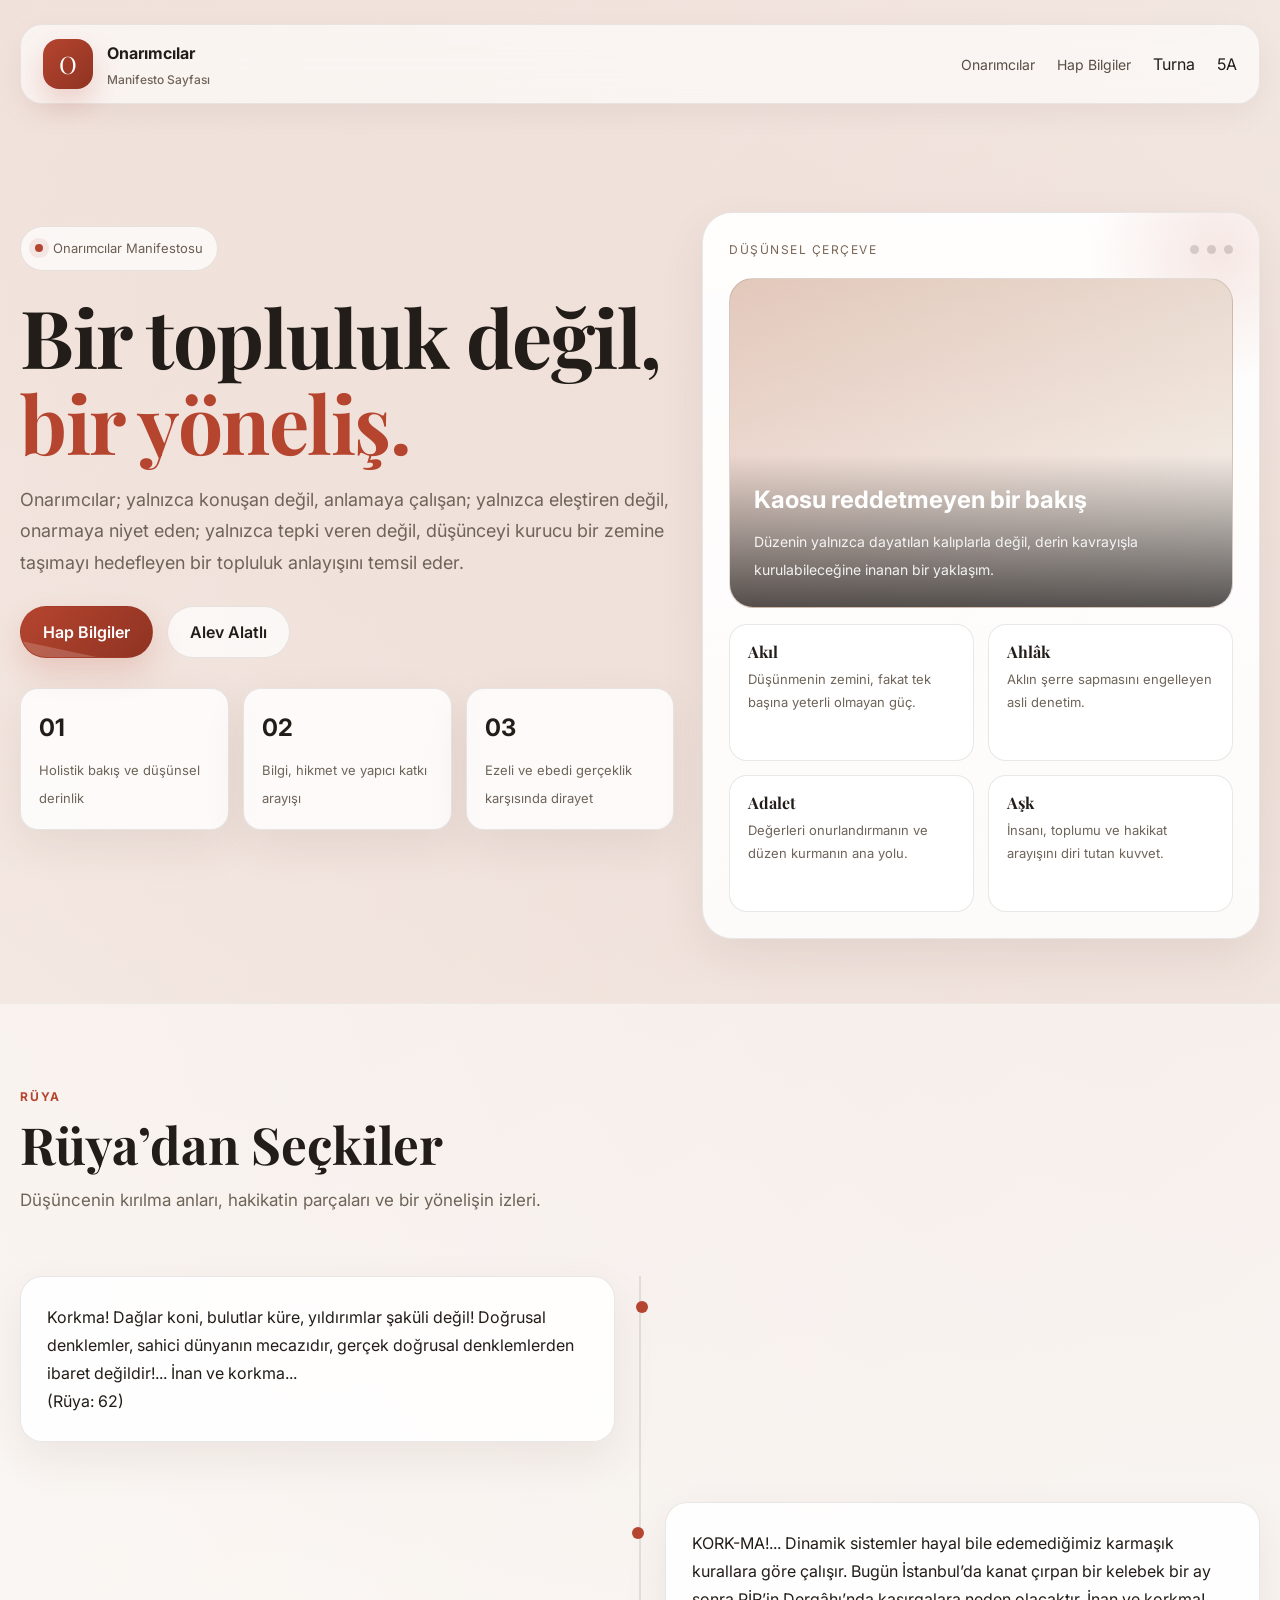
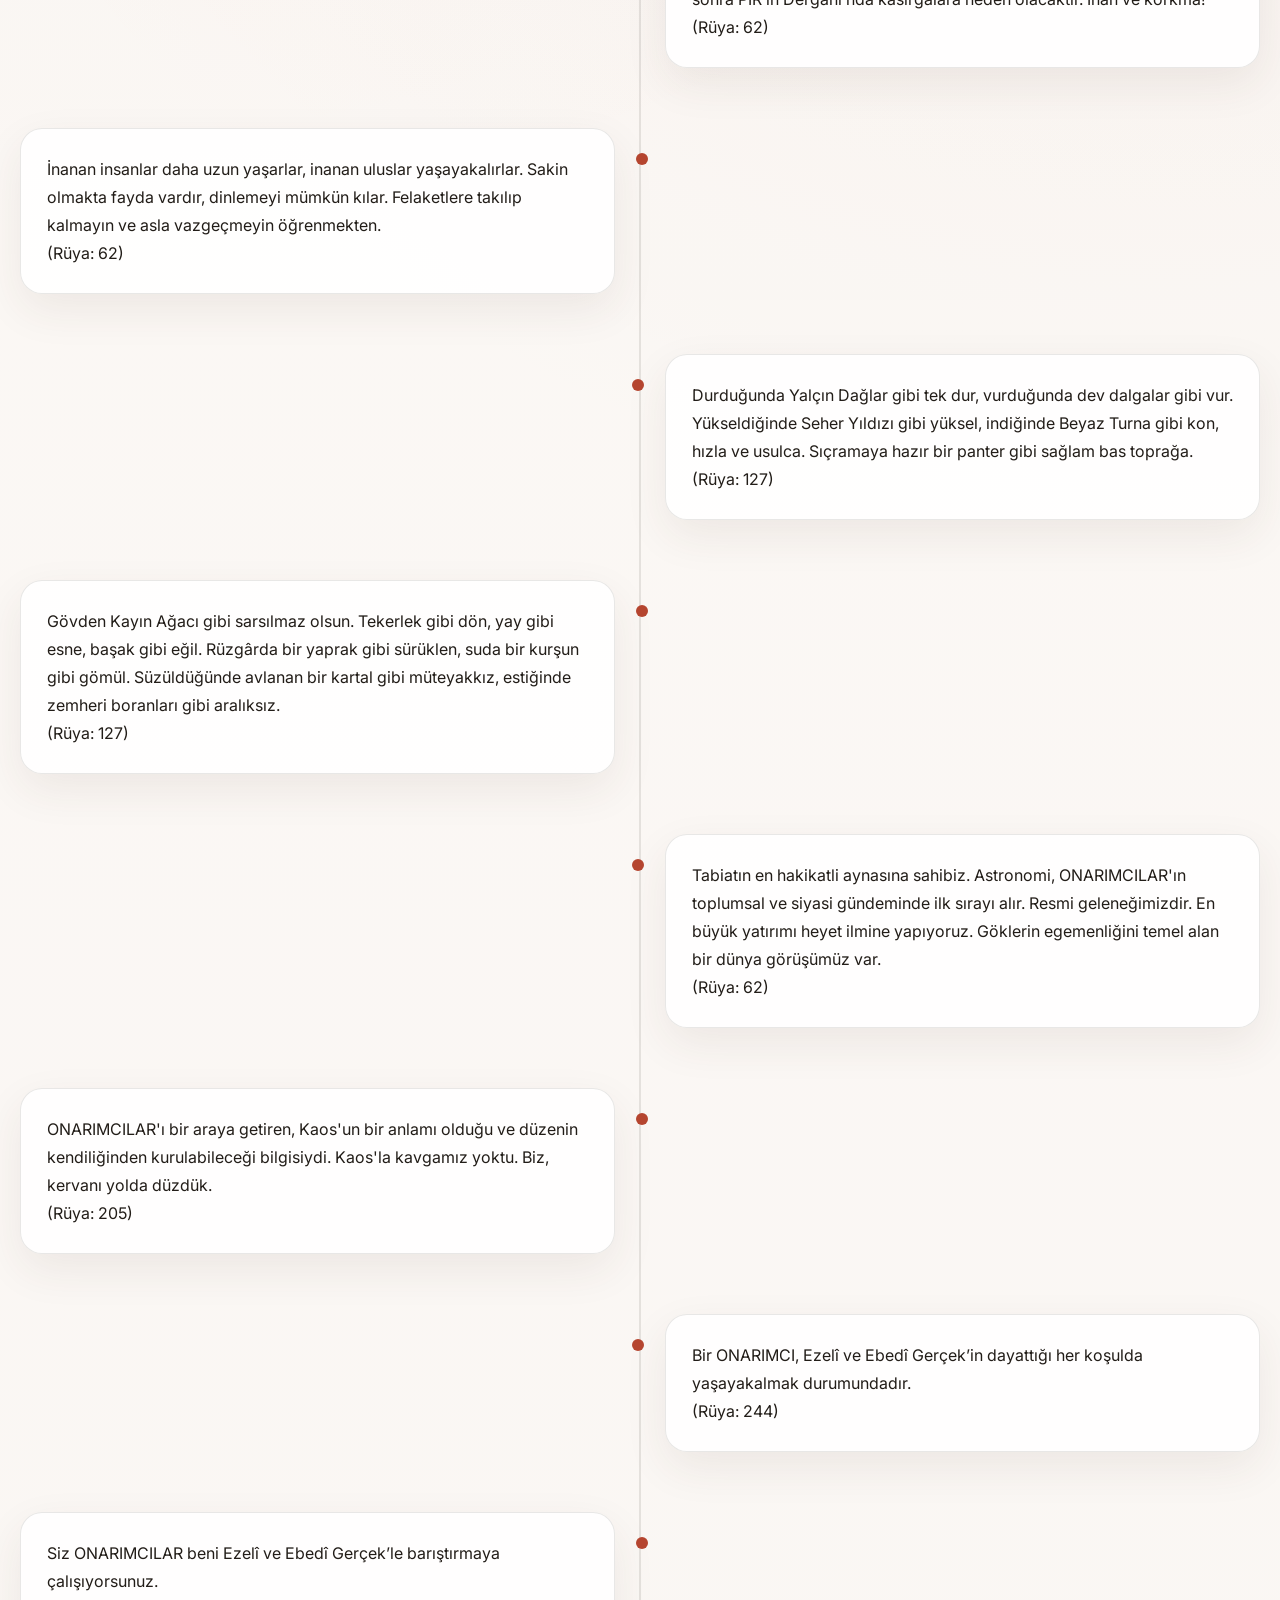
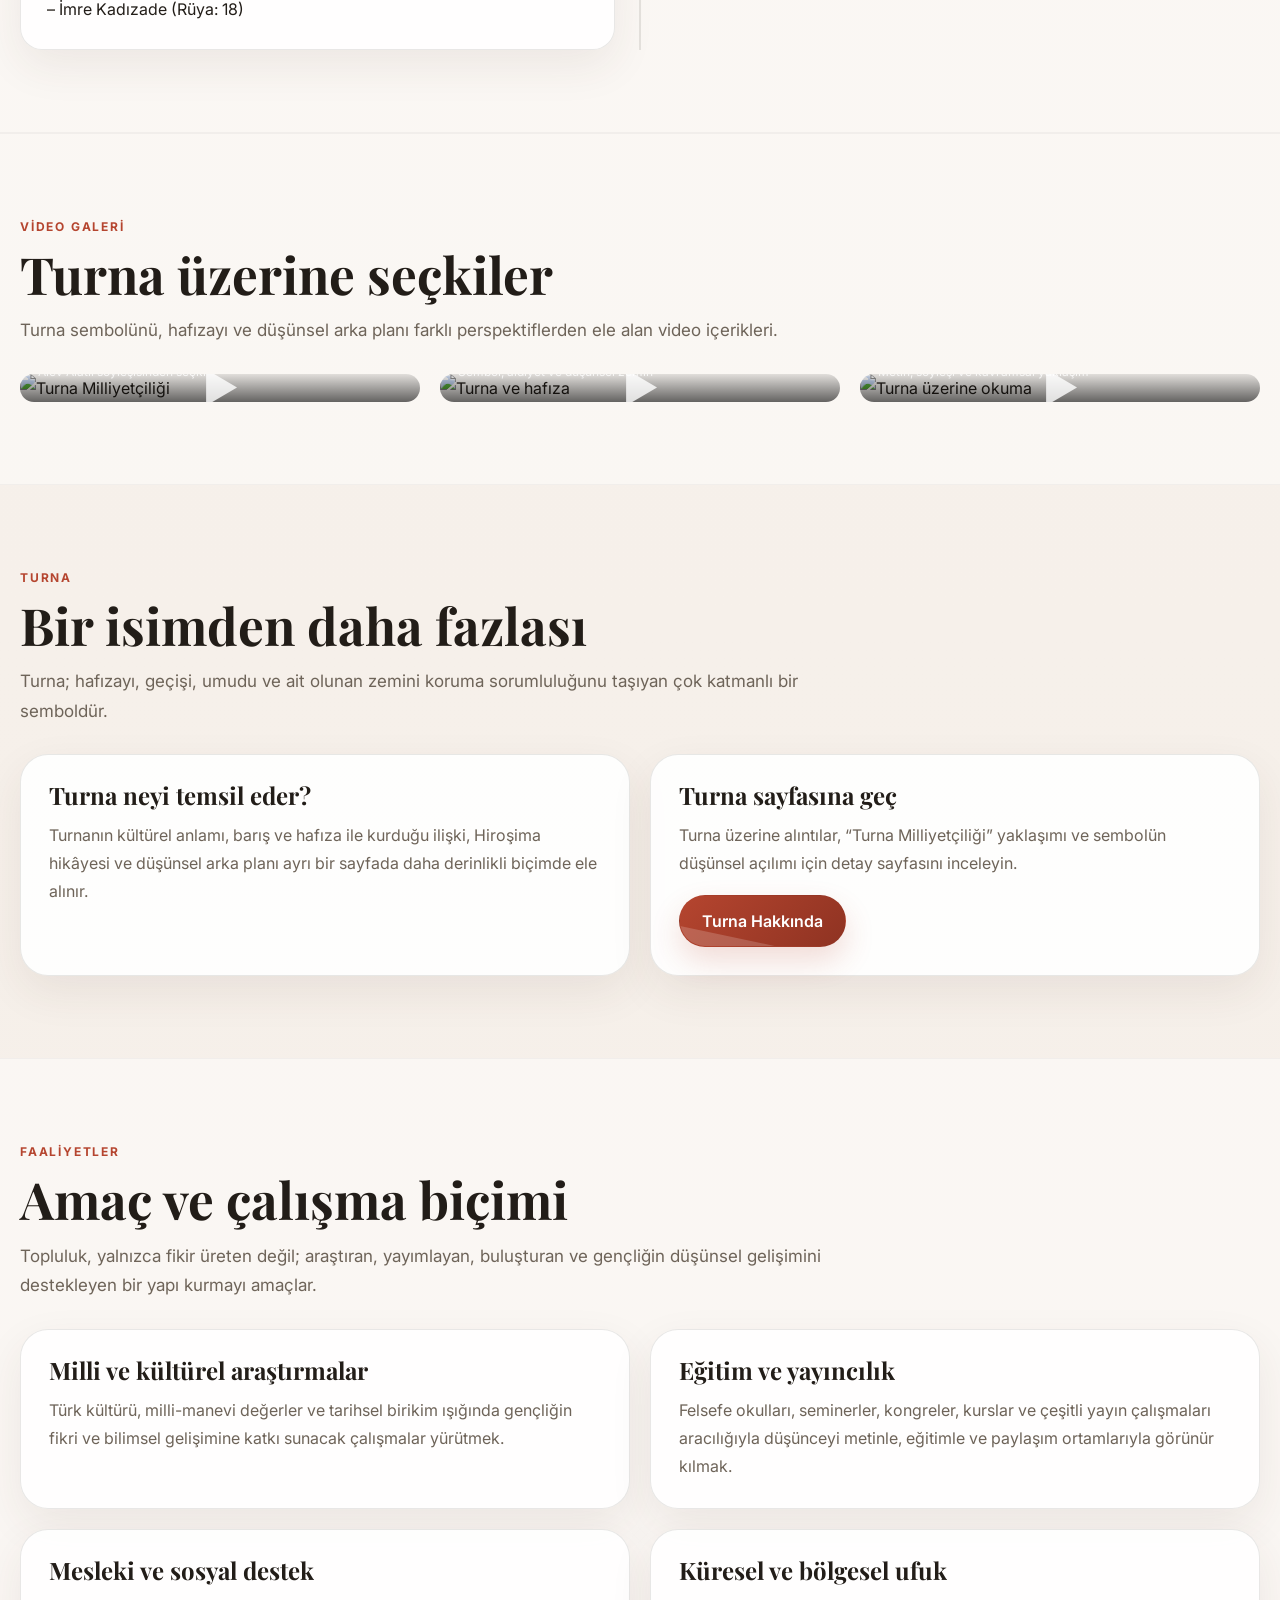
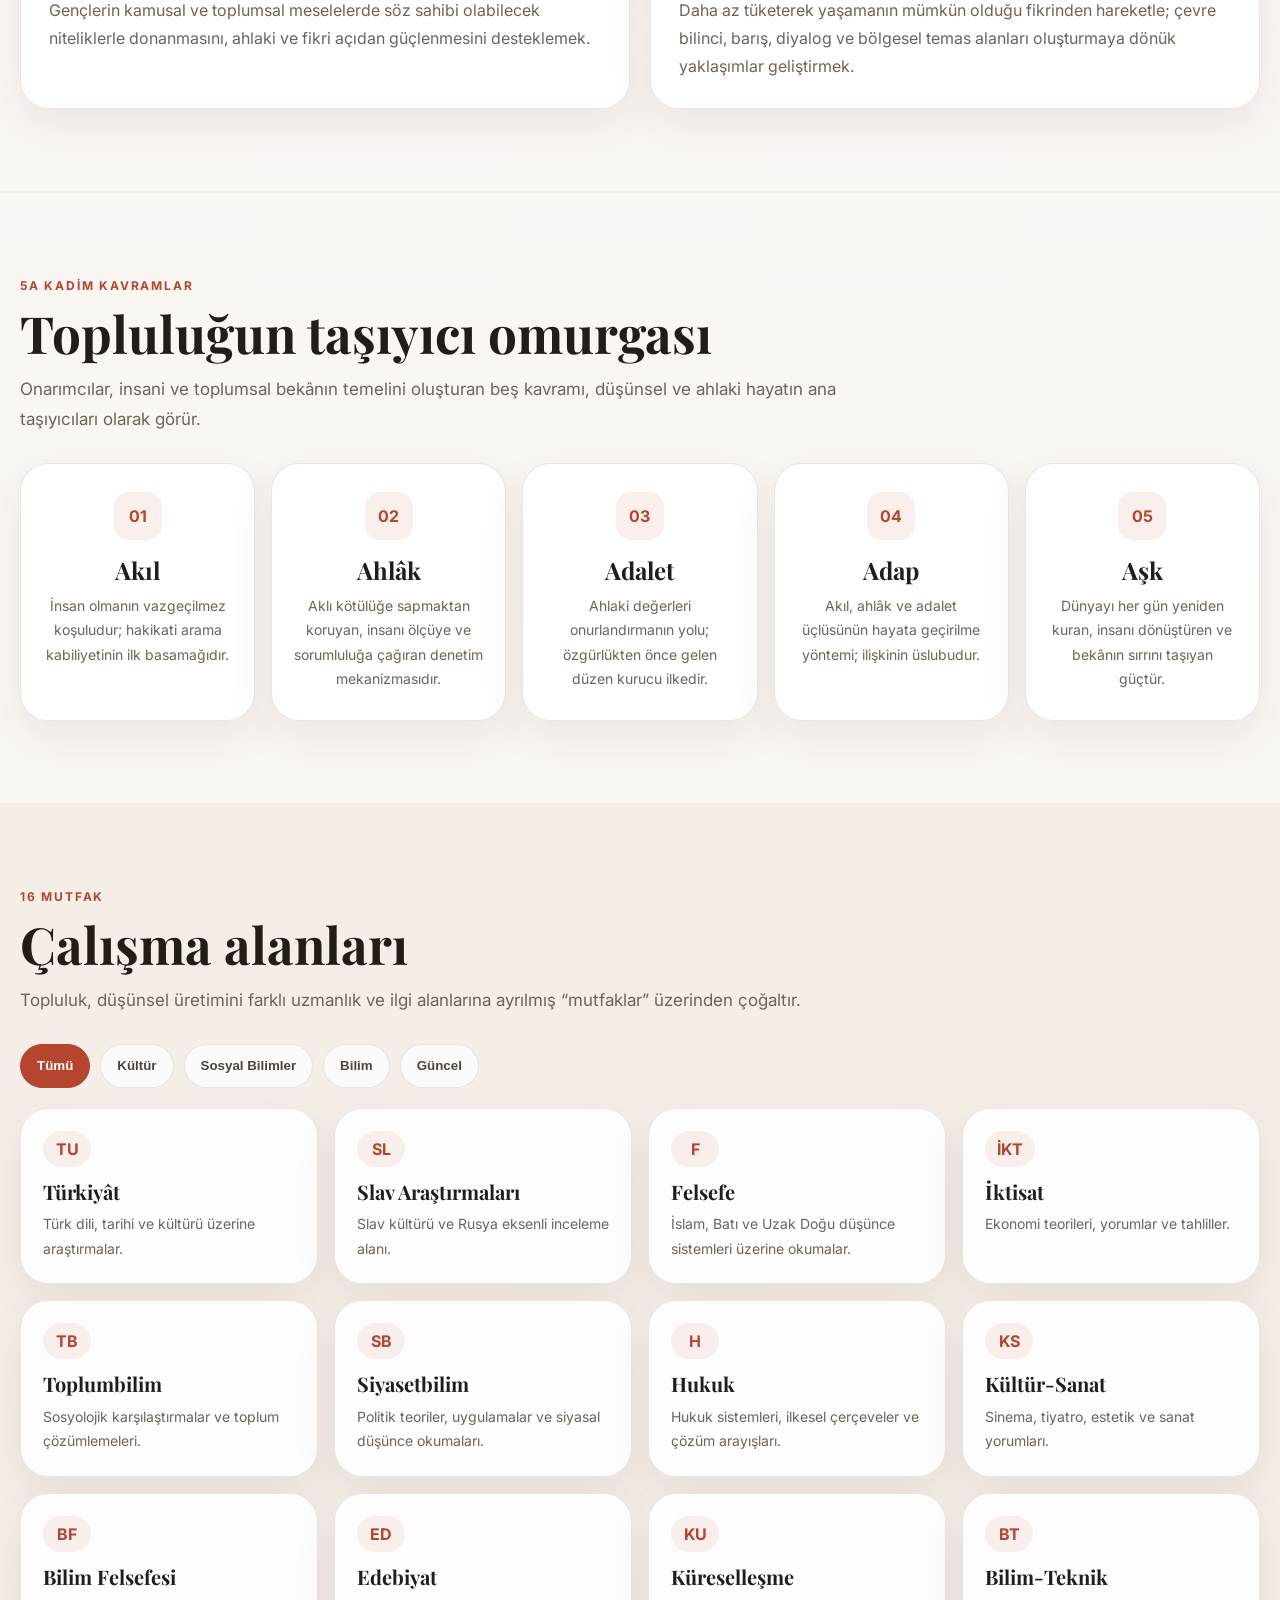
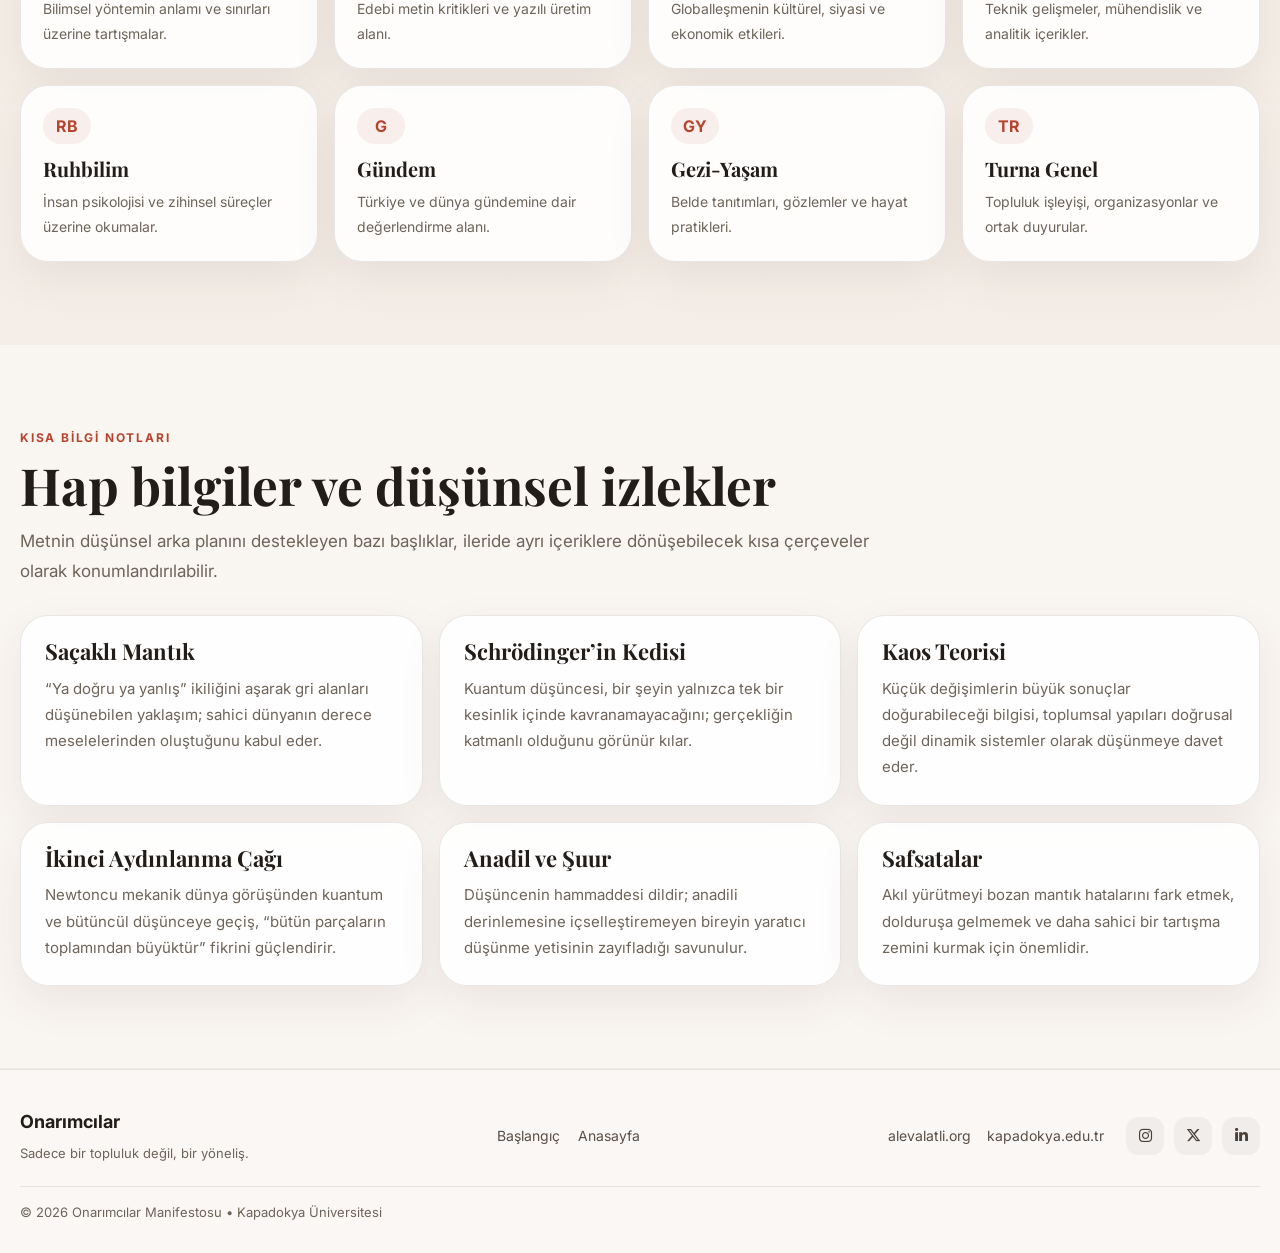
==== commit df67c9a4: "Update footer tagline for clarity" ====
--- a/index.html
+++ b/index.html
@@ -765,7 +765,7 @@
         <div class="footer-top">
           <div class="footer-brand">
             <strong>Onarımcılar</strong>
-            <span>Bir topluluk değil, bir yöneliş.</span>
+            <span>Sadece bir topluluk değil, bir yöneliş.</span>
           </div>
 
           <div class="footer-links">
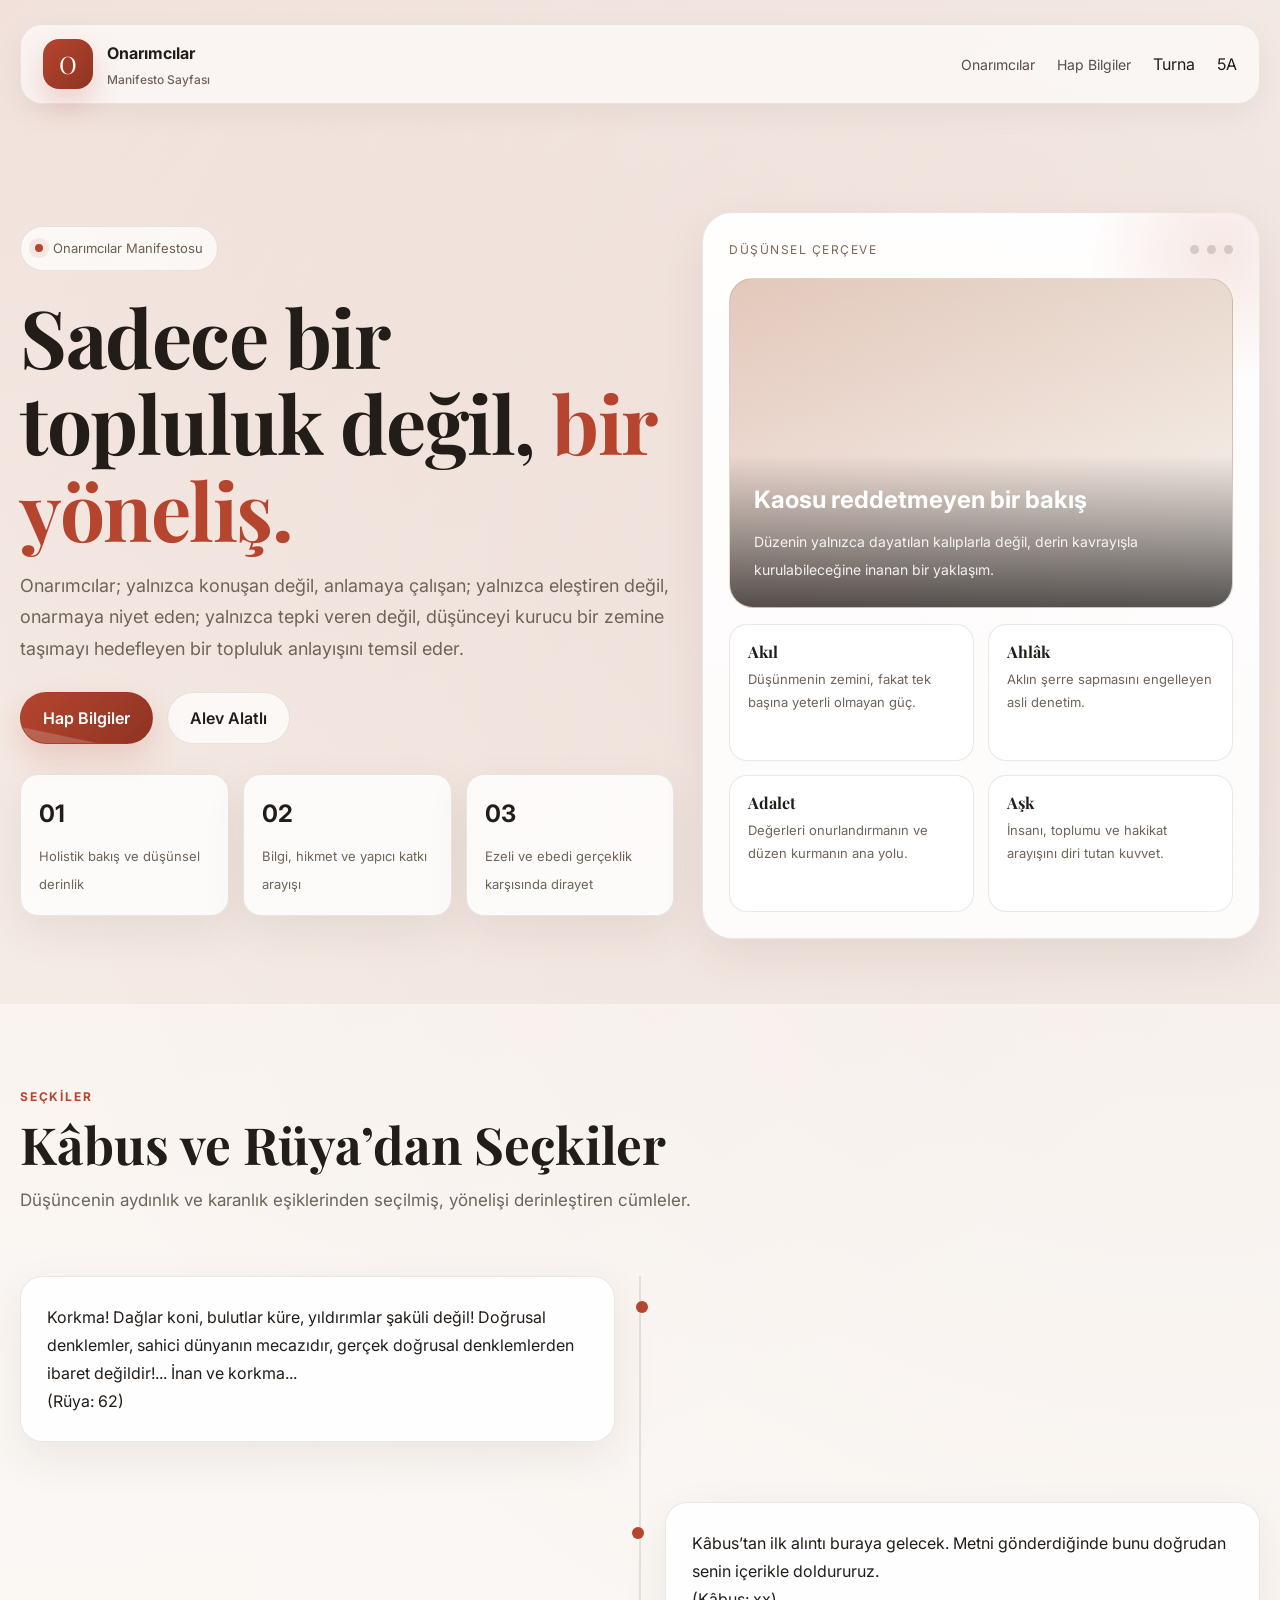
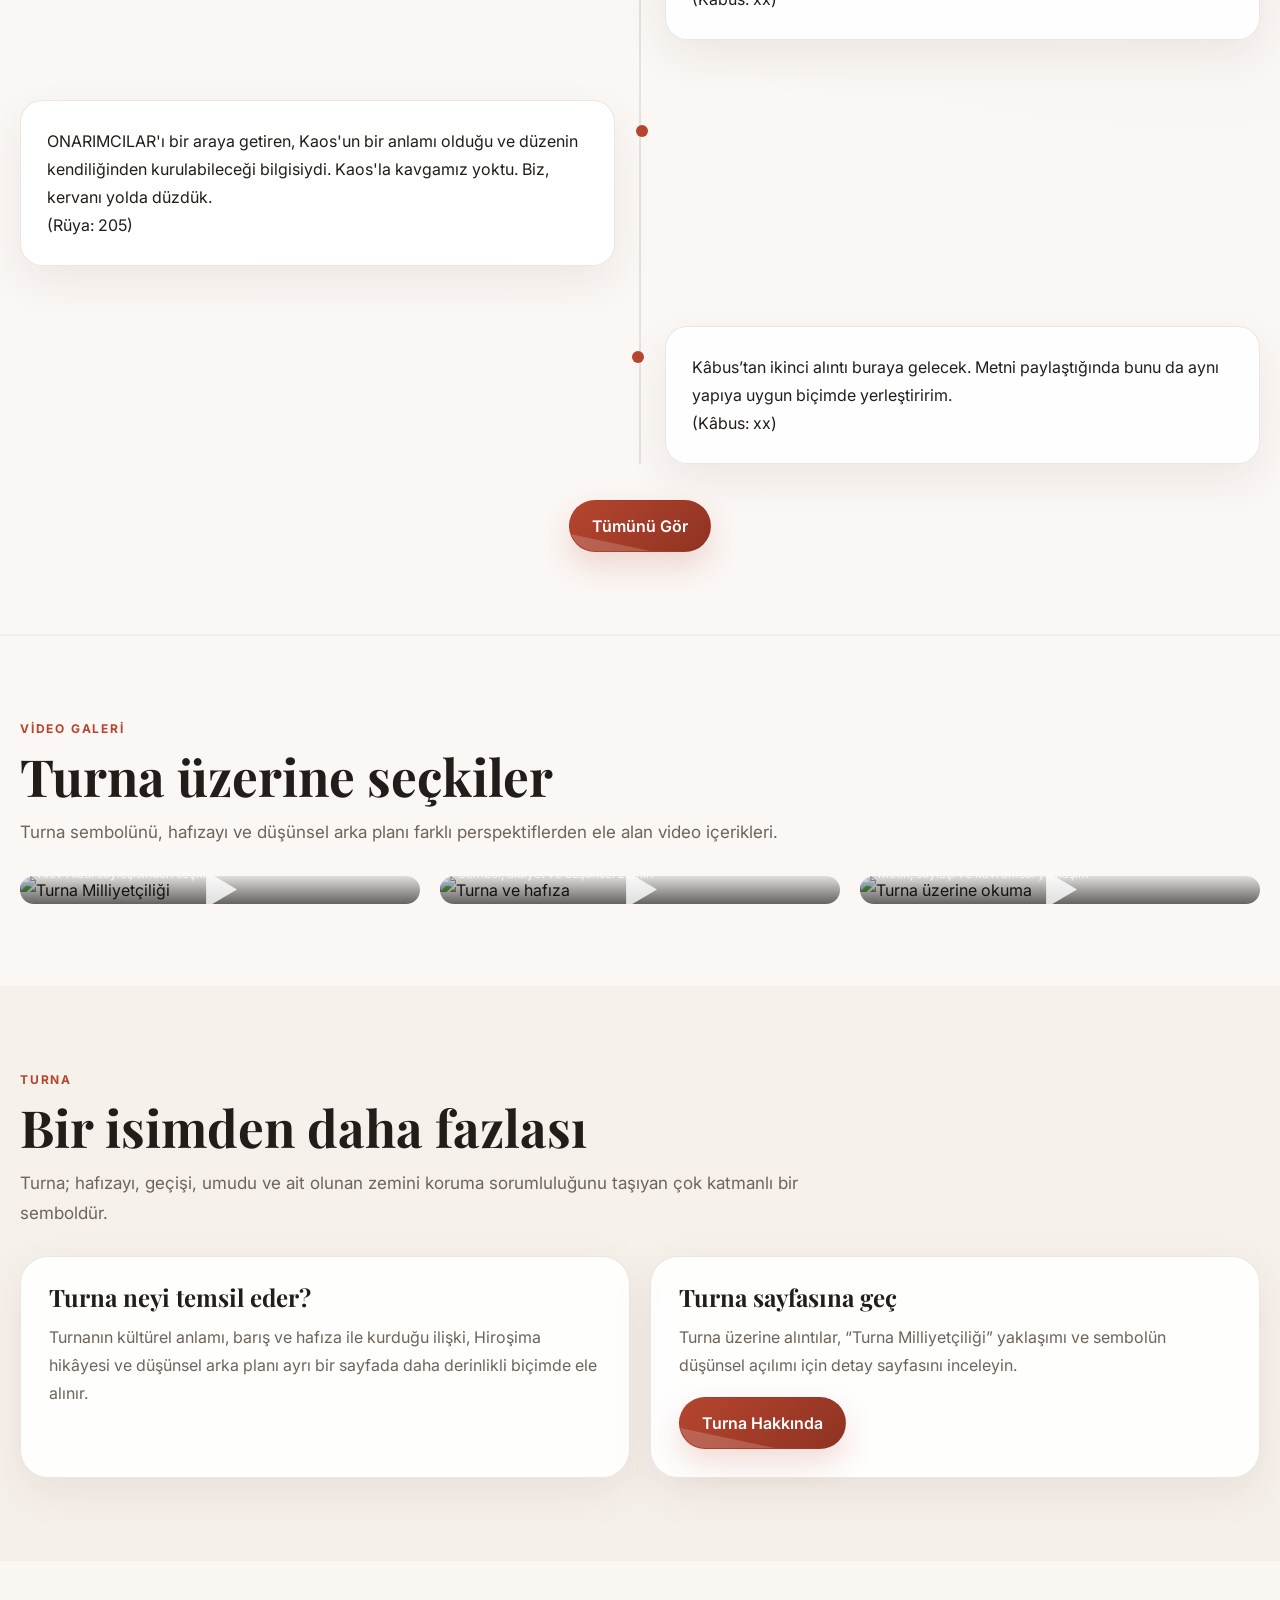
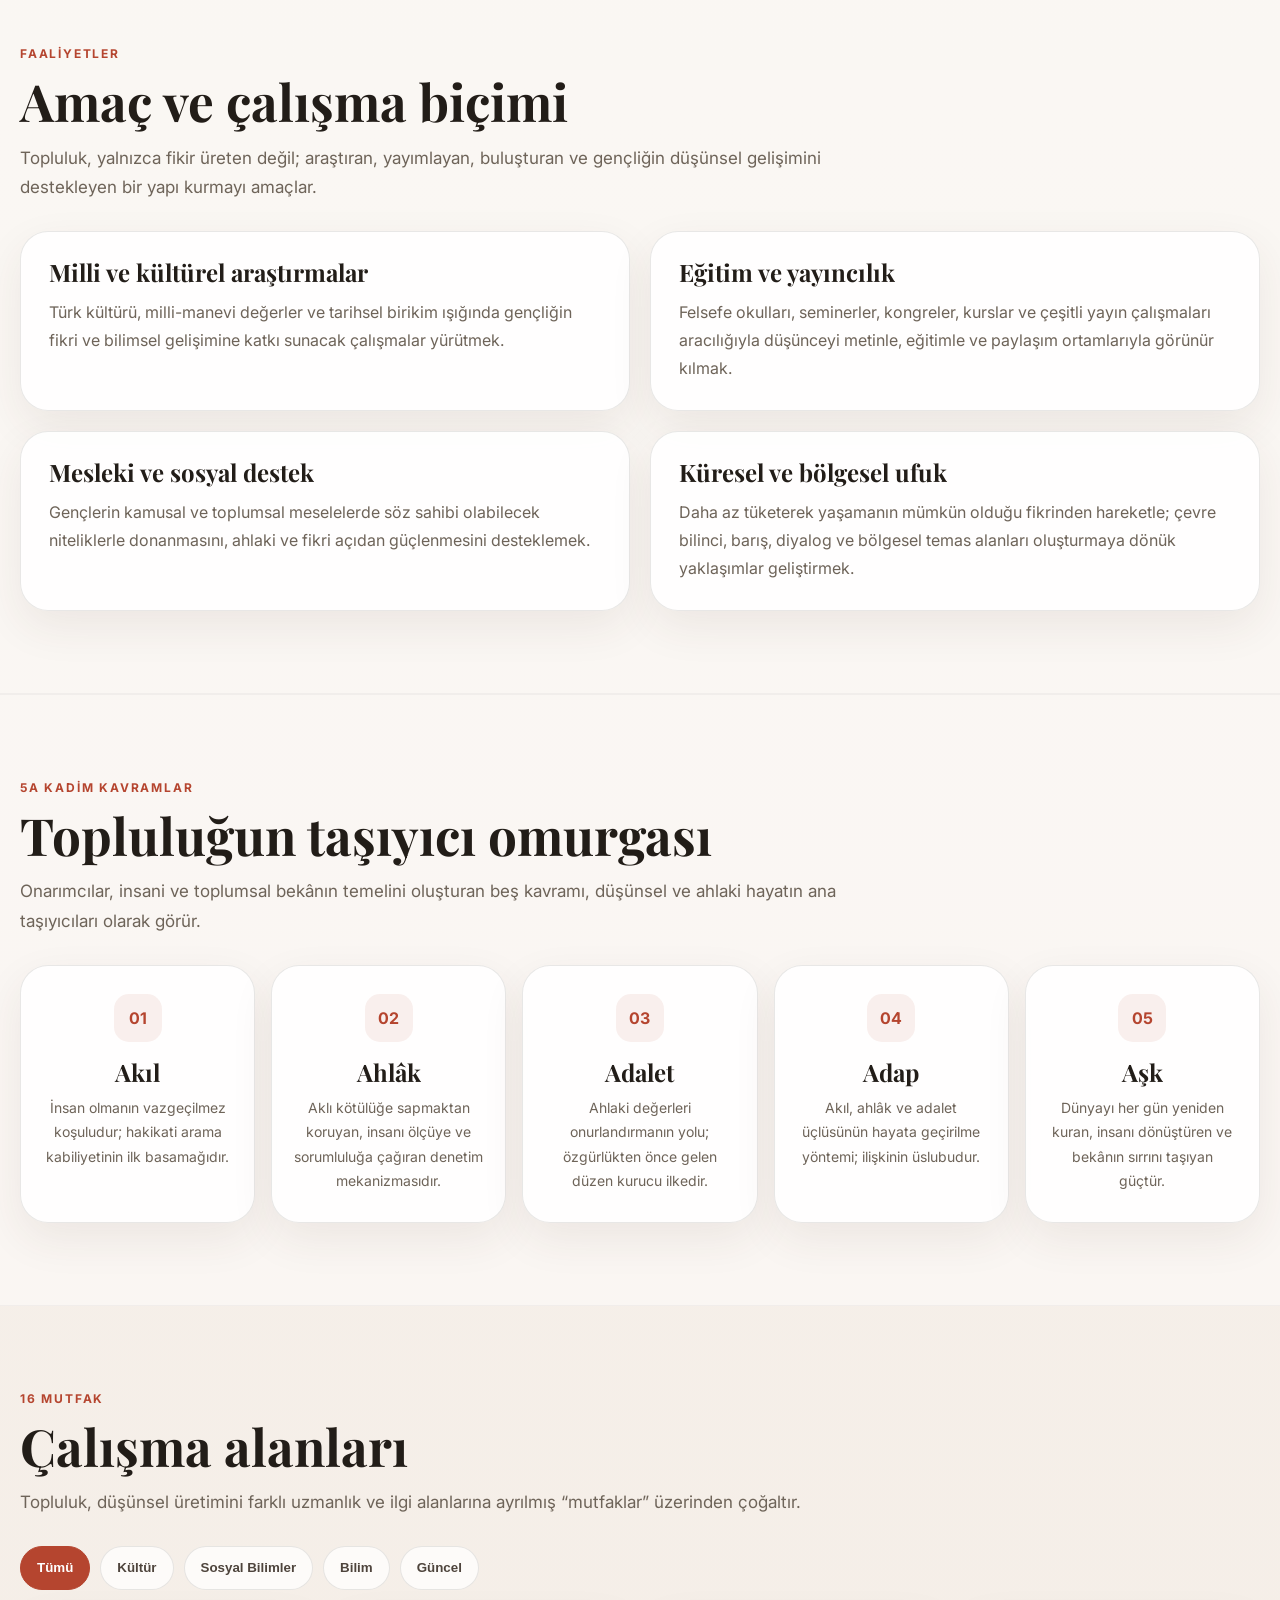
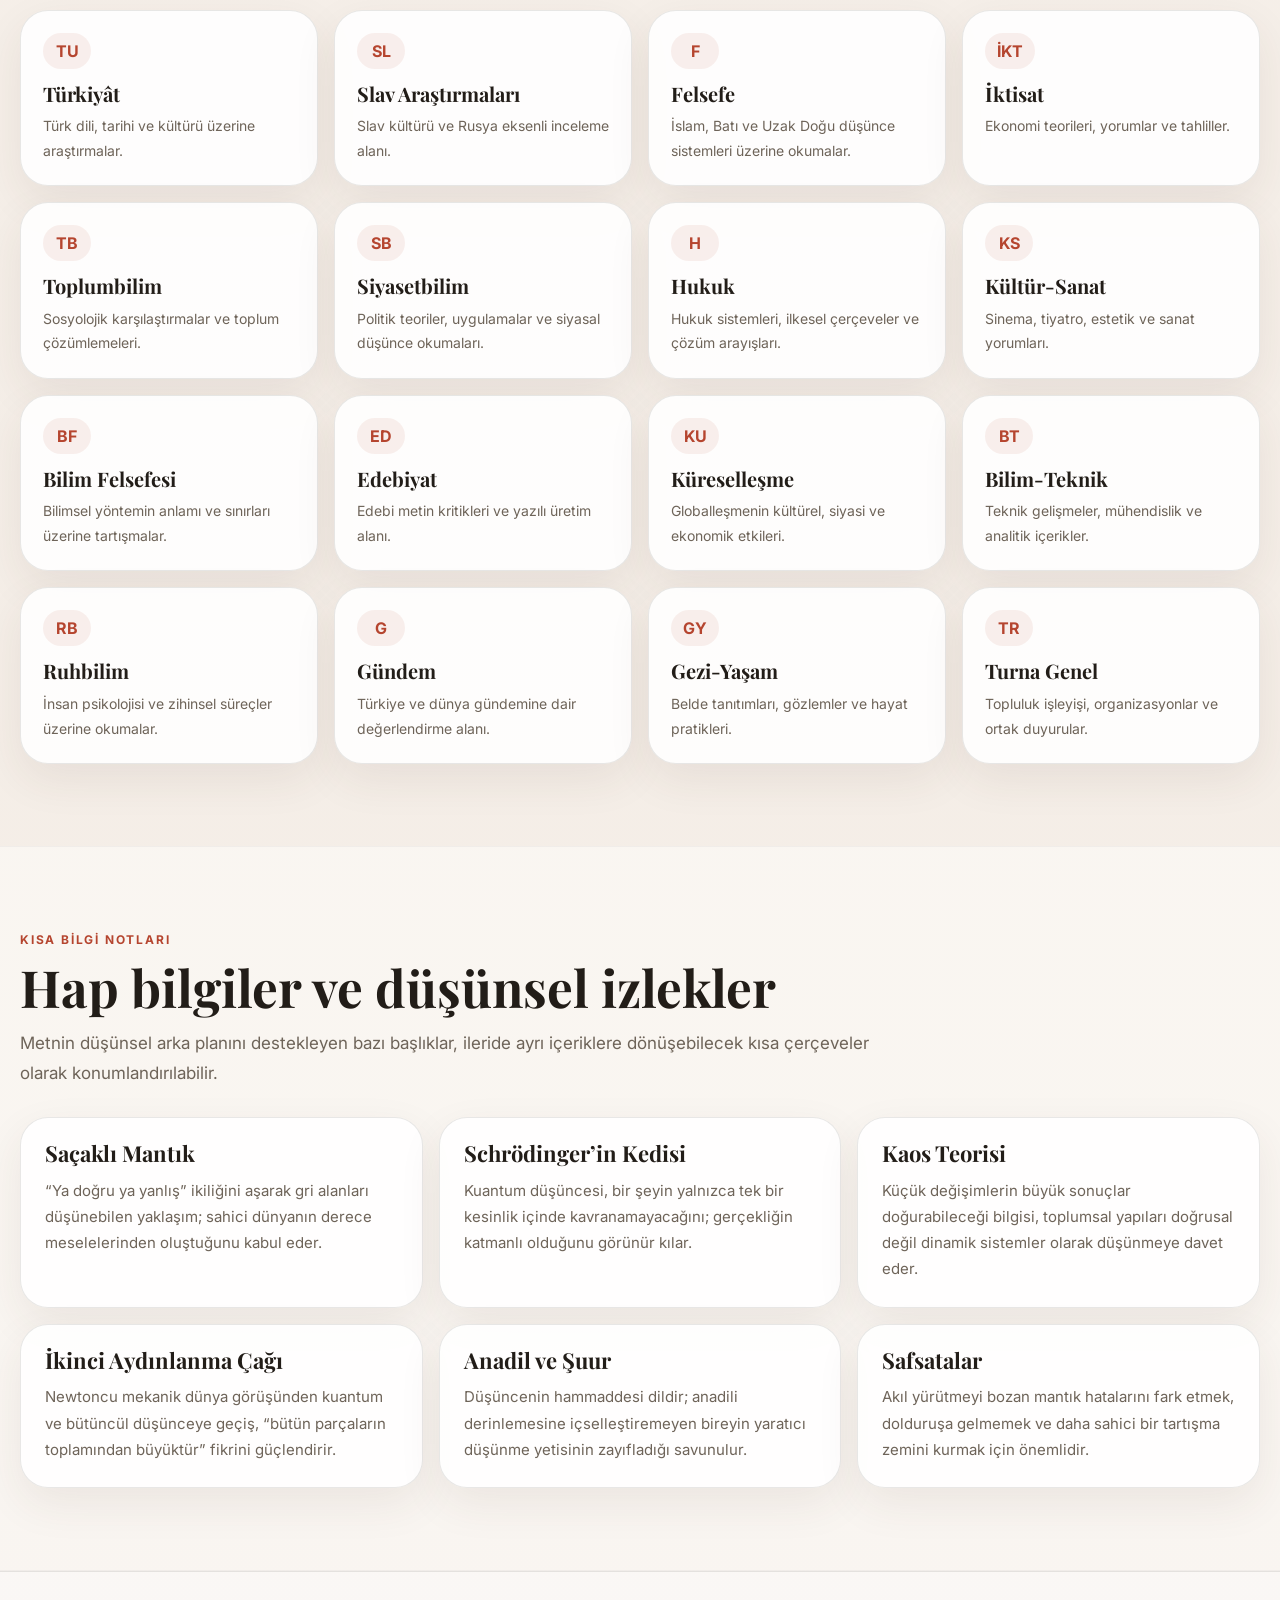
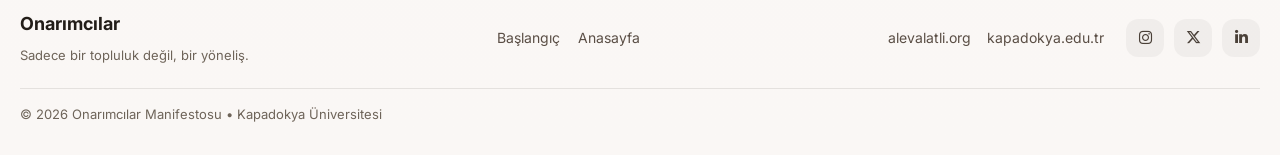
==== commit d7bfd187: "Revise text and section titles in index.html Updated text and section titles in the index.html file " ====
--- a/index.html
+++ b/index.html
@@ -154,7 +154,7 @@
           <div class="hero-copy reveal">
             <div class="eyebrow">Onarımcılar Manifestosu</div>
             <h1>
-              Bir topluluk değil,
+               Sadece bir topluluk değil,
               <span>bir yöneliş.</span>
             </h1>
             <p>
@@ -228,124 +228,70 @@
         </div>
       </section>
 
-      <!-- RÜYA'DAN SEÇKİLER -->
+    <!-- KÂBUS VE RÜYA'DAN SEÇKİLER -->
       <section id="giris" class="soft-section">
         <div class="container">
           <div class="section-head reveal">
             <div class="left">
-              <div class="section-kicker">Rüya</div>
-              <h2 class="section-title">Rüya’dan Seçkiler</h2>
+              <div class="section-kicker">Seçkiler</div>
+              <h2 class="section-title">Kâbus ve Rüya’dan Seçkiler</h2>
               <p class="section-desc">
-                Düşüncenin kırılma anları, hakikatin parçaları ve bir yönelişin
-                izleri.
-              </p>
-            </div>
-          </div>
-
+                Düşüncenin aydınlık ve karanlık eşiklerinden seçilmiş, yönelişi
+                derinleştiren cümleler.
+              </p>
+            </div>
+          </div>
+      
           <div class="ruya-timeline">
+            <!-- RÜYA 1 -->
             <div class="timeline-item left reveal">
               <div class="timeline-card">
                 <p>
                   Korkma! Dağlar koni, bulutlar küre, yıldırımlar şaküli değil!
-                  Doğrusal denklemler, sahici dünyanın mecazıdır, gerçek
-                  doğrusal denklemlerden ibaret değildir!... İnan ve korkma...
+                  Doğrusal denklemler, sahici dünyanın mecazıdır, gerçek doğrusal
+                  denklemlerden ibaret değildir!... İnan ve korkma...
                 </p>
                 <span>(Rüya: 62)</span>
               </div>
             </div>
-
+      
+            <!-- KÂBUS 1 -->
             <div class="timeline-item right reveal">
               <div class="timeline-card">
                 <p>
-                  KORK-MA!... Dinamik sistemler hayal bile edemediğimiz karmaşık
-                  kurallara göre çalışır. Bugün İstanbul’da kanat çırpan bir
-                  kelebek bir ay sonra PİR’in Dergâhı’nda kasırgalara neden
-                  olacaktır. İnan ve korkma!
+                  Kâbus’tan ilk alıntı buraya gelecek. Metni gönderdiğinde bunu
+                  doğrudan senin içerikle doldururuz.
                 </p>
-                <span>(Rüya: 62)</span>
-              </div>
-            </div>
-
-            <div class="timeline-item left reveal">
-              <div class="timeline-card">
-                <p>
-                  İnanan insanlar daha uzun yaşarlar, inanan uluslar
-                  yaşayakalırlar. Sakin olmakta fayda vardır, dinlemeyi mümkün
-                  kılar. Felaketlere takılıp kalmayın ve asla vazgeçmeyin
-                  öğrenmekten.
-                </p>
-                <span>(Rüya: 62)</span>
-              </div>
-            </div>
-
-            <div class="timeline-item right reveal">
-              <div class="timeline-card">
-                <p>
-                  Durduğunda Yalçın Dağlar gibi tek dur, vurduğunda dev dalgalar
-                  gibi vur. Yükseldiğinde Seher Yıldızı gibi yüksel, indiğinde
-                  Beyaz Turna gibi kon, hızla ve usulca. Sıçramaya hazır bir
-                  panter gibi sağlam bas toprağa.
-                </p>
-                <span>(Rüya: 127)</span>
-              </div>
-            </div>
-
-            <div class="timeline-item left reveal">
-              <div class="timeline-card">
-                <p>
-                  Gövden Kayın Ağacı gibi sarsılmaz olsun. Tekerlek gibi dön,
-                  yay gibi esne, başak gibi eğil. Rüzgârda bir yaprak gibi
-                  sürüklen, suda bir kurşun gibi gömül. Süzüldüğünde avlanan bir
-                  kartal gibi müteyakkız, estiğinde zemheri boranları gibi
-                  aralıksız.
-                </p>
-                <span>(Rüya: 127)</span>
-              </div>
-            </div>
-
-            <div class="timeline-item right reveal">
-              <div class="timeline-card">
-                <p>
-                  Tabiatın en hakikatli aynasına sahibiz. Astronomi,
-                  ONARIMCILAR'ın toplumsal ve siyasi gündeminde ilk sırayı alır.
-                  Resmi geleneğimizdir. En büyük yatırımı heyet ilmine
-                  yapıyoruz. Göklerin egemenliğini temel alan bir dünya
-                  görüşümüz var.
-                </p>
-                <span>(Rüya: 62)</span>
-              </div>
-            </div>
-
+                <span>(Kâbus: xx)</span>
+              </div>
+            </div>
+      
+            <!-- RÜYA 2 -->
             <div class="timeline-item left reveal">
               <div class="timeline-card">
                 <p>
                   ONARIMCILAR'ı bir araya getiren, Kaos'un bir anlamı olduğu ve
-                  düzenin kendiliğinden kurulabileceği bilgisiydi. Kaos'la
-                  kavgamız yoktu. Biz, kervanı yolda düzdük.
+                  düzenin kendiliğinden kurulabileceği bilgisiydi. Kaos'la kavgamız
+                  yoktu. Biz, kervanı yolda düzdük.
                 </p>
                 <span>(Rüya: 205)</span>
               </div>
             </div>
-
+      
+            <!-- KÂBUS 2 -->
             <div class="timeline-item right reveal">
               <div class="timeline-card">
                 <p>
-                  Bir ONARIMCI, Ezelî ve Ebedî Gerçek’in dayattığı her koşulda
-                  yaşayakalmak durumundadır.
+                  Kâbus’tan ikinci alıntı buraya gelecek. Metni paylaştığında bunu da
+                  aynı yapıya uygun biçimde yerleştiririm.
                 </p>
-                <span>(Rüya: 244)</span>
-              </div>
-            </div>
-
-            <div class="timeline-item left reveal">
-              <div class="timeline-card">
-                <p>
-                  Siz ONARIMCILAR beni Ezelî ve Ebedî Gerçek’le barıştırmaya
-                  çalışıyorsunuz.
-                </p>
-                <span>– İmre Kadızade (Rüya: 18)</span>
-              </div>
-            </div>
+                <span>(Kâbus: xx)</span>
+              </div>
+            </div>
+          </div>
+      
+          <div style="text-align: center; margin-top: 36px;" class="reveal">
+            <a href="seckiler.html" class="btn btn-primary">Tümünü Gör</a>
           </div>
         </div>
       </section>
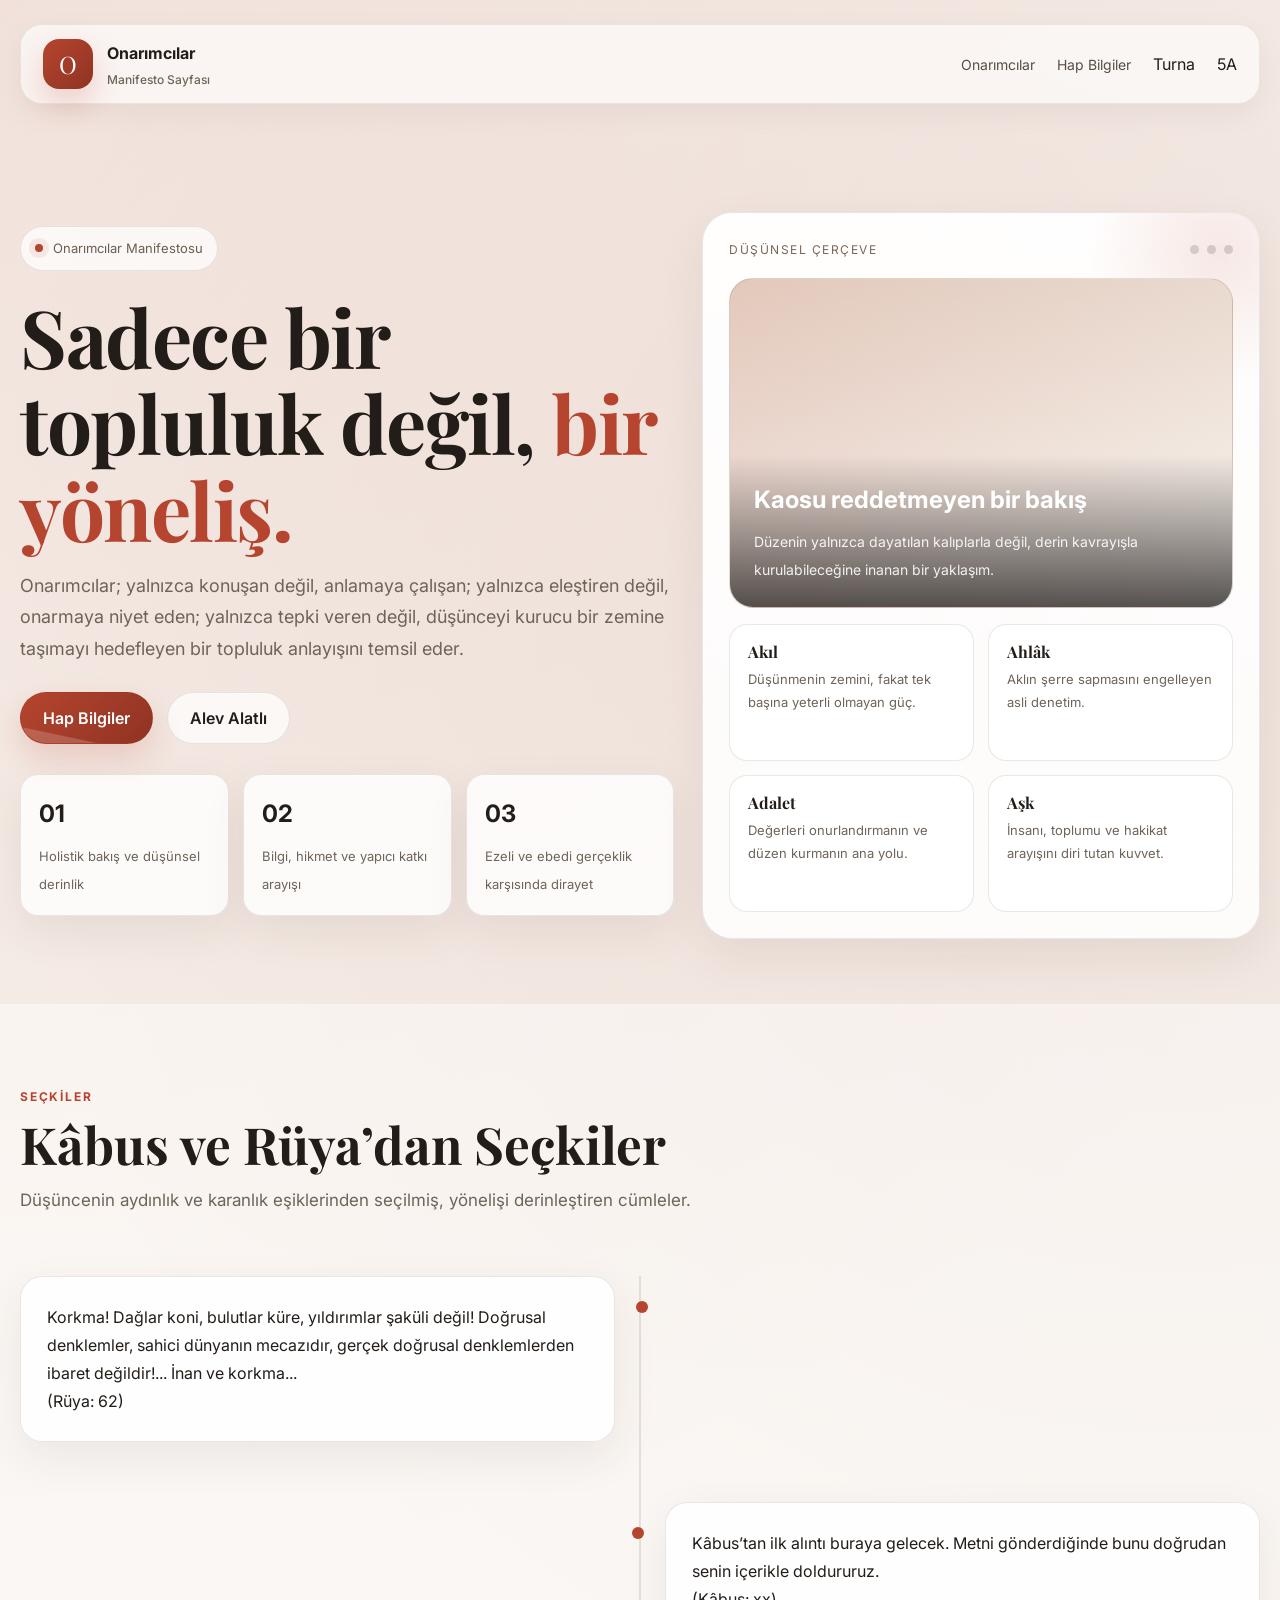
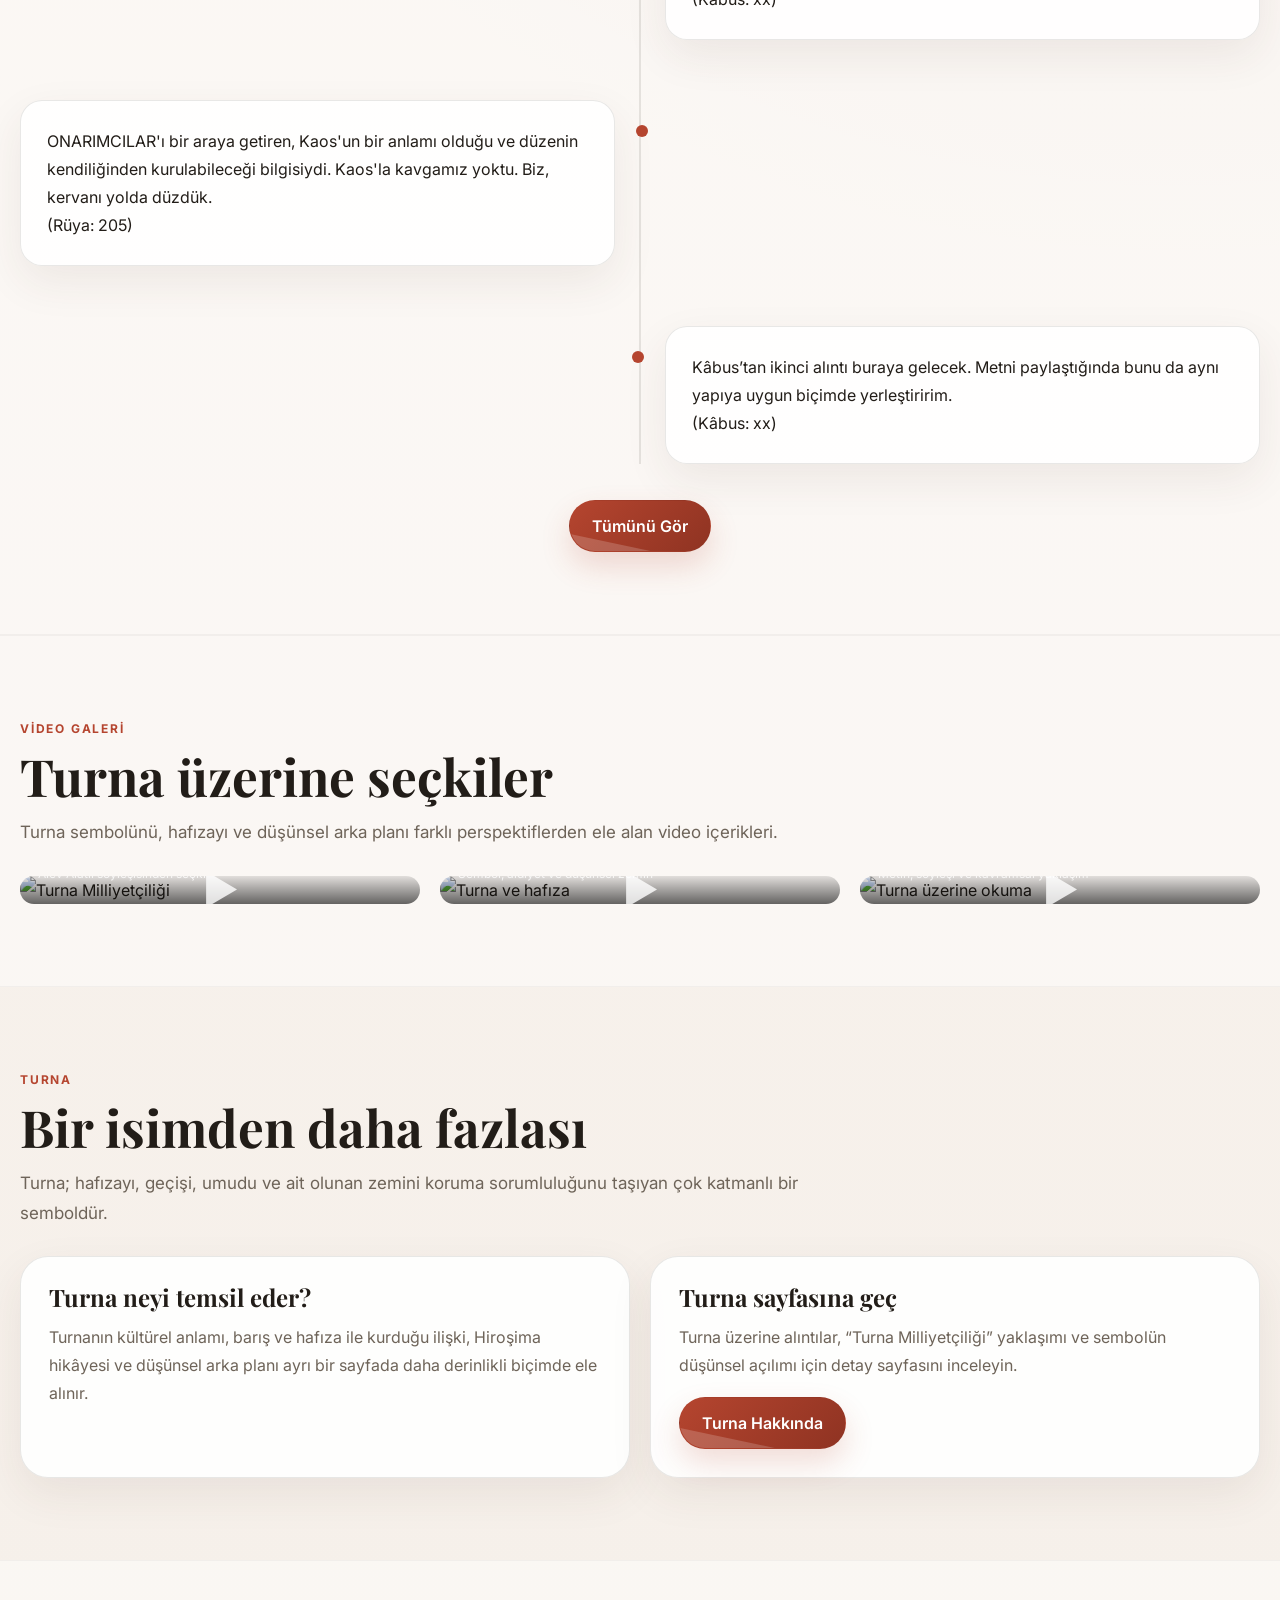
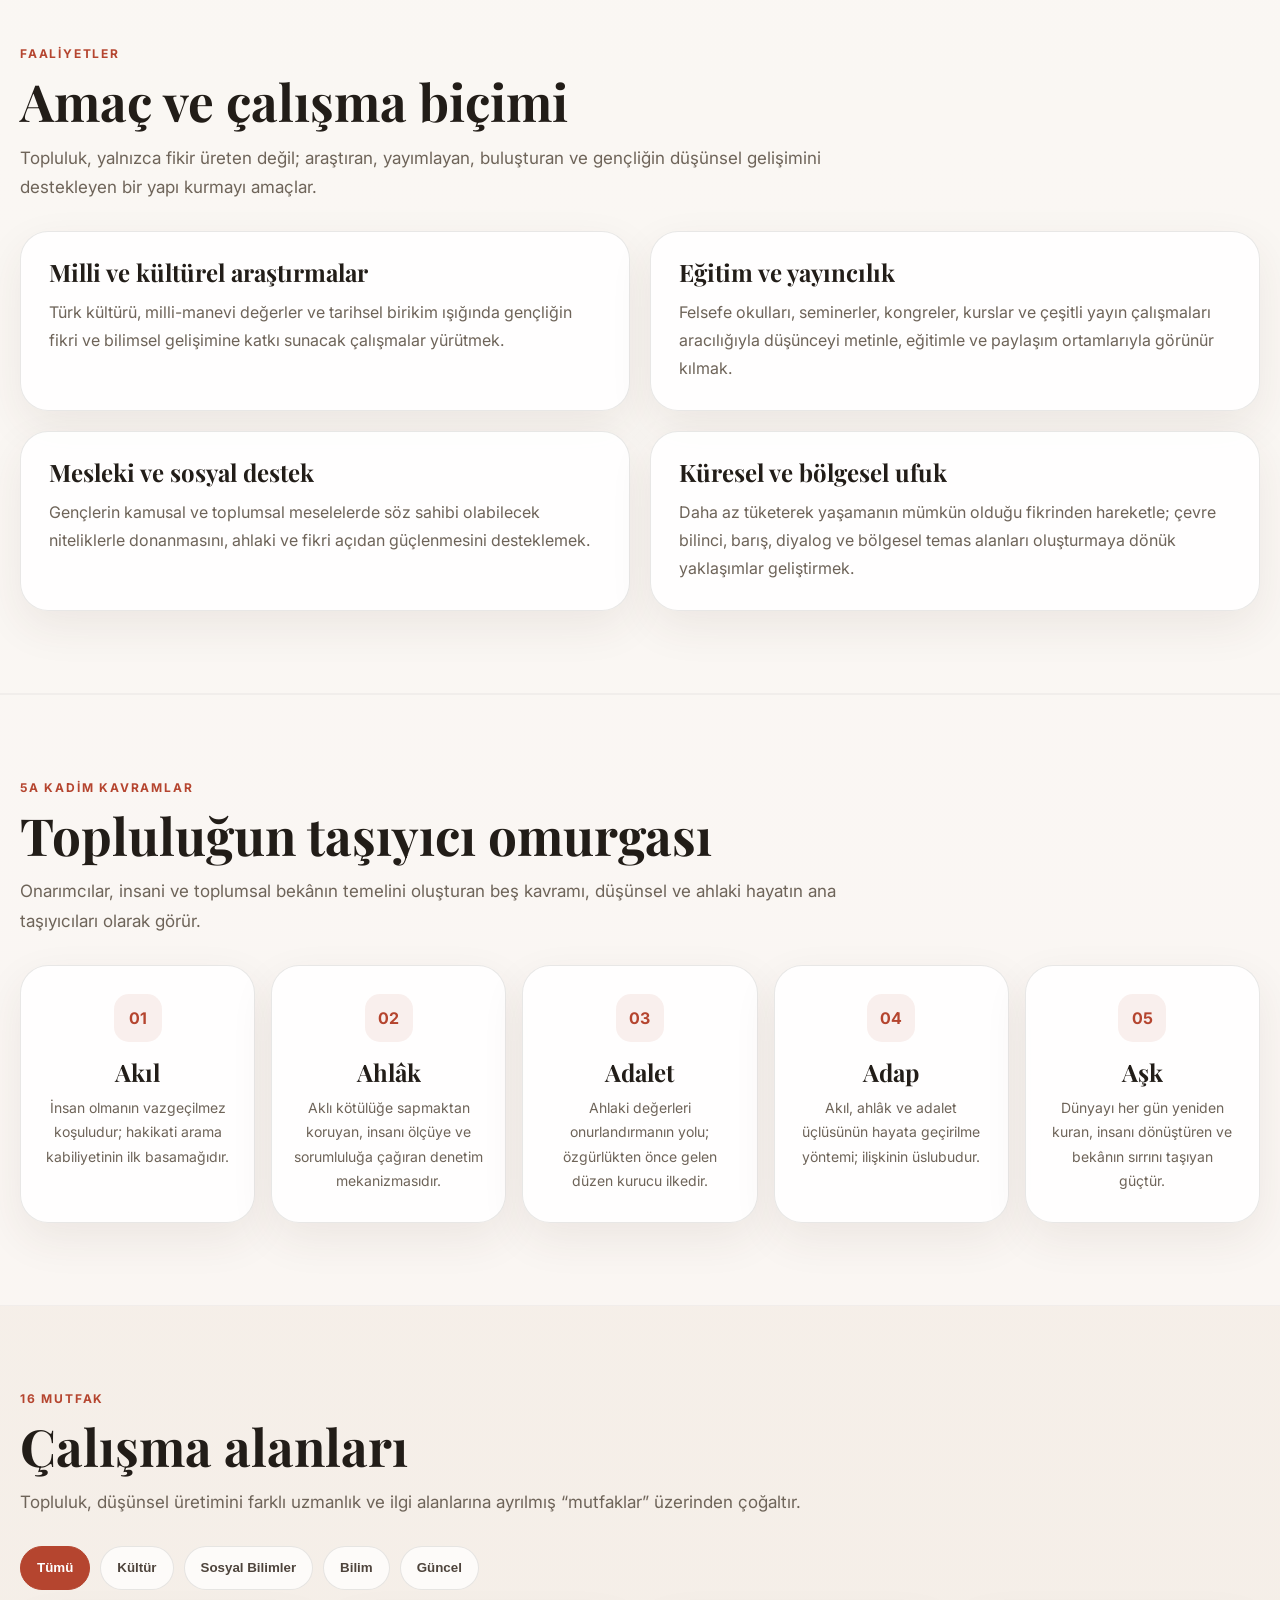
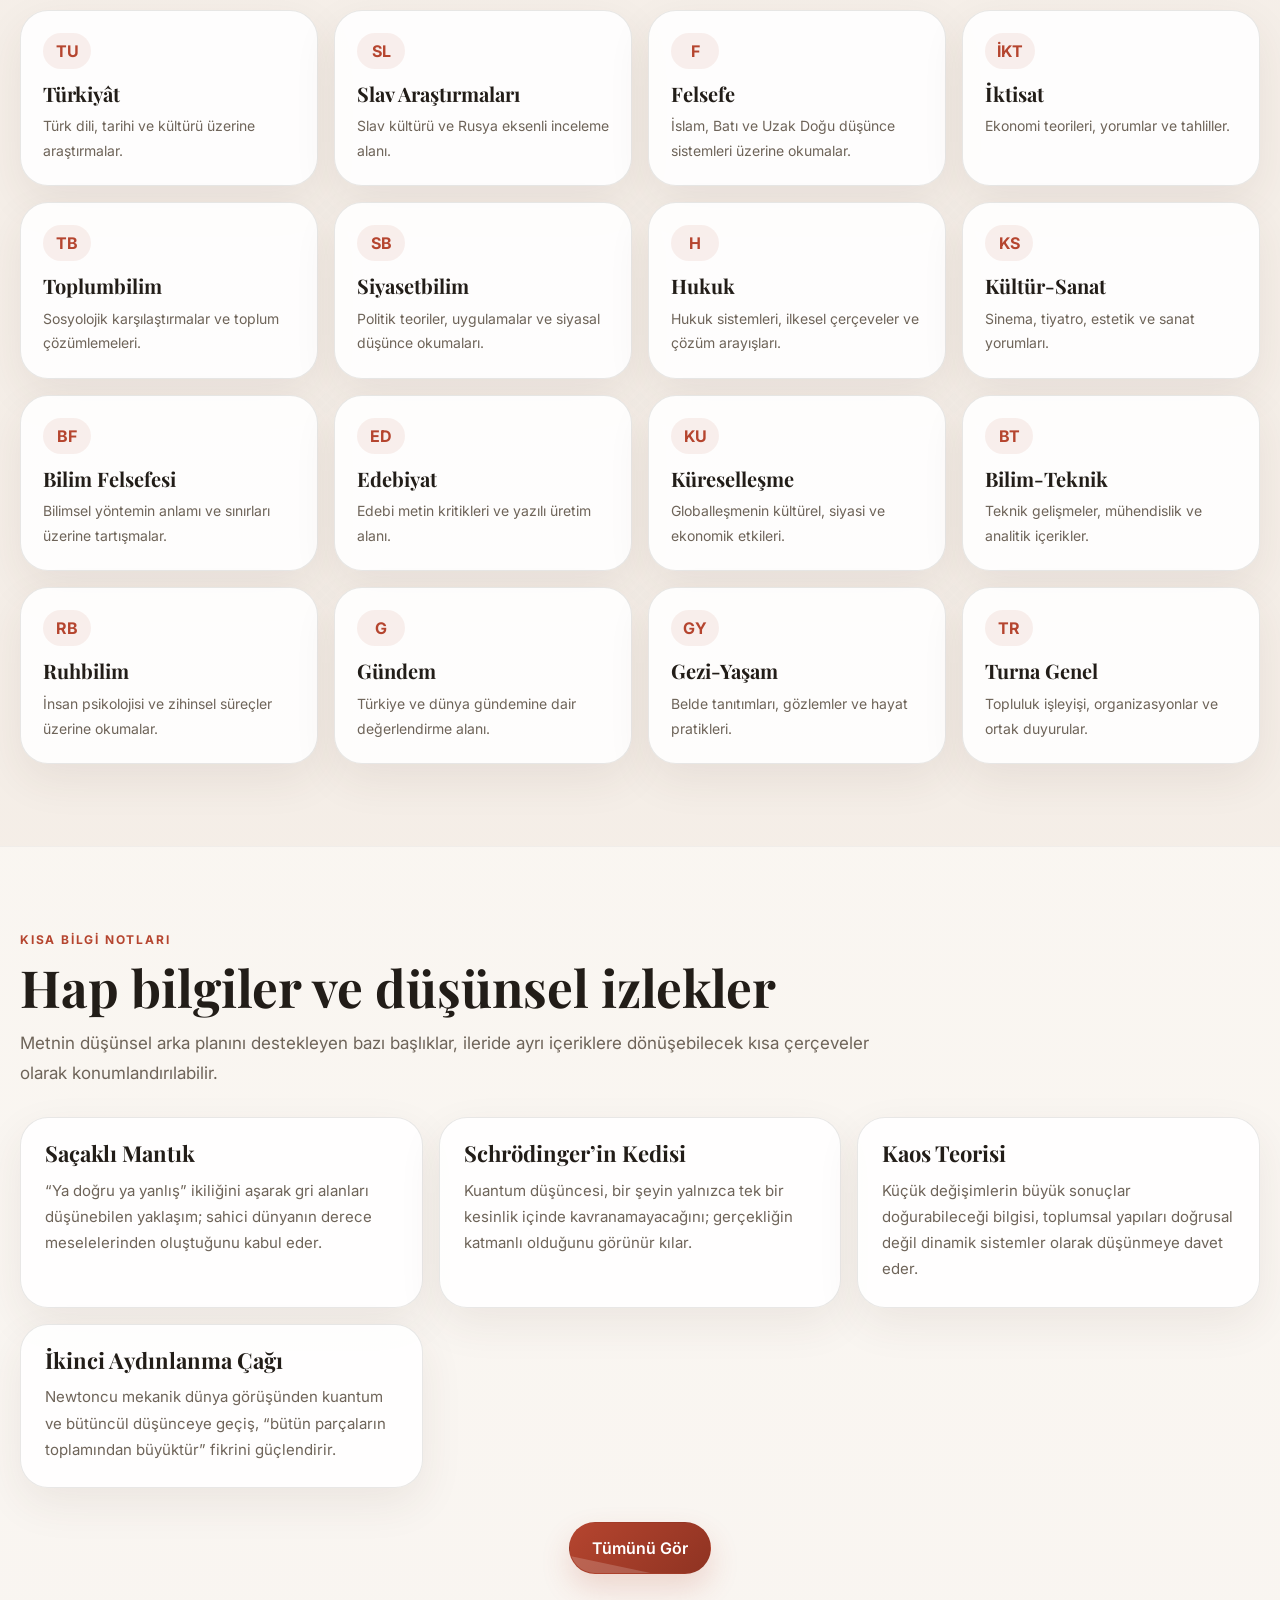
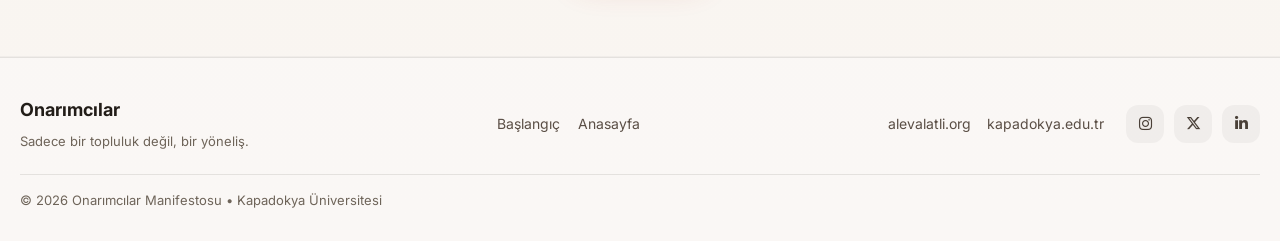
==== commit d7b80cfb: "Remove unused articles and add button for more info" ====
--- a/index.html
+++ b/index.html
@@ -647,7 +647,7 @@
               </p>
             </div>
           </div>
-
+      
           <div class="notes-grid">
             <article class="note-card reveal" id="sacagli">
               <h3>Saçaklı Mantık</h3>
@@ -657,7 +657,7 @@
                 eder.
               </p>
             </article>
-
+      
             <article class="note-card reveal" id="kedi">
               <h3>Schrödinger’in Kedisi</h3>
               <p>
@@ -665,7 +665,7 @@
                 kavranamayacağını; gerçekliğin katmanlı olduğunu görünür kılar.
               </p>
             </article>
-
+      
             <article class="note-card reveal" id="kuantum">
               <h3>Kaos Teorisi</h3>
               <p>
@@ -674,7 +674,7 @@
                 düşünmeye davet eder.
               </p>
             </article>
-
+      
             <article class="note-card reveal">
               <h3>İkinci Aydınlanma Çağı</h3>
               <p>
@@ -683,24 +683,10 @@
                 güçlendirir.
               </p>
             </article>
-
-            <article class="note-card reveal">
-              <h3>Anadil ve Şuur</h3>
-              <p>
-                Düşüncenin hammaddesi dildir; anadili derinlemesine
-                içselleştiremeyen bireyin yaratıcı düşünme yetisinin zayıfladığı
-                savunulur.
-              </p>
-            </article>
-
-            <article class="note-card reveal">
-              <h3>Safsatalar</h3>
-              <p>
-                Akıl yürütmeyi bozan mantık hatalarını fark etmek, dolduruşa
-                gelmemek ve daha sahici bir tartışma zemini kurmak için
-                önemlidir.
-              </p>
-            </article>
+          </div>
+      
+          <div style="text-align:center; margin-top:34px;" class="reveal">
+            <a href="hap-bilgiler.html" class="btn btn-primary">Tümünü Gör</a>
           </div>
         </div>
       </section>
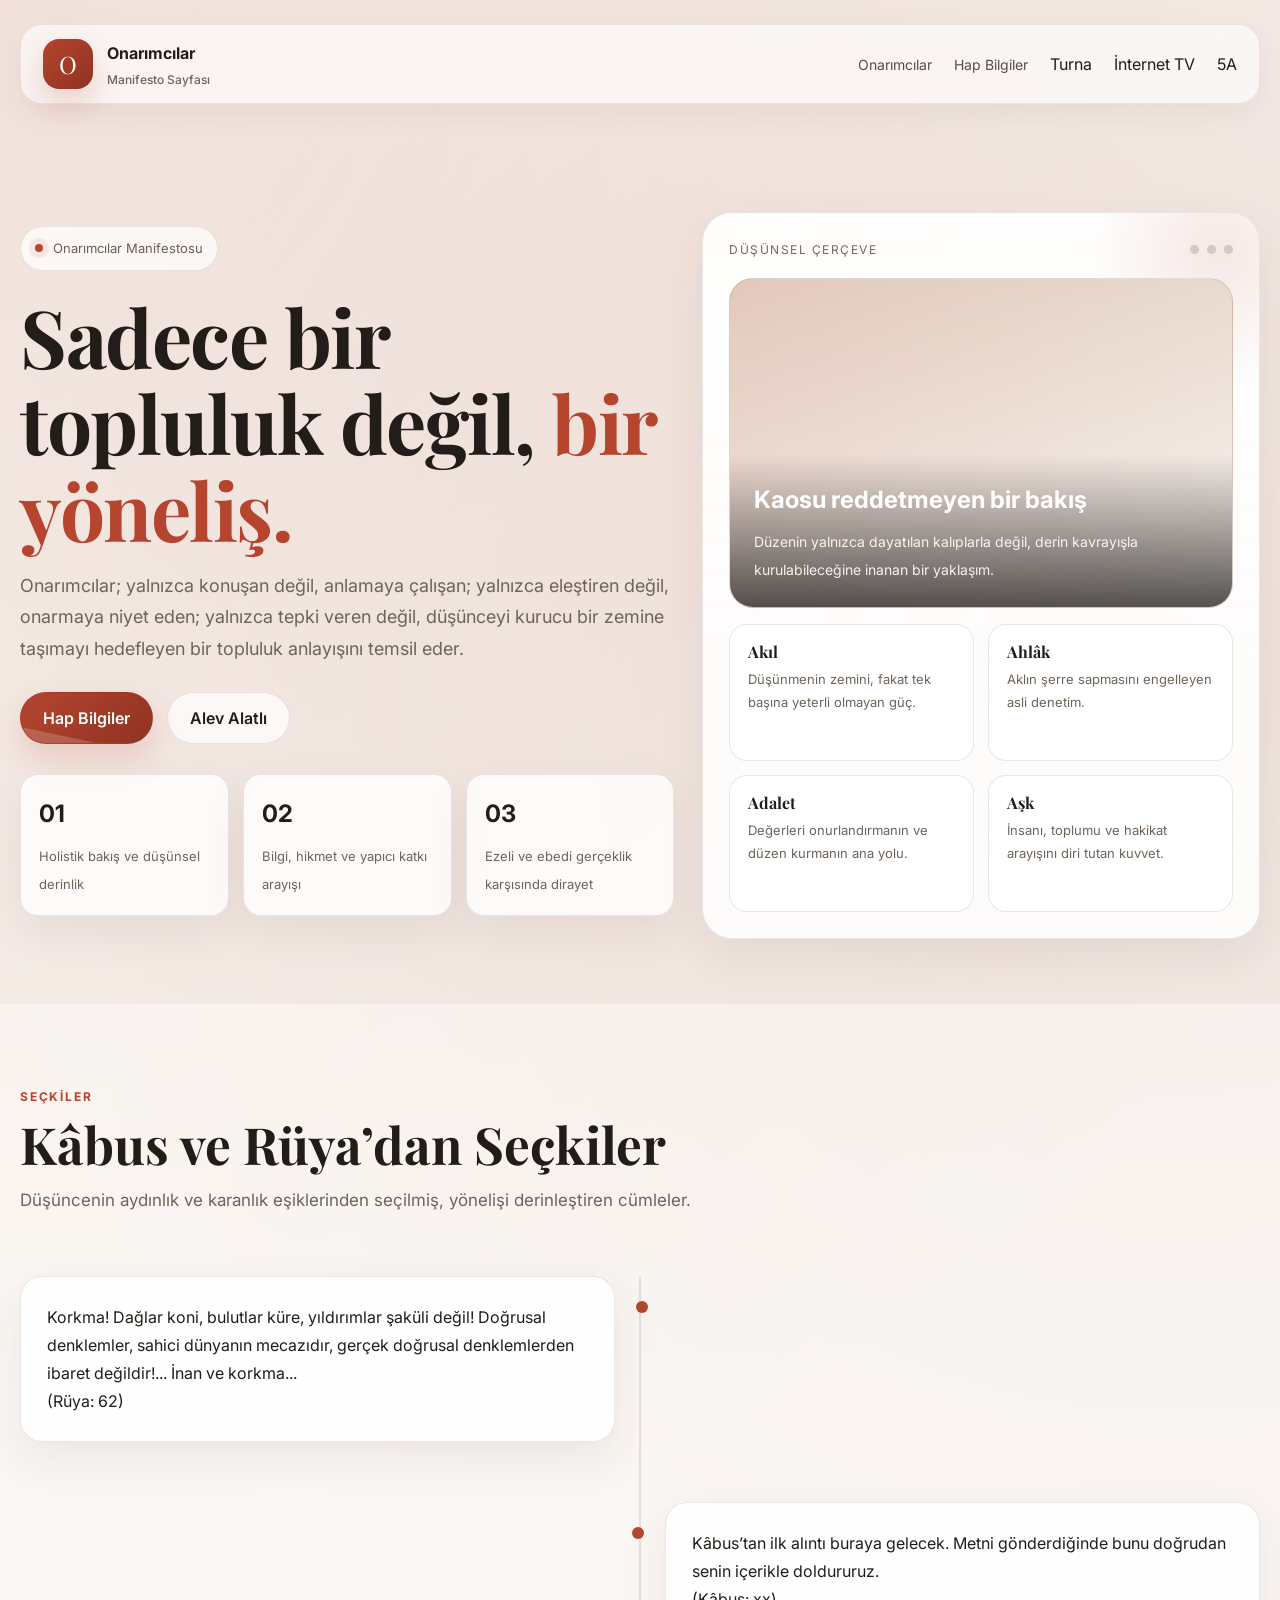
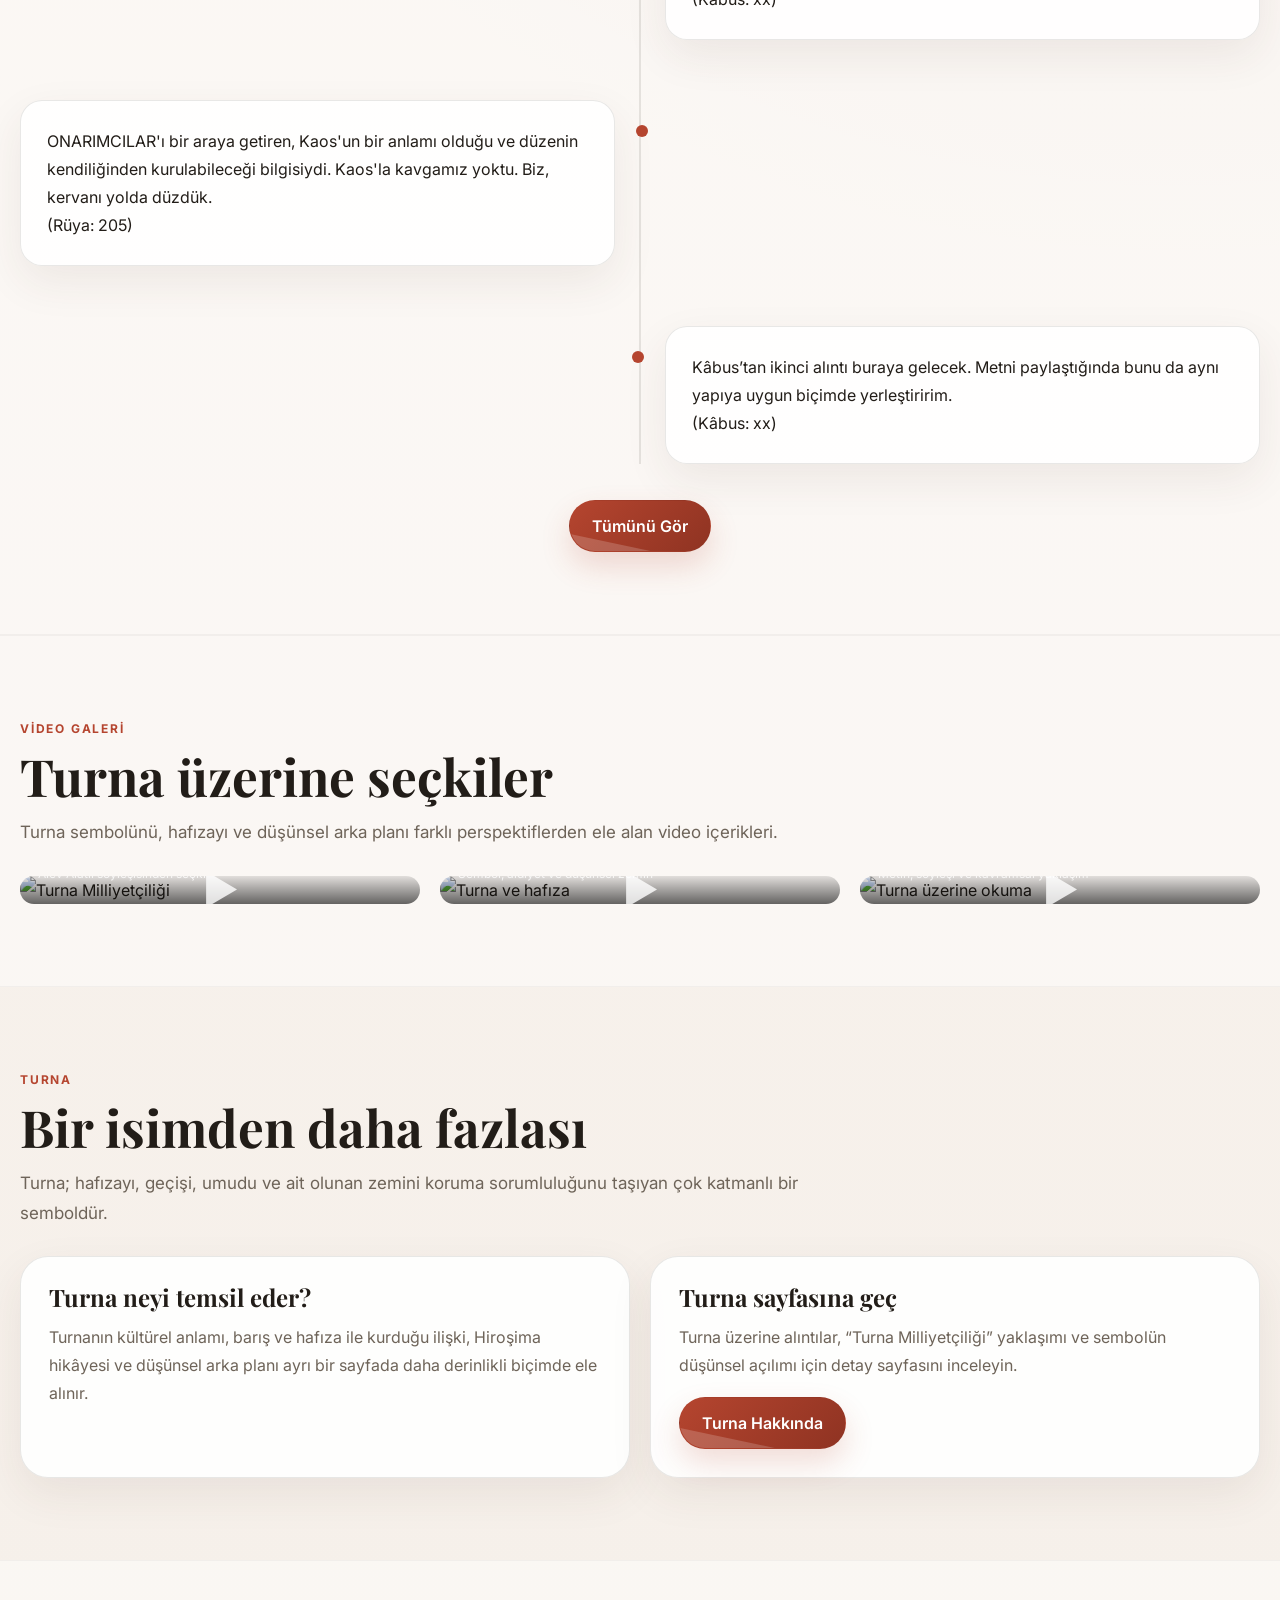
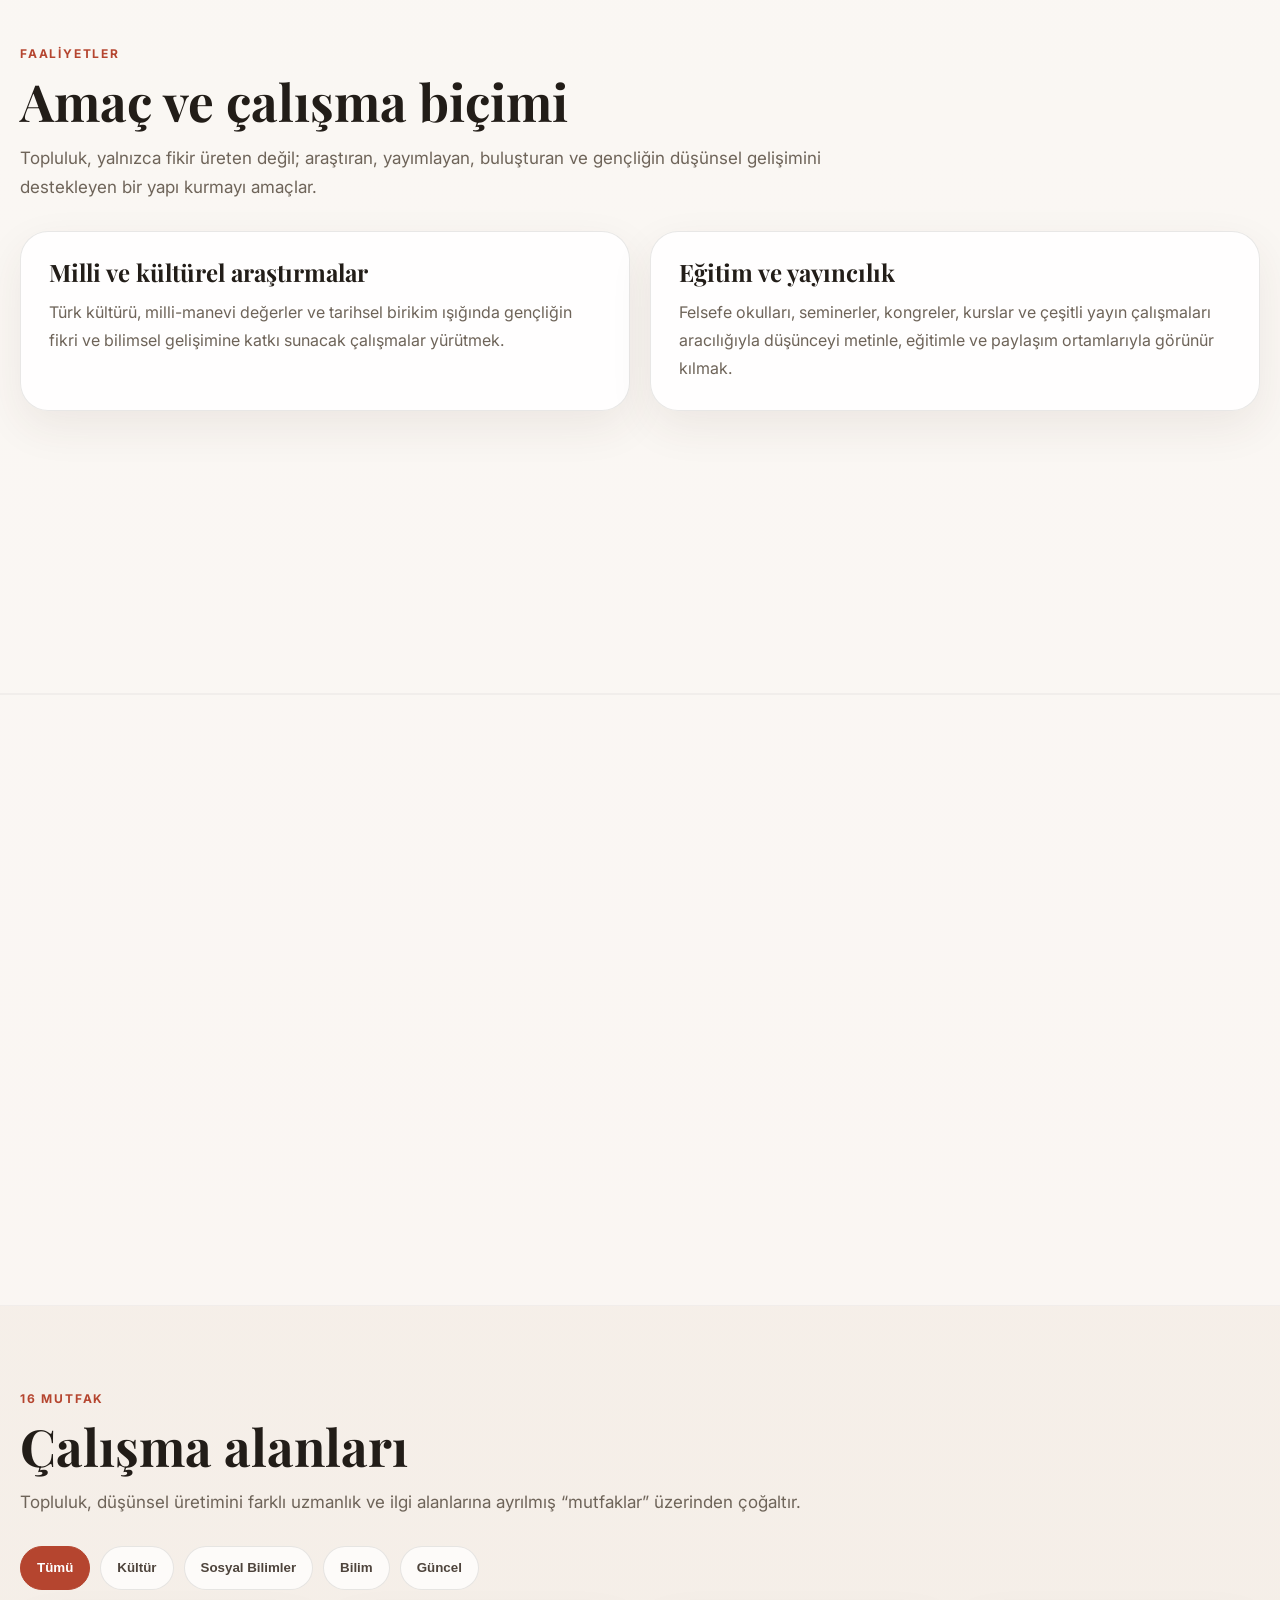
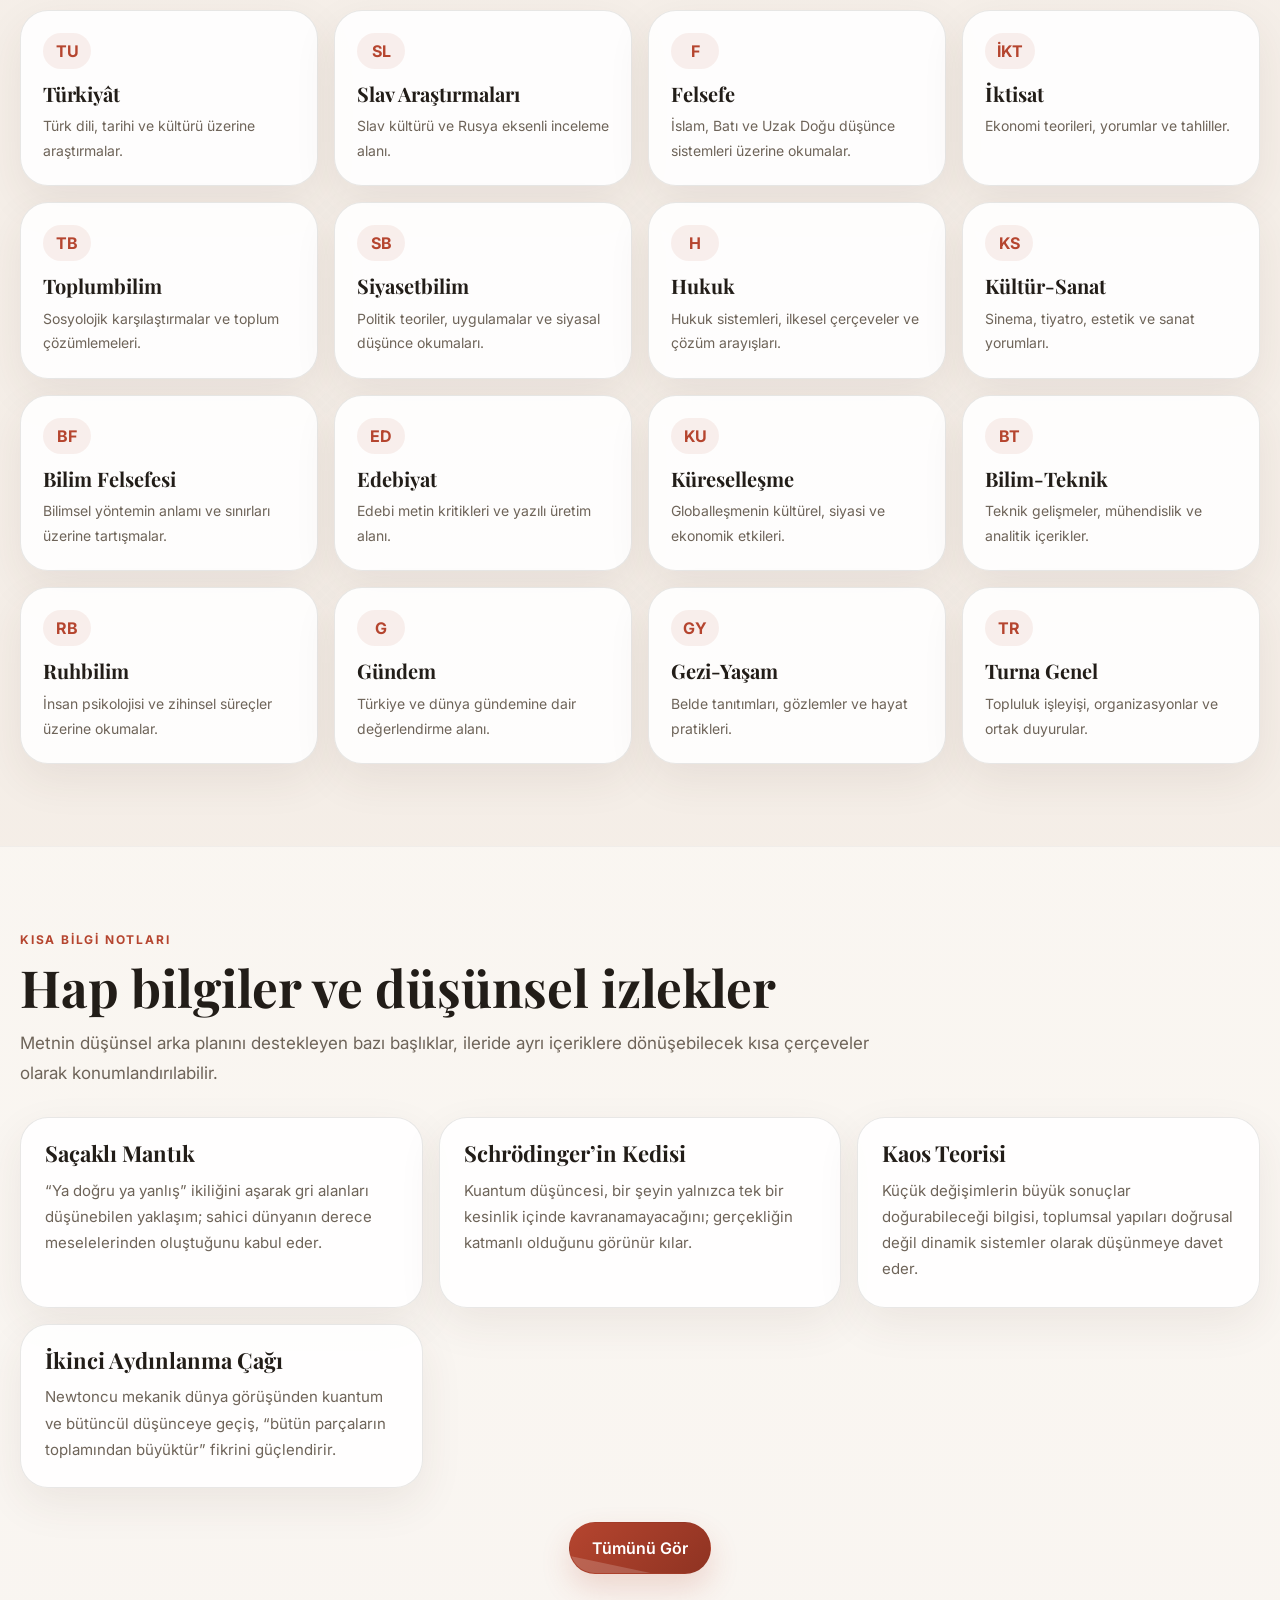
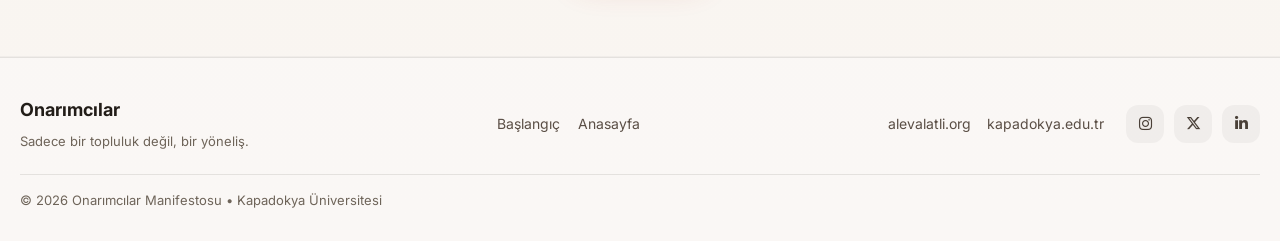
==== commit 48e8976d: "Add link to Internet TV in navigation" ====
--- a/index.html
+++ b/index.html
@@ -139,6 +139,7 @@
             </div>
 
             <a href="turna.html">Turna</a>
+            <a href="internet.html">İnternet TV</a>
             <a href="#besa">5A</a>
           </nav>
 
